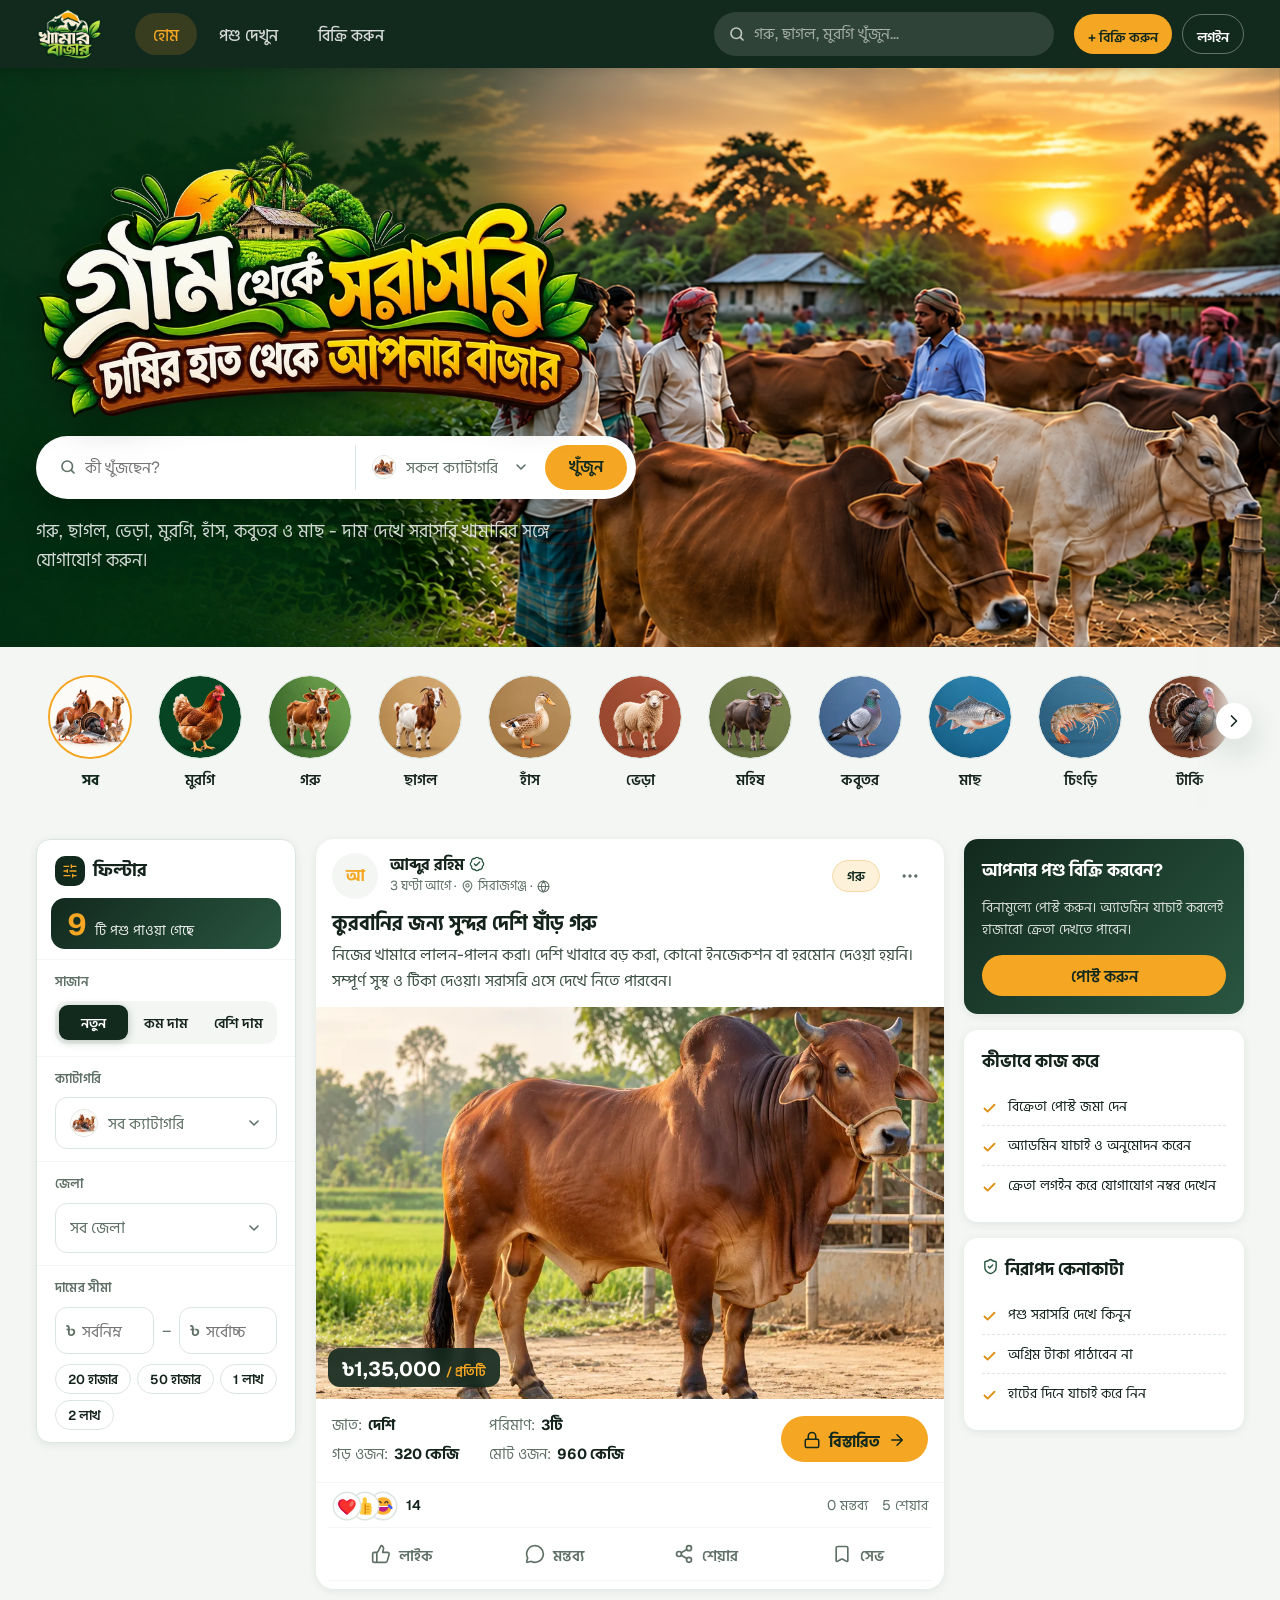
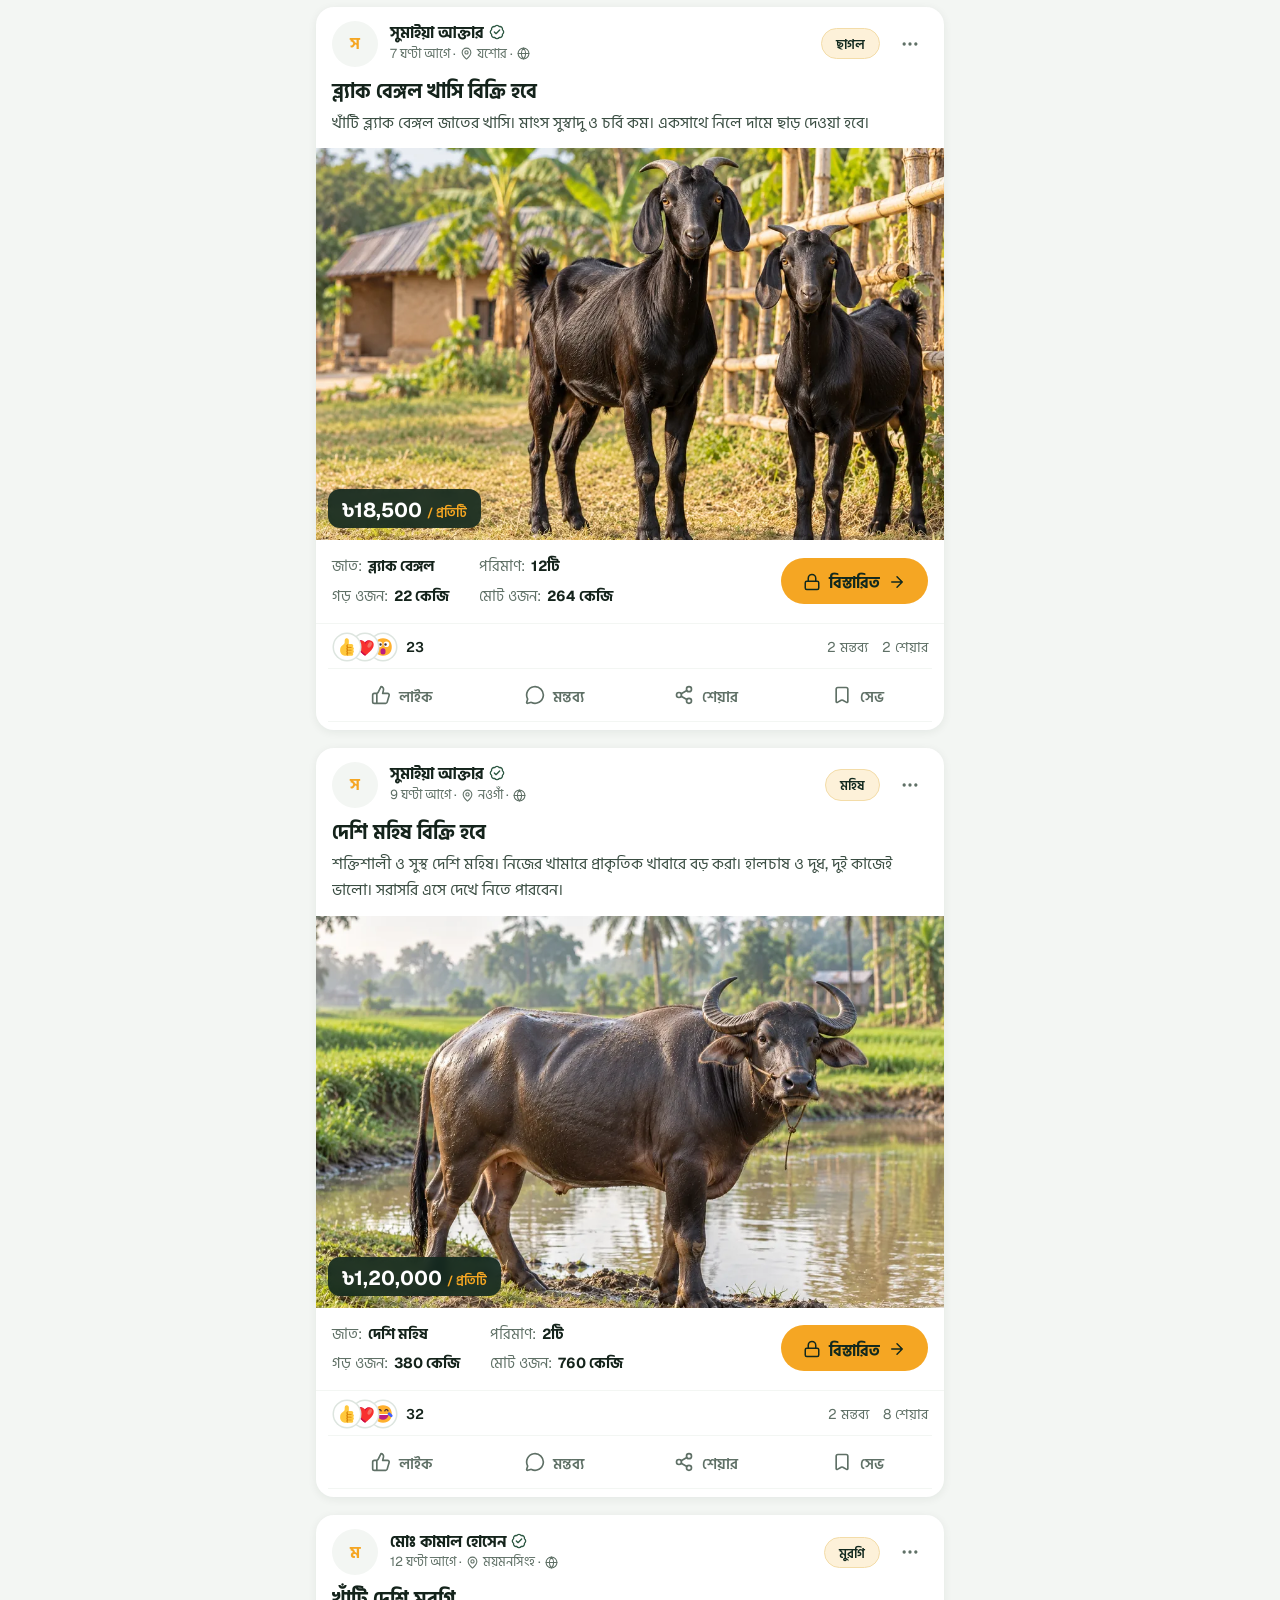
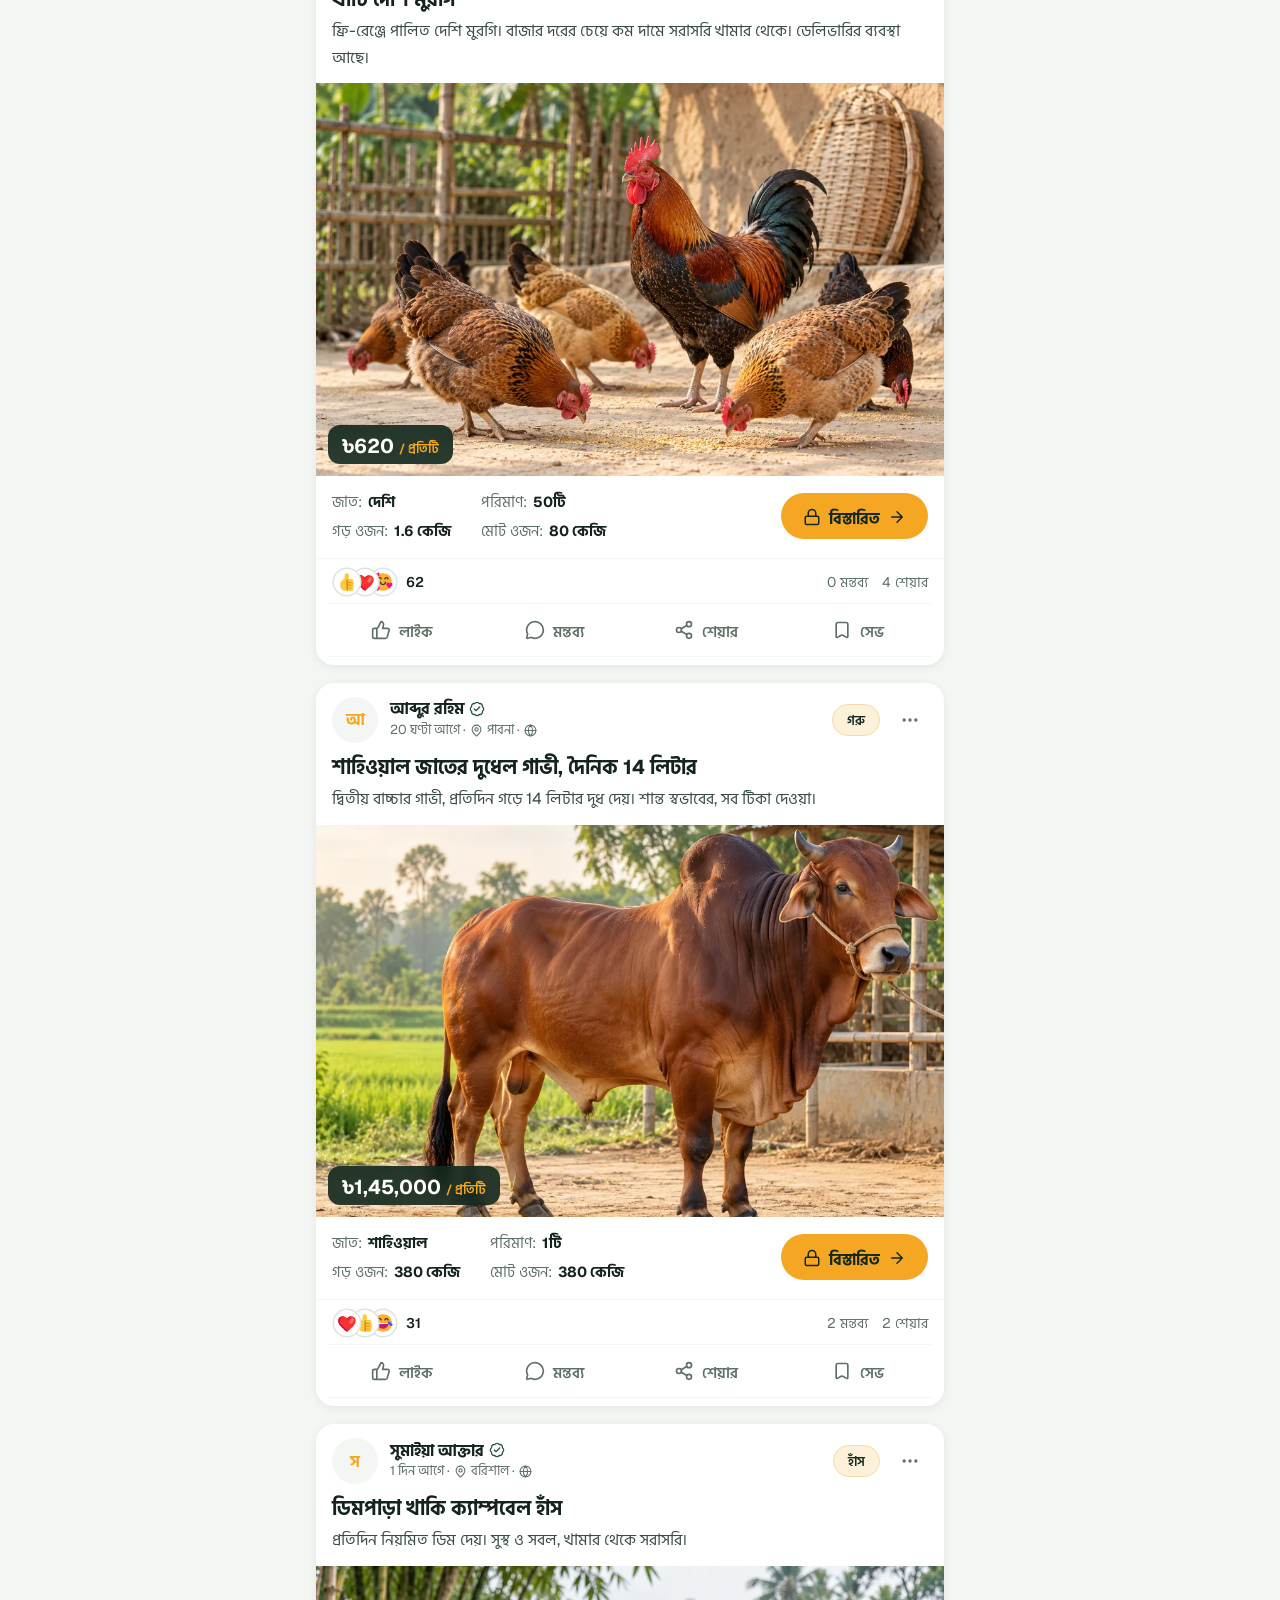
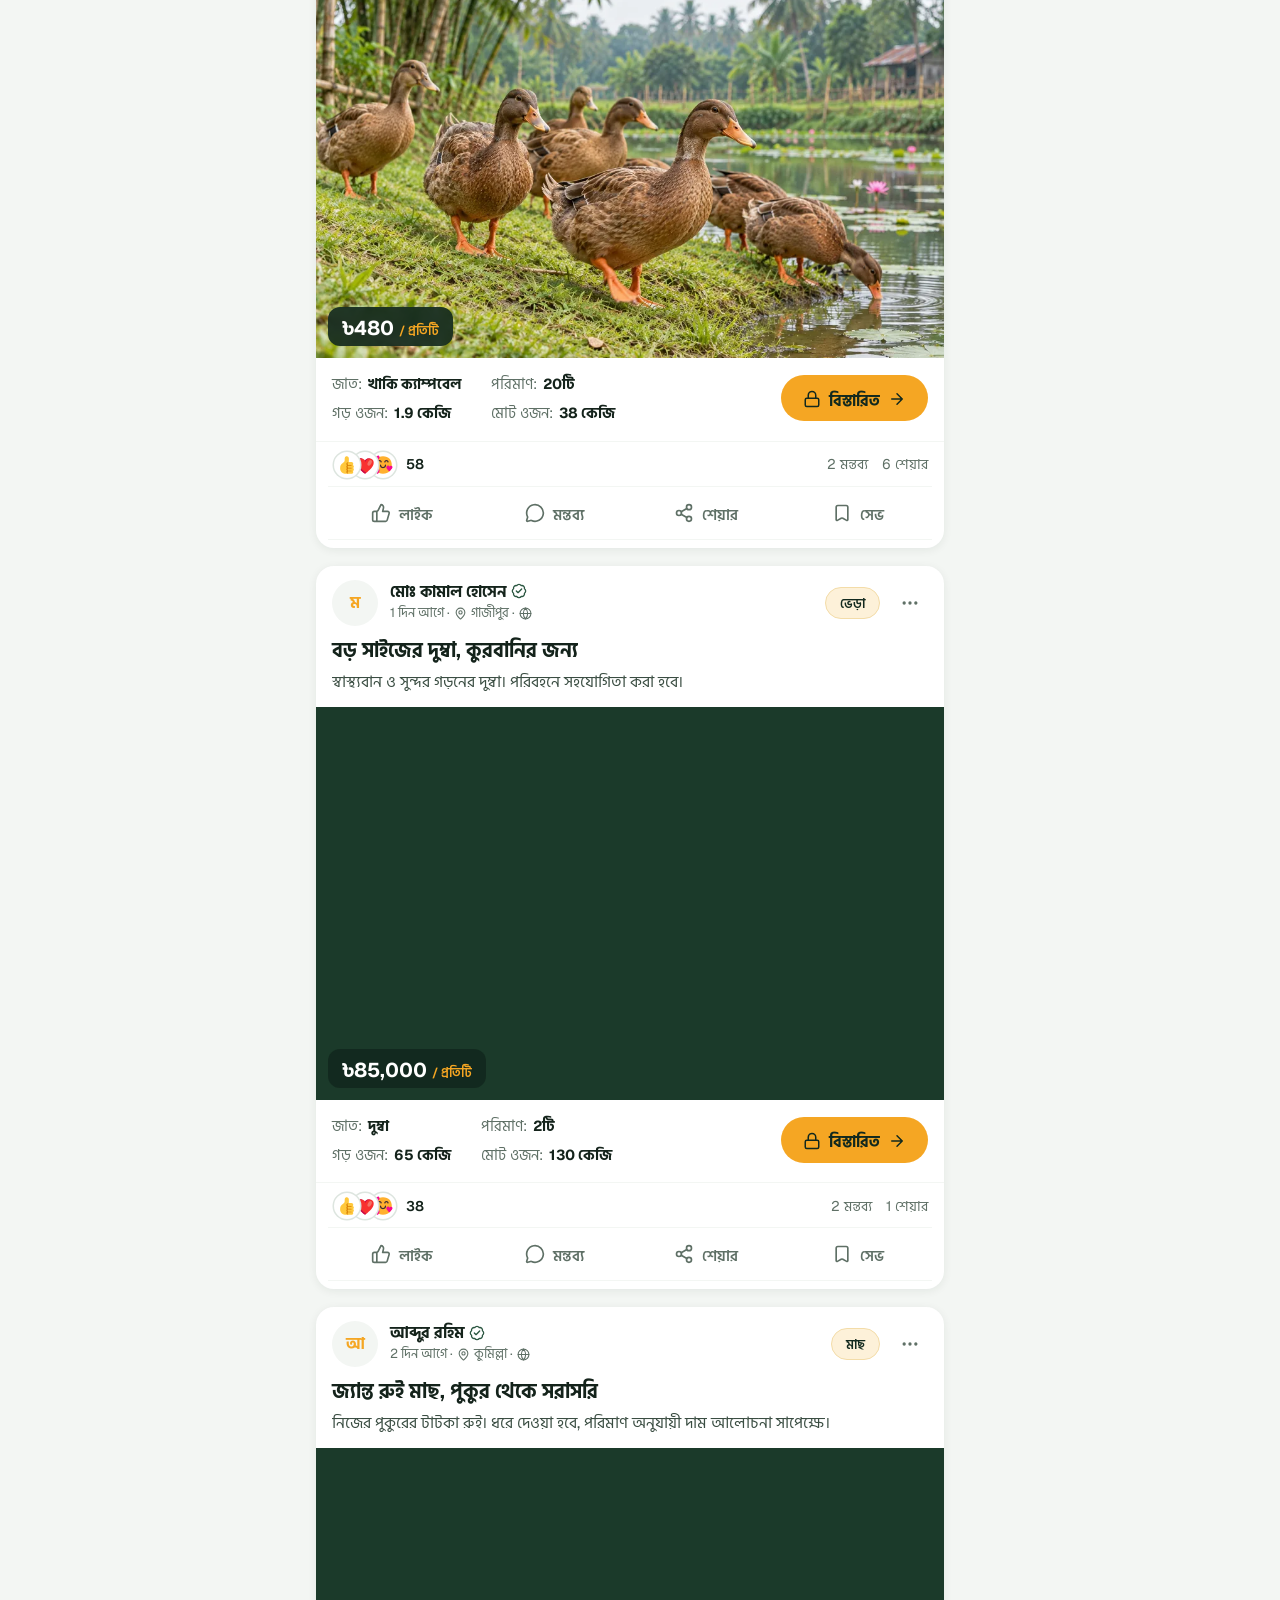
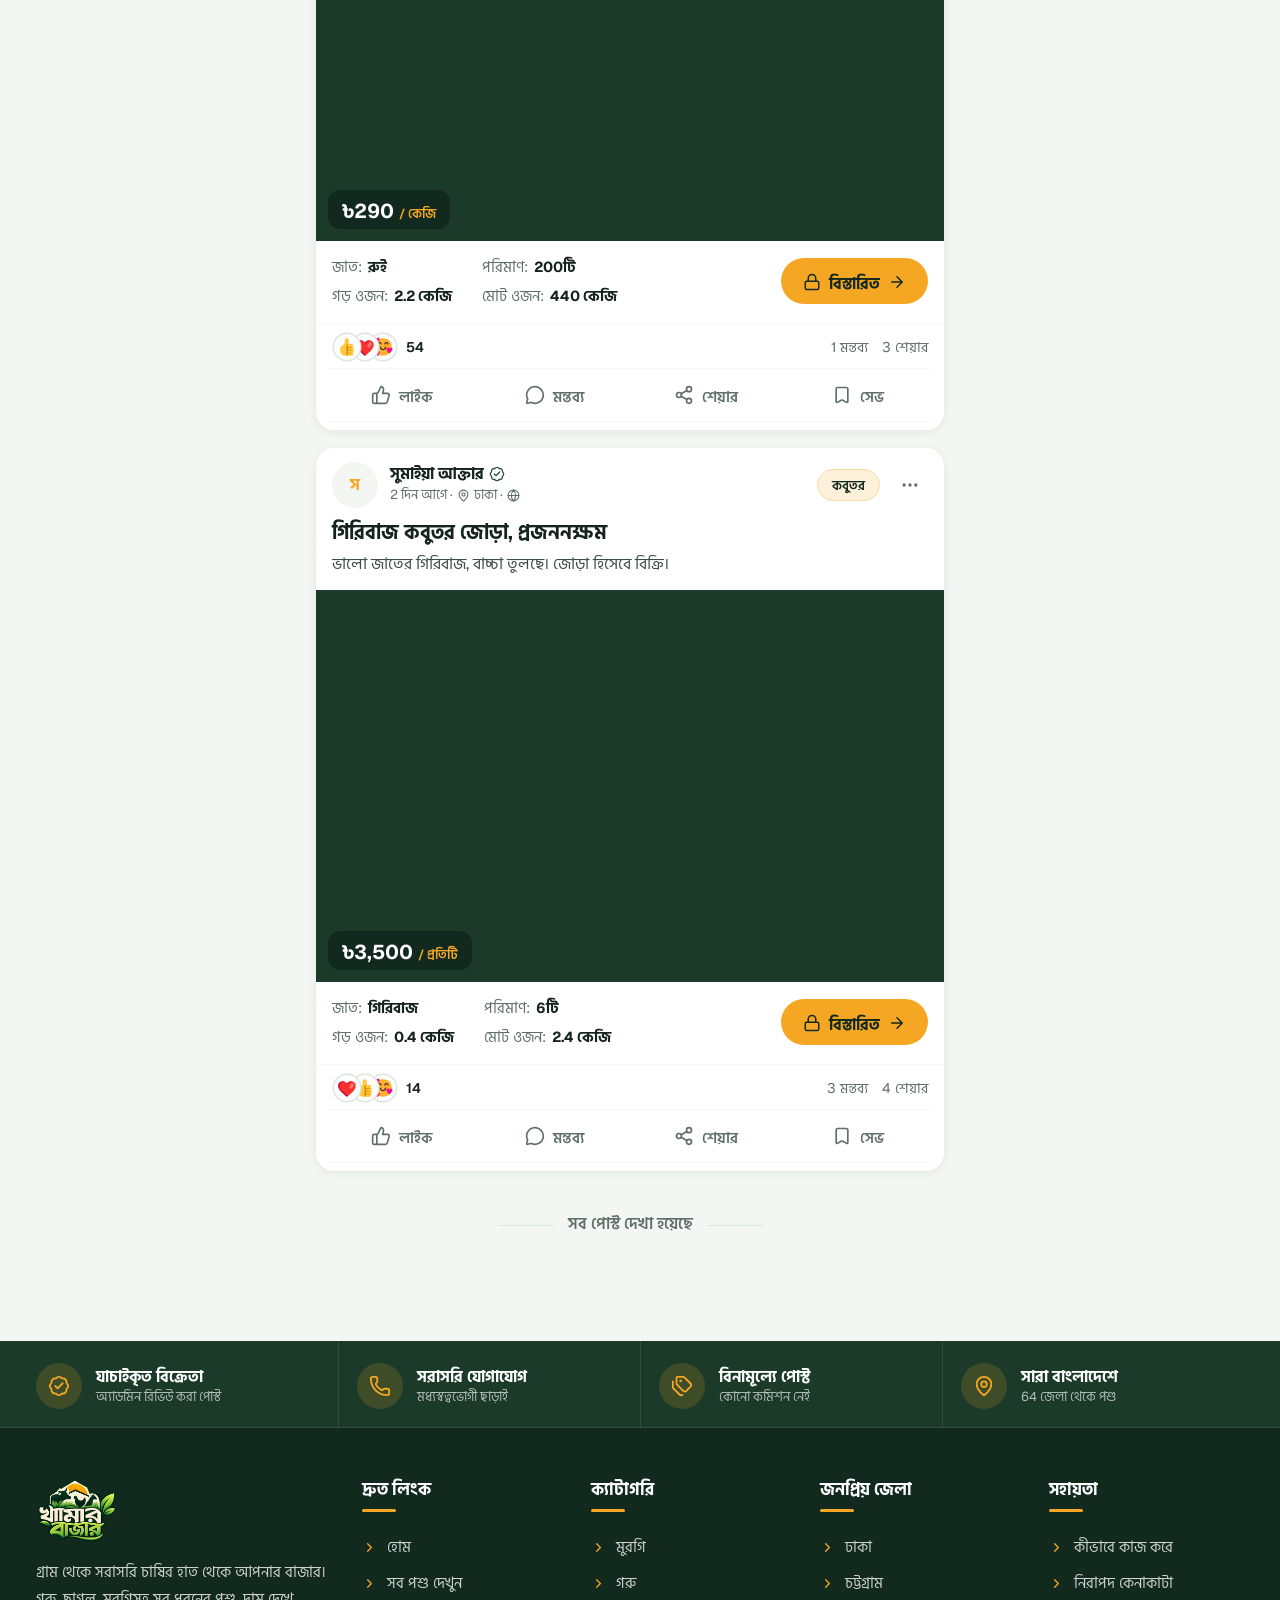
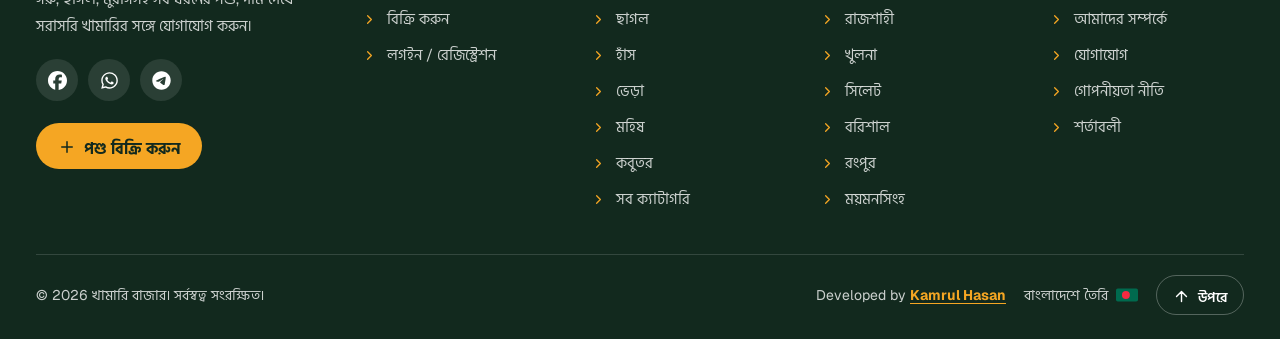
==== index.html @ 0f97f1aa "Khamari Bazar: frontend (HTML, CSS, JS) Livestock marketplace frontend in Bangla: landing feed with " ====
<!doctype html>
<html lang="bn">
<head>
<meta charset="utf-8">
<meta name="viewport" content="width=device-width,initial-scale=1">
<title>খামারি বাজার | গ্রাম থেকে সরাসরি চাষির হাত থেকে আপনার বাজার</title>
<meta name="description" content="গরু, ছাগল, ভেড়া, মুরগি, হাঁস, কবুতর ও মাছ - দাম দেখে সরাসরি খামারির সঙ্গে যোগাযোগ করুন।">
<meta name="theme-color" content="#12291e">
<link rel="icon" href="logo.png">
<link rel="preconnect" href="https://fonts.googleapis.com"><link rel="preconnect" href="https://fonts.gstatic.com" crossorigin>
<link href="https://fonts.googleapis.com/css2?family=Hind+Siliguri:wght@400;500;600;700&display=swap" rel="stylesheet">
<link href="https://fonts.googleapis.com/css2?family=Geist:wght@400;500;600;700&text=0123456789.,%25%2B:&display=swap" rel="stylesheet">
<link rel="stylesheet" href="https://cdn.jsdelivr.net/npm/swiper@11/swiper-bundle.min.css">
<link rel="stylesheet" href="css/style.css">
</head>
<body>
<div id="nav"></div>
<script src="js/icons.js"></script>
<script src="js/app.js"></script>
<script>KB.mountNav('home')</script>

<section class="hero">
  <div class="hero-bg" aria-hidden="true"><div></div></div>
  <div class="wrap hero-in">
    <div>
      <h1 class="hero-title"><img src="img/hero-title.webp" width="900" height="446" alt="গ্রাম থেকে সরাসরি, চাষির হাত থেকে আপনার বাজার" fetchpriority="high" decoding="async"></h1>
      <p class="lead">গরু, ছাগল, ভেড়া, মুরগি, হাঁস, কবুতর ও মাছ - দাম দেখে সরাসরি খামারির সঙ্গে যোগাযোগ করুন।</p>
      <form class="hero-search" id="heroSearch">
        <label class="f">
          <script>document.write(KB.I.search)</script>
          <input type="search" id="hq" placeholder="কী খুঁজছেন?" aria-label="কী খুঁজছেন">
        </label>
        <div class="f sel">
          <select id="hc" aria-label="ক্যাটাগরি"><option value="">সকল ক্যাটাগরি</option></select>
        </div>
        <button class="btn btn-amber" type="submit">খুঁজুন</button>
      </form>
    </div>
  </div>
</section>

<div class="wrap">
  <div class="cats-sw"><button class="cat-nav cat-prev" aria-label="আগের"><i data-ic="lucide:chevron-left"></i></button><button class="cat-nav cat-next" aria-label="পরের"><i data-ic="lucide:chevron-right"></i></button>
    <div class="swiper" id="cats"><div class="swiper-wrapper" id="catsWrap"></div></div></div>
  <div class="layout" id="feed">
    <aside class="side left" id="fPanel">
      <div class="card fp">
        <div class="fp-head">
          <h3><span class="fp-ic"><i data-ic="lucide:sliders-horizontal"></i></span>ফিল্টার <em id="fCount" class="hide">0</em></h3>
          <button class="fp-clear hide" id="reset">সব মুছুন</button>
          <button class="fp-x" id="fClose" aria-label="বন্ধ করুন"><i data-ic="lucide:x"></i></button>
        </div>
        <div class="fp-res"><b id="rCount">0</b><span>টি পশু পাওয়া গেছে</span></div>
        <div class="fp-active" id="fActive"></div>

        <div class="fp-sec"><h4>সাজান</h4>
          <div class="segw" id="sortSeg"><button data-s="new" class="on">নতুন</button><button data-s="low">কম দাম</button><button data-s="high">বেশি দাম</button></div></div>

        <div class="fp-sec"><h4>ক্যাটাগরি</h4><select id="fc" aria-label="ক্যাটাগরি"><option value="">সব ক্যাটাগরি</option></select></div>
        <div class="fp-sec hide" id="fbw"><h4>জাত / প্রকার</h4><select id="fb" aria-label="জাত"><option value="">সব জাত</option></select></div>
        <div class="fp-sec"><h4>জেলা</h4><select id="fd" aria-label="জেলা"><option value="">সব জেলা</option></select></div>

        <div class="fp-sec"><h4>দামের সীমা</h4>
          <div class="fp-price"><label><i>৳</i><input id="pmin" type="number" inputmode="numeric" min="0" placeholder="সর্বনিম্ন"></label><span>–</span><label><i>৳</i><input id="pmax" type="number" inputmode="numeric" min="0" placeholder="সর্বোচ্চ"></label></div>
          <div class="qchips" id="qp"><button data-max="20000">20 হাজার</button><button data-max="50000">50 হাজার</button><button data-max="100000">1 লাখ</button><button data-max="200000">2 লাখ</button></div></div>

        <div class="fp-foot"><button class="btn btn-amber btn-block fp-apply" id="fApply">ফলাফল দেখুন</button></div>
      </div>
    </aside>
    <div class="fbg" id="fBg"></div>

    <main>
      <button class="mf-btn" id="fOpen"><span><i data-ic="lucide:sliders-horizontal" class="h-ic"></i> ফিল্টার <em id="fCount2" class="hide">0</em></span><b><i id="rCount2">0</i> টি পশু</b></button>
      <div id="list"></div>
      <div class="sentinel hide" id="more"><div class="spin" aria-hidden="true"></div><span>আরও পোস্ট লোড হচ্ছে...</span></div>
      <div class="feed-end hide" id="feedEnd">সব পোস্ট দেখা হয়েছে</div>
    </main>

    <aside class="side right">
      <div class="card cta-card"><h3>আপনার পশু বিক্রি করবেন?</h3><p>বিনামূল্যে পোস্ট করুন। অ্যাডমিন যাচাই করলেই হাজারো ক্রেতা দেখতে পাবেন।</p><a class="btn btn-amber btn-block" href="sell.html">পোস্ট করুন</a></div>
      <div class="card"><h3>কীভাবে কাজ করে</h3>
        <ul class="tips"><li>বিক্রেতা পোস্ট জমা দেন</li><li>অ্যাডমিন যাচাই ও অনুমোদন করেন</li><li>ক্রেতা লগইন করে যোগাযোগ নম্বর দেখেন</li></ul></div>
      <div class="card fp-safe"><h3><i data-ic="lucide:shield-check" class="h-ic"></i> নিরাপদ কেনাকাটা</h3>
        <ul class="tips"><li>পশু সরাসরি দেখে কিনুন</li><li>অগ্রিম টাকা পাঠাবেন না</li><li>হাটের দিনে যাচাই করে নিন</li></ul></div>
    </aside>
  </div>
</div>
<div class="modal sheet" id="allSheet"><div class="box">
  <div class="sheet-h"><h3>সব ক্যাটাগরি</h3><button id="allX" aria-label="বন্ধ করুন"><i data-ic="lucide:x"></i></button></div>
  <div class="all-grid" id="allGrid"></div></div></div>
<div id="footer"></div>
<script src="https://cdn.jsdelivr.net/npm/swiper@11/swiper-bundle.min.js"></script>
<script src="js/social.js"></script>
<script src="js/home.js"></script>
<script>KB.mountFooter()</script>
</body>
</html>
---- css/style.css ----
/* খামারি বাজার - ব্র্যান্ড: গাঢ় সবুজ, সাদা, অ্যাম্বার */
:root{
  --green:#12291e;
  --green-2:#1b3a2a;
  --green-3:#2a5640;
  --amber:#f5a623;
  --amber-d:#dd9112;
  --white:#fff;
  --bg:#f3f6f3;
  --line:#dde5df;
  --text:#14231b;
  --muted:#5f7066;
  --r:14px;
  --shadow:0 2px 10px rgba(18,41,30,.07);
  --shadow-lg:0 12px 32px rgba(18,41,30,.16);
}
*{box-sizing:border-box;margin:0;padding:0}
html{scroll-behavior:smooth;-webkit-text-size-adjust:100%}
body{font-family:'Geist','Hind Siliguri','Noto Sans Bengali',system-ui,sans-serif;background:var(--bg);color:var(--text);line-height:1.6;font-size:16px;padding-bottom:0}
img{max-width:100%;display:block}
a{color:inherit;text-decoration:none}
button,input,select,textarea{font:inherit;color:inherit}
button{cursor:pointer;border:0;background:none}
.wrap{max-width:1240px;margin:0 auto;padding:0 16px}
.hide{display:none!important}

/* ===== Buttons ===== */
.btn{display:inline-flex;align-items:center;justify-content:center;gap:8px;padding:10px 20px;border-radius:999px;font-weight:600;transition:.18s;white-space:nowrap}
.btn-amber{background:var(--amber);color:var(--green)}
.btn-amber:hover{background:var(--amber-d);transform:translateY(-1px)}
.btn-green{background:var(--green);color:#fff}
.btn-green:hover{background:var(--green-3)}
.btn-ghost{border:1.5px solid rgba(255,255,255,.35);color:#fff}
.btn-ghost:hover{background:rgba(255,255,255,.12)}
.btn-line{border:1.5px solid var(--line);background:#fff}
.btn-line:hover{border-color:var(--green-3)}
.btn-danger{background:#fff;border:1.5px solid var(--green);color:var(--green)}
.btn-sm{padding:6px 14px;font-size:14px}
.btn-block{width:100%}

/* ===== Navbar ===== */
.nav{position:sticky;top:0;z-index:50;background:var(--green);color:#fff;box-shadow:0 2px 14px rgba(0,0,0,.2)}
.nav-in{display:flex;align-items:center;gap:20px;height:68px}
.brand{display:flex;align-items:center;gap:10px;flex-shrink:0}
.brand img{width:46px;height:46px;border-radius:50%}
.brand b{font-size:21px;line-height:1.1;font-weight:700}
.brand small{display:block;font-size:11px;letter-spacing:2px;color:var(--amber);font-weight:600}
.nav-links{display:flex;gap:4px;margin-left:12px}
.nav-links a{padding:8px 16px;border-radius:999px;font-weight:500;color:rgba(255,255,255,.82);transition:.15s}
.nav-links a:hover{background:rgba(255,255,255,.1);color:#fff}
.nav-links a.on{background:rgba(245,166,35,.16);color:var(--amber)}
.nav-search{flex:1;max-width:340px;position:relative;margin-left:auto}
.nav-search input{width:100%;padding:9px 16px 9px 40px;border-radius:999px;border:0;background:rgba(255,255,255,.12);color:#fff;outline:0}
.nav-search input::placeholder{color:rgba(255,255,255,.55)}
.nav-search input:focus{background:#fff;color:var(--text)}
.nav-search svg{position:absolute;left:14px;top:50%;transform:translateY(-50%);opacity:.7}
.nav-actions{display:flex;align-items:center;gap:10px}
.user-btn{display:flex;align-items:center;gap:8px;padding:4px 12px 4px 4px;border-radius:999px;background:rgba(255,255,255,.1)}
.avatar{width:34px;height:34px;border-radius:50%;background:var(--amber);color:var(--green);display:grid;place-items:center;font-weight:700}
.menu{position:relative}
.menu-pop{position:absolute;right:0;top:calc(100% + 8px);min-width:200px;background:#fff;color:var(--text);border-radius:var(--r);box-shadow:var(--shadow-lg);padding:6px;display:none}
.menu.open .menu-pop{display:block}
.menu-pop a,.menu-pop button{display:block;width:100%;text-align:left;padding:10px 14px;border-radius:10px}
.menu-pop a:hover,.menu-pop button:hover{background:var(--bg)}
.burger{display:none;width:42px;height:42px;border-radius:50%;color:#fff;place-items:center}

/* mobile bottom tab */
.tabbar{display:none;position:fixed;bottom:0;left:0;right:0;z-index:50;background:#fff;border-top:1px solid var(--line);padding:6px 4px calc(6px + env(safe-area-inset-bottom));justify-content:space-around}
.tabbar a{display:flex;flex-direction:column;align-items:center;gap:1px;font-size:12px;color:var(--muted);flex:1;padding:2px}
.tabbar a.on{color:var(--green);font-weight:700}
.tabbar a.on svg{color:var(--amber-d)}
.tabbar a.plus{flex:0 0 52px;width:52px;height:52px;padding:0;border-radius:50%;background:var(--amber);color:var(--green);display:grid;place-items:center;margin-top:-22px;box-shadow:0 6px 16px rgba(245,166,35,.5)}

/* ===== Hero ===== */
.hero{position:relative;background:radial-gradient(1200px 500px at 85% 0%,var(--green-3) 0%,transparent 60%),linear-gradient(135deg,var(--green) 0%,var(--green-2) 100%);color:#fff;overflow:hidden;isolation:isolate}
.hero-leaf{position:absolute;right:-60px;bottom:-80px;width:520px;opacity:.07;z-index:-1}
.hero-in{display:grid;grid-template-columns:1.15fr .85fr;gap:30px;align-items:center;padding:64px 16px 56px}
.hero h1{font-size:clamp(30px,4.6vw,54px);line-height:1.25;font-weight:700}
.hero h1 span{color:var(--amber)}
.hero p.lead{margin:14px 0 26px;font-size:clamp(15px,1.6vw,18px);color:rgba(255,255,255,.82);max-width:540px}
.hero-search{display:flex;background:#fff;border-radius:999px;padding:6px;max-width:600px;box-shadow:0 10px 30px rgba(0,0,0,.28);border:3px solid rgba(255,255,255,.2)}
.hero-search .f{flex:1;display:flex;align-items:center;gap:8px;padding:0 14px;color:var(--text);min-width:0}
.hero-search input,.hero-search select{border:0;outline:0;background:transparent;width:100%;color:var(--text);min-width:0}
.hero-search select{max-width:150px;border-left:1px solid var(--line);padding-left:12px;cursor:pointer}
.hero-search .f svg{color:var(--muted);flex-shrink:0}
.hero-search .btn{padding:10px 24px}
.chips{display:flex;flex-wrap:wrap;gap:8px;margin-top:18px}
.chip{padding:6px 14px;border-radius:999px;background:rgba(255,255,255,.1);border:1px solid rgba(255,255,255,.18);font-size:14px;transition:.15s}
.chip:hover{background:var(--amber);color:var(--green);border-color:var(--amber)}
.hero-cta{display:flex;gap:12px;margin-top:24px;flex-wrap:wrap}
.hero-stats{display:grid;grid-template-columns:1fr 1fr;gap:14px}
.stat{background:rgba(255,255,255,.08);border:1px solid rgba(255,255,255,.16);backdrop-filter:blur(6px);border-radius:var(--r);padding:18px}
.stat b{display:block;font-size:30px;color:var(--amber);line-height:1.2}
.stat span{font-size:14px;color:rgba(255,255,255,.8)}
.stat.wide{grid-column:span 2;display:flex;align-items:center;gap:14px}
.stat.wide i{font-style:normal;font-size:34px}
.stat.wide span{font-size:15px;color:#fff}

/* ===== Category strip ===== */
.cats{display:flex;gap:10px;overflow-x:auto;padding:18px 16px;scrollbar-width:none}
.cats::-webkit-scrollbar{display:none}
.cat.all{background:var(--amber);color:var(--green);font-weight:700}
.cat.all i{font-style:normal}
.sheet{align-items:center}
.sheet .box{max-width:520px;max-height:86vh;overflow-y:auto}
.sheet-h{display:flex;justify-content:space-between;align-items:center;margin-bottom:14px}
.sheet-h button{width:34px;height:34px;border-radius:50%;background:var(--bg)}
.all-grid{display:grid;grid-template-columns:repeat(4,1fr);gap:10px}
.all-grid .cat{width:auto;box-shadow:none;background:var(--bg)}
.all-grid .cat.on{background:var(--green)}
@media(max-width:860px){.sheet{align-items:flex-end;padding:0}.sheet .box{border-radius:24px 24px 0 0;max-width:none;animation:rise .28s}.all-grid{grid-template-columns:repeat(3,1fr)}}
@keyframes rise{from{transform:translateY(100%)}}
.cat{flex:0 0 auto;display:flex;flex-direction:column;align-items:center;justify-content:center;gap:4px;width:92px;height:92px;padding:8px 4px;white-space:nowrap;border-radius:var(--r);background:#fff;border:1.5px solid transparent;box-shadow:var(--shadow);transition:.15s;font-size:14px;font-weight:500}
.cat i{font-style:normal;font-size:28px;line-height:1}
.cat:hover{transform:translateY(-2px)}
.cat.on{background:var(--green);color:#fff;border-color:var(--amber)}

/* ===== Layout ===== */
.layout{display:grid;grid-template-columns:260px minmax(0,1fr) 280px;gap:20px;align-items:start;padding-bottom:30px}
.side{position:sticky;top:84px;display:flex;flex-direction:column;gap:16px}
.card{background:#fff;border-radius:var(--r);box-shadow:var(--shadow);padding:18px}
.card h3{font-size:17px;margin-bottom:12px}
.field{display:flex;flex-direction:column;gap:5px;margin-bottom:14px}
.field label{font-size:14px;font-weight:600}
.field label em{color:var(--amber-d);font-style:normal}
.input,.field input,.field select,.field textarea{width:100%;padding:11px 14px;border:1.5px solid var(--line);border-radius:12px;background:#fff;outline:0;transition:.15s}
.field textarea{min-height:120px;resize:vertical}
.input:focus,.field input:focus,.field select:focus,.field textarea:focus{border-color:var(--green-3);box-shadow:0 0 0 3px rgba(42,86,64,.15)}
.hint{font-size:13px;color:var(--muted)}
.err{font-size:13px;color:#b3261e;display:none}
.field.bad .err{display:block}.field.bad input,.field.bad select,.field.bad textarea{border-color:#b3261e}

.cta-card{background:linear-gradient(135deg,var(--green),var(--green-3));color:#fff}
.cta-card p{font-size:14px;color:rgba(255,255,255,.82);margin-bottom:14px}
.tips li{list-style:none;padding:8px 0 8px 26px;position:relative;font-size:14px;border-bottom:1px dashed var(--line)}
.tips li:last-child{border:0}
.tips li::before{content:"";position:absolute;left:0;top:14px;width:15px;height:15px;background:var(--amber-d);-webkit-mask:var(--chk) center/contain no-repeat;mask:var(--chk) center/contain no-repeat}

/* ===== Feed post card (social style) ===== */
.feed-head{display:flex;justify-content:space-between;align-items:center;margin-bottom:14px;gap:10px;flex-wrap:wrap}
.feed-head h2{font-size:22px}
.sort{padding:8px 14px;border-radius:999px;border:1.5px solid var(--line);background:#fff}
.post{background:#fff;border-radius:var(--r);box-shadow:var(--shadow);margin-bottom:18px;overflow:hidden;animation:up .35s both}
@keyframes up{from{opacity:0;transform:translateY(10px)}to{opacity:1;transform:none}}
.post-top{display:flex;align-items:center;gap:12px;padding:14px 16px}
.post-top .avatar{width:42px;height:42px;background:var(--green);color:var(--amber)}
.post-top b{display:block;line-height:1.3}
.post-top small{color:var(--muted)}
.badge{margin-left:auto;font-size:12px;padding:3px 10px;border-radius:999px;background:var(--bg);font-weight:600}
.badge.ok{background:var(--green);color:var(--amber)}
.badge.wait{background:var(--amber);color:var(--green)}
.badge.no{background:#fff;border:1.5px solid var(--green);color:var(--green)}
.post-title{padding:0 16px 10px;font-size:19px;font-weight:700;line-height:1.4}
.post-title a:hover{color:var(--green-3)}
.gal{display:grid;gap:3px;background:#000}
.gal img{width:100%;height:100%;object-fit:cover;background:var(--green-2)}
.gal.n1{grid-template-columns:1fr;aspect-ratio:16/10}
.gal.n2{grid-template-columns:1fr 1fr;aspect-ratio:16/9}
.gal.n3{grid-template-columns:2fr 1fr;grid-template-rows:1fr 1fr;aspect-ratio:16/9}
.gal.n3 img:first-child{grid-row:span 2}
.gal>*{min-height:0;min-width:0}
.gal .more img{width:100%;height:100%;object-fit:cover}
.gal .more{position:relative}
.gal .more::after{content:attr(data-more);position:absolute;inset:0;background:rgba(18,41,30,.65);color:#fff;display:grid;place-items:center;font-size:26px;font-weight:700}
.tags{display:flex;flex-wrap:wrap;gap:8px;padding:12px 16px 0}
.tag{font-size:13px;padding:4px 12px;border-radius:999px;background:var(--bg);color:var(--green-2);font-weight:500}
.tag.hl{background:var(--green);color:#fff}
.post-foot{display:flex;align-items:center;justify-content:space-between;gap:12px;padding:14px 16px 16px;flex-wrap:wrap}
.price{font-size:24px;font-weight:700;color:var(--green)}
.price small{font-size:13px;color:var(--muted);font-weight:500}
.lock{display:inline-flex;align-items:center;gap:6px;font-size:13px;color:var(--muted)}
.empty{text-align:center;padding:50px 20px;color:var(--muted)}
.empty i{font-style:normal;font-size:48px;display:block}
.skeleton{height:320px;border-radius:var(--r);background:linear-gradient(90deg,#e9eee9 25%,#f6f9f6 50%,#e9eee9 75%);background-size:200% 100%;animation:sk 1.2s infinite;margin-bottom:18px}
@keyframes sk{to{background-position:-200% 0}}

/* mobile filter */
.mf{display:none}

/* ===== Detail page ===== */
.crumb{padding:16px 0 6px;font-size:14px;color:var(--muted)}
.crumb a:hover{color:var(--green)}
.detail{display:grid;grid-template-columns:minmax(0,1.5fr) minmax(0,1fr);gap:20px;align-items:start;padding-bottom:30px}
.viewer{background:#fff;border-radius:var(--r);overflow:hidden;box-shadow:var(--shadow)}
.viewer .main{aspect-ratio:4/3;background:var(--green-2)}
.viewer .main img{width:100%;height:100%;object-fit:cover}
.thumbs{display:flex;gap:8px;padding:10px;overflow-x:auto}
.thumbs img{width:72px;height:56px;object-fit:cover;border-radius:8px;border:2px solid transparent;cursor:pointer;opacity:.7;flex:0 0 auto}
.thumbs img.on{border-color:var(--amber);opacity:1}
.d-title{font-size:26px;line-height:1.35;margin-bottom:6px}
.d-price{font-size:32px;font-weight:700;color:var(--green);margin:6px 0 12px}
.d-price small{font-size:14px;color:var(--muted);font-weight:500}
.spec{display:grid;grid-template-columns:1fr 1fr;gap:10px;margin:14px 0}
.spec div{background:var(--bg);border-radius:12px;padding:10px 14px}
.spec small{display:block;color:var(--muted);font-size:13px}
.spec b{font-size:17px}
.locked{position:relative;overflow:hidden;border-radius:var(--r);border:1.5px dashed var(--amber-d)}
.locked .blur{filter:blur(7px);user-select:none;pointer-events:none;padding:16px}
.locked .gate{position:absolute;inset:0;background:rgba(255,255,255,.72);display:flex;flex-direction:column;align-items:center;justify-content:center;gap:8px;text-align:center;padding:16px}
.locked .gate b{font-size:17px}
.contact{background:var(--green);color:#fff;border-radius:var(--r);padding:18px}
.contact h3{color:var(--amber);margin-bottom:10px}
.contact .row{display:flex;justify-content:space-between;gap:10px;padding:8px 0;border-bottom:1px solid rgba(255,255,255,.14)}
.contact .row:last-of-type{border:0}
.contact .row span{color:rgba(255,255,255,.7)}
.contact .acts{display:flex;gap:10px;margin-top:14px}
.contact .acts .btn{flex:1}
.desc{white-space:pre-line;color:#2b3d32}
.stack{display:flex;flex-direction:column;gap:16px}

/* ===== Forms / auth / sell ===== */
.page-h{padding:26px 0 8px}
.page-h h1{font-size:28px}
.page-h p{color:var(--muted)}
.form-wrap{max-width:820px;margin:0 auto;padding-bottom:30px}
.sec{margin-bottom:16px}
.sec h3{display:flex;align-items:center;gap:10px;font-size:18px;margin-bottom:14px}
.sec h3 span{width:28px;height:28px;border-radius:50%;background:var(--amber);color:var(--green);display:grid;place-items:center;font-size:14px}
.g2{display:grid;grid-template-columns:1fr 1fr;gap:0 14px}
.g3{display:grid;grid-template-columns:repeat(3,1fr);gap:0 14px}
.pick{display:grid;grid-template-columns:repeat(4,1fr);gap:10px;margin-bottom:6px}
.pick button{padding:12px 4px;border-radius:12px;border:1.5px solid var(--line);background:#fff;display:flex;flex-direction:column;align-items:center;gap:2px;font-weight:600;font-size:14px}
.pick button i{font-style:normal;font-size:26px}
.pick button.on{background:var(--green);color:#fff;border-color:var(--amber)}
.seg{display:flex;background:var(--bg);border-radius:999px;padding:4px;width:fit-content}
.seg button{padding:7px 18px;border-radius:999px;font-weight:600;font-size:14px}
.seg button.on{background:var(--green);color:#fff}
.upl{border:2px dashed var(--line);border-radius:var(--r);padding:26px;text-align:center;cursor:pointer;transition:.15s;background:var(--bg)}
.upl:hover{border-color:var(--green-3)}
.upl i{font-style:normal;font-size:34px;display:block}
.prev{display:grid;grid-template-columns:repeat(auto-fill,minmax(110px,1fr));gap:10px;margin-top:12px}
.prev div{position:relative;aspect-ratio:1;border-radius:12px;overflow:hidden}
.prev img{width:100%;height:100%;object-fit:cover}
.prev button{position:absolute;top:4px;right:4px;width:26px;height:26px;border-radius:50%;background:var(--green);color:#fff;font-size:15px;line-height:1}
.calc{background:var(--bg);border-radius:12px;padding:12px 16px;font-weight:600;display:flex;justify-content:space-between}
.calc b{color:var(--green)}
.auth{max-width:440px;margin:30px auto}
.auth .logo{width:80px;height:80px;border-radius:50%;margin:0 auto 10px}
.tabs{display:flex;background:var(--bg);border-radius:999px;padding:4px;margin:14px 0 20px}
.tabs button{flex:1;padding:9px;border-radius:999px;font-weight:600}
.tabs button.on{background:var(--green);color:#fff}
.demo{font-size:13px;background:var(--bg);padding:10px 14px;border-radius:12px;margin-top:14px;color:var(--muted)}
.success{text-align:center;padding:40px 20px}
.success i{font-style:normal;font-size:56px}
.success h2{margin:10px 0 6px}

/* ===== Admin ===== */
.kpis{display:grid;grid-template-columns:repeat(4,1fr);gap:14px;margin:14px 0 20px}
.kpi{background:#fff;border-radius:var(--r);box-shadow:var(--shadow);padding:16px}
.kpi b{font-size:28px;color:var(--green);display:block;line-height:1.2}
.kpi.amber{background:var(--amber)}
.kpi.amber b{color:var(--green)}
.atabs{display:flex;gap:8px;margin-bottom:16px;overflow-x:auto}
.atabs button{padding:8px 18px;border-radius:999px;background:#fff;border:1.5px solid var(--line);font-weight:600;white-space:nowrap}
.atabs button.on{background:var(--green);color:#fff;border-color:var(--green)}
.arow{display:grid;grid-template-columns:150px minmax(0,1fr) auto;gap:16px;align-items:center;background:#fff;border-radius:var(--r);box-shadow:var(--shadow);padding:12px;margin-bottom:12px}
.arow img{width:150px;height:110px;object-fit:cover;border-radius:10px}
.arow h4{font-size:17px}
.arow p{font-size:14px;color:var(--muted)}
.arow .acts{display:flex;flex-direction:column;gap:8px}

/* ===== Footer ===== */
.foot{background:var(--green);color:rgba(255,255,255,.75);margin-top:20px;padding:34px 0 16px}
.foot-in{display:grid;grid-template-columns:1.4fr 1fr 1fr;gap:26px}
.foot h4{color:var(--amber);margin-bottom:8px}
.foot a{display:block;padding:2px 0}
.foot a:hover{color:#fff}
.foot .copy{border-top:1px solid rgba(255,255,255,.14);margin-top:22px;padding-top:14px;font-size:13px;text-align:center}

/* ===== Toast & modal ===== */
.toast{position:fixed;left:50%;bottom:90px;transform:translate(-50%,20px);background:var(--green);color:#fff;padding:12px 22px;border-radius:999px;box-shadow:var(--shadow-lg);opacity:0;transition:.25s;z-index:99;border:1.5px solid var(--amber);pointer-events:none}
.toast.show{opacity:1;transform:translate(-50%,0)}
.modal{position:fixed;inset:0;background:rgba(18,41,30,.6);z-index:80;display:none;align-items:center;justify-content:center;padding:16px}
.modal.open{display:flex}
.modal .box{background:#fff;border-radius:var(--r);padding:22px;max-width:420px;width:100%}
.drawer{position:fixed;inset:0;z-index:90;display:none}
.drawer.open{display:block}
.drawer .bg{position:absolute;inset:0;background:rgba(10,24,17,.62);backdrop-filter:blur(3px);animation:fade .25s}
@keyframes fade{from{opacity:0}}
.drawer .pan{position:absolute;right:0;top:0;bottom:0;width:86%;max-width:360px;background:var(--bg);display:flex;flex-direction:column;animation:slide .3s cubic-bezier(.2,.8,.2,1);border-radius:24px 0 0 24px;overflow:hidden;box-shadow:-10px 0 40px rgba(0,0,0,.35)}
@keyframes slide{from{transform:translateX(100%)}}
.dr-head{position:relative;background:linear-gradient(145deg,var(--green) 0%,var(--green-3) 130%);color:#fff;padding:22px 20px 26px;overflow:hidden}
.dr-head::before{content:"";position:absolute;right:-50px;top:-50px;width:190px;height:190px;border:1.5px dashed rgba(255,255,255,.3);border-radius:50%}
.dr-head::after{content:"";position:absolute;right:-20px;top:-20px;width:130px;height:130px;border-radius:50%;background:rgba(245,166,35,.14)}
.dr-x{position:absolute;right:14px;top:14px;z-index:2;width:36px;height:36px;border-radius:50%;background:rgba(255,255,255,.14);color:#fff;font-size:16px}
.dr-logo{width:54px;height:54px;border-radius:50%;margin-bottom:16px;position:relative;z-index:1;border:2px solid rgba(255,255,255,.25)}
.dr-user{display:flex;align-items:center;gap:12px;position:relative;z-index:1}
.avatar.big{width:48px;height:48px;font-size:20px;flex:0 0 auto}
.dr-user b,.dr-guest b{display:block;font-size:18px;line-height:1.3}
.dr-user small,.dr-guest small{display:block;color:rgba(255,255,255,.75);font-size:13px}
.dr-guest{position:relative;z-index:1;display:flex;flex-direction:column;gap:4px;align-items:flex-start}
.dr-guest .btn{margin-top:10px}
.dr-body{flex:1;overflow-y:auto;padding:16px 16px 8px;overscroll-behavior:contain}
.dr-body h5{font-size:13px;color:var(--muted);margin:18px 4px 8px;letter-spacing:.5px}
.dr-sell{display:flex;align-items:center;gap:12px;background:var(--amber);color:var(--green);padding:12px 14px;border-radius:16px;box-shadow:0 6px 16px rgba(245,166,35,.35);margin-top:-30px;position:relative}
.dr-sell>span{width:40px;height:40px;border-radius:12px;background:var(--green);display:grid;place-items:center;font-size:16px;color:#fff}
.dr-sell b{display:block;line-height:1.2}.dr-sell small{font-size:12.5px;opacity:.8}
.dr-sell i{margin-left:auto;font-style:normal;font-size:26px;line-height:1}
.dr-cats{display:grid;grid-template-columns:repeat(4,1fr);gap:8px}
.dr-cats a{display:flex;flex-direction:column;align-items:center;gap:2px;background:#fff;border-radius:14px;padding:10px 2px;font-size:13px;font-weight:600;box-shadow:var(--shadow);transition:.15s}
.dr-cats a:active{transform:scale(.95);background:var(--green);color:#fff}
.dr-cats i{font-style:normal;font-size:24px;line-height:1.2}
.dr-nav{background:#fff;border-radius:16px;box-shadow:var(--shadow);overflow:hidden}
.dr-nav a{display:flex;align-items:center;gap:12px;padding:14px 16px;font-weight:500;border-bottom:1px solid var(--bg)}
.dr-nav a:last-child{border:0}
.dr-nav a:active{background:var(--bg)}
.dr-nav i{font-style:normal;width:34px;height:34px;border-radius:10px;background:var(--bg);display:grid;place-items:center;font-size:17px}
.dr-nav em{margin-left:auto;font-style:normal;color:var(--muted);font-size:20px}
.dr-out{margin:8px 16px calc(16px + env(safe-area-inset-bottom));padding:12px;border-radius:14px;border:1.5px solid var(--green);color:var(--green);font-weight:600;background:#fff}

/* ===== Responsive ===== */
@media(max-width:1100px){
  .layout{grid-template-columns:240px minmax(0,1fr)}
  .side.right{display:none}
  .nav-search{max-width:240px}
}
@media(max-width:860px){
  body{padding-bottom:78px}
  .nav-in{height:60px;gap:10px}
  .brand img{width:40px;height:40px}.brand b{font-size:18px}
  .nav-links,.nav-search,.nav-actions .btn,.user-btn span{display:none}
  .nav-actions{margin-left:auto}
  .burger{display:grid}
  .tabbar{display:flex}
    .hero-in{grid-template-columns:1fr;padding:56px 24px 52px;gap:22px}
  .hero-stats{grid-template-columns:repeat(3,1fr);gap:8px}
  .stat{padding:12px 8px;text-align:center}.stat b{font-size:22px}.stat span{font-size:12px}
  .stat.wide{display:none}
  .hero-search{border-radius:18px;flex-wrap:wrap;padding:8px}
  .hero-search .f{padding:8px 10px;flex:1 1 100%}
  .hero-search select{max-width:none;border-left:0;padding-left:0}
  .hero-search .btn{flex:1 1 100%}
  .hero-cta .btn{flex:1}
  .layout{grid-template-columns:1fr}
  .side.left{display:none}
  .mf{display:flex;gap:8px;margin-bottom:12px}
  .mf select{flex:1;padding:10px 12px;border-radius:12px;border:1.5px solid var(--line);background:#fff;min-width:0}
  .detail{grid-template-columns:1fr}
  .g2,.g3{grid-template-columns:1fr}
  .pick{grid-template-columns:repeat(4,1fr);gap:6px}
  .kpis{grid-template-columns:1fr 1fr}
  .arow{grid-template-columns:100px minmax(0,1fr)}
  .arow img{width:100px;height:80px}
  .arow .acts{grid-column:1/-1;flex-direction:row}
  .arow .acts .btn{flex:1}
  .foot-in{grid-template-columns:1fr}
  .foot{display:none}
  .toast{bottom:96px}
}
@media(prefers-reduced-motion:reduce){*{animation:none!important;transition:none!important}}

/* ===== Custom dropdown ===== */
.dd{position:relative;width:100%;min-width:0}
.dd-native{position:absolute!important;width:1px!important;height:1px!important;opacity:0!important;pointer-events:none!important;padding:0!important;border:0!important}
.dd-btn{width:100%;display:flex;align-items:center;justify-content:space-between;gap:10px;padding:11px 14px;border:1.5px solid var(--line);border-radius:12px;background:#fff;text-align:left;transition:.15s;min-height:46px;color:var(--text)}
.dd-btn .dd-val{overflow:hidden;text-overflow:ellipsis;white-space:nowrap}
.dd-btn.ph .dd-val{color:var(--muted)}
.dd-btn svg{flex:0 0 auto;color:var(--muted);transition:transform .2s}
.dd.open .dd-btn,.dd-btn:focus-visible{border-color:var(--green-3);box-shadow:0 0 0 3px rgba(42,86,64,.15);outline:0}
.dd.open .dd-btn svg{transform:rotate(180deg);color:var(--green)}
.dd-btn.sort{border-radius:999px;padding:8px 16px;min-height:0;width:auto}
.dd-panel{position:absolute;left:0;top:calc(100% + 6px);min-width:100%;width:max-content;max-width:min(92vw,340px);background:#fff;color:var(--text);border-radius:14px;box-shadow:var(--shadow-lg);border:1px solid var(--line);z-index:60;display:none;overflow:hidden;transform-origin:top}
.dd.open .dd-panel{display:block;animation:ddin .15s ease-out}
@keyframes ddin{from{opacity:0;transform:translateY(-6px) scale(.98)}}
.dd-grab,.dd-bg{display:none}
.dd-search{padding:8px 8px 4px}
.dd-search input{width:100%;padding:9px 12px;border:1.5px solid var(--line);border-radius:10px;outline:0;background:var(--bg)}
.dd-search input:focus{border-color:var(--green-3);background:#fff}
.dd-list{list-style:none;max-height:260px;overflow-y:auto;padding:6px;overscroll-behavior:contain}
.dd-opt{padding:10px 12px;border-radius:10px;cursor:pointer;display:flex;align-items:center;justify-content:space-between;gap:10px}
.dd-opt.ph{color:var(--muted)}
.dd-opt.act{background:var(--bg)}
.dd-opt.on{background:var(--green);color:#fff;font-weight:600}
.dd-opt.on::after{content:"";width:16px;height:16px;background:var(--amber);-webkit-mask:var(--chk) center/contain no-repeat;mask:var(--chk) center/contain no-repeat}
.dd-none{padding:14px;text-align:center;color:var(--muted)}
/* hero */
.hero{overflow:visible;position:relative;z-index:5}
.hero-search .f.sel{flex:0 0 190px;padding:0 6px;border-left:1px solid var(--line)}
.hero-search .dd-btn{border:0;background:transparent;box-shadow:none!important;padding:10px;min-height:0;border-radius:999px}
.hero-search .dd-btn:hover{background:var(--bg)}
.hero-search .dd-panel{left:auto;right:0;min-width:240px}
.mf .dd{flex:1;min-width:0}
.mf .dd-btn{min-height:44px}
/* scrollbar + number spinners */
.dd-list,.drawer .dr-body,.sheet .box{scrollbar-width:thin;scrollbar-color:var(--green-3) transparent}
.dd-list::-webkit-scrollbar{width:6px}.dd-list::-webkit-scrollbar-thumb{background:var(--green-3);border-radius:6px}
input[type=number]{-moz-appearance:textfield;appearance:textfield}
input[type=number]::-webkit-inner-spin-button,input[type=number]::-webkit-outer-spin-button{-webkit-appearance:none;margin:0}
@media(max-width:860px){
  .hero-search .f.sel{flex:1 1 100%;border-left:0;border-top:1px solid var(--line);padding:4px 2px}
  .hero-search .dd-btn{padding:10px 8px}
  .dd.open .dd-bg{display:block;position:fixed;inset:0;background:rgba(10,24,17,.55);z-index:95;animation:fade .2s}
  .dd-panel,.hero-search .dd-panel{position:fixed;left:0;right:0;top:auto;bottom:0;width:auto;max-width:none;min-width:0;border-radius:22px 22px 0 0;z-index:96;border:0;padding-bottom:env(safe-area-inset-bottom)}
  .dd.open .dd-panel{animation:rise .26s cubic-bezier(.2,.8,.2,1)}
  .dd-grab{display:block;width:42px;height:4px;border-radius:4px;background:var(--line);margin:10px auto 2px}
  .dd-list{max-height:55vh}
  .dd-opt{padding:13px 14px}
}

/* ===== Category slider (Swiper) ===== */
.cats-sw{position:relative;padding:14px 0 6px}
.cats-sw .swiper{padding:6px 4px 8px}
.cats-sw .swiper-slide{width:88px;height:auto}
.cats-sw .cat{width:100%;height:auto;background:none;box-shadow:none;border:0;padding:0;gap:8px;white-space:normal;font-size:14px;font-weight:600;color:var(--text);border-radius:0}
.cats-sw .cat i{width:70px;height:70px;border-radius:50%;background:#fff;box-shadow:var(--shadow);display:grid;place-items:center;font-size:32px;border:2px solid transparent;transition:.2s}
.cats-sw .cat:hover{transform:none}
.cats-sw .cat:hover i{transform:translateY(-3px);border-color:var(--amber)}
.cats-sw .cat.on{background:none;color:var(--green)}
.cats-sw .cat.on i{background:var(--green);border-color:var(--amber);box-shadow:0 0 0 3px rgba(245,166,35,.28)}
.cats-sw .cat.all i{background:var(--amber);font-size:28px;font-style:normal;color:var(--green)}
.cats-sw .cat.all{background:none;color:var(--text)}
.cats-sw .cat-nav{position:absolute;top:44px;z-index:5;width:36px;height:36px;border-radius:50%;background:#fff;box-shadow:var(--shadow-lg);display:grid;place-items:center;font-size:20px;line-height:1;color:var(--green)}
.cats-sw .cat-prev{left:-8px}.cats-sw .cat-next{right:-8px}
.cats-sw .cat-nav.swiper-button-disabled{display:none}
@media(max-width:860px){.cats-sw .cat-nav{display:none}.cats-sw .swiper-slide{width:80px}.cats-sw .cat i{width:64px;height:64px;font-size:29px}}

.bchips{display:flex;flex-direction:column;gap:6px;margin-top:8px}
.bchips .bg{display:flex;flex-wrap:wrap;align-items:center;gap:6px}
.bchips small{color:var(--muted);font-size:12.5px;min-width:86px}
.bchip{padding:4px 12px;border-radius:999px;background:var(--bg);border:1.5px solid var(--line);font-size:13.5px;font-weight:500;transition:.15s}
.bchip:hover{border-color:var(--green-3)}
.bchip:active{background:var(--green);color:#fff}

/* new logo (transparent PNG, no circle) */
.brand img{width:auto;height:52px;border-radius:0;object-fit:contain}
.dr-logo{width:auto;height:64px;border-radius:0;border:0;object-fit:contain}
.auth .logo{width:auto;height:96px;border-radius:0}
@media(max-width:860px){.brand img{height:44px}}

/* hero image: desktop = as designed (text sits on the dark left), mobile = same image under a dark overlay */
.hero{background:#0b3a1a url(../hero.png) right center/cover no-repeat;min-height:clamp(380px,36vw,560px);display:flex;align-items:center}
.hero-in{width:100%;padding-top:72px;padding-bottom:72px}
.hero h1,.hero p.lead{text-shadow:0 2px 14px rgba(0,0,0,.35)}
@media(max-width:860px){
  .hero{background:linear-gradient(rgba(10,40,22,.74),rgba(10,40,22,.80)),#0b3a1a url(../hero.png) 72% center/cover no-repeat;min-height:0}
}

/* mobile fixes */
.brand-name{display:none;font-size:20px;font-weight:700;line-height:1;padding-top:4px;color:#fff}
.btn{padding:12px 20px 8px;line-height:1.3}
.btn-sm{padding:9px 14px 5px}
.tabs button,.seg button,.atabs button,.atabs button,.pick button{padding-top:calc(var(--pt,0px) + 0px)}
.dr-brand{display:flex;align-items:center;gap:12px;margin-bottom:16px;position:relative;z-index:1;padding-right:44px}
.dr-brand .dr-logo{margin:0;height:56px}
.dr-brand b{font-size:21px;line-height:1;padding-top:4px}
.dr-sell{margin-top:14px!important}
.dr-sell b{padding-top:3px}
.dr-copy{text-align:center;font-size:12.5px;color:var(--muted);padding:6px 16px calc(14px + env(safe-area-inset-bottom))}
@media(max-width:860px){.brand-name{display:block}.brand{gap:8px}}

/* sticky navbar: #nav wrapper must not clip the sticky header */
#nav{display:contents}

/* ===== Filter panel ===== */
.fp{padding:0;overflow:visible;border:1px solid var(--line)}
.fp-head{display:flex;align-items:center;gap:8px;padding:16px 18px 12px}
.fp-head h3{margin:0;display:flex;align-items:center;gap:8px;font-size:18px;flex:1}
.fp-ic{width:30px;height:30px;border-radius:10px;background:var(--green);color:var(--amber);display:grid;place-items:center;font-size:15px}
.fp-head em{font-style:normal;background:var(--amber);color:var(--green);font-size:12px;font-weight:700;min-width:22px;height:22px;border-radius:11px;display:grid;place-items:center;padding:3px 6px 0}
.fp-clear{font-size:13.5px;color:var(--green-3);font-weight:600;padding:4px 10px 0;border-radius:999px;background:var(--bg)}
.fp-clear:hover{background:var(--green);color:#fff}
.fp-x{display:none;width:34px;height:34px;border-radius:50%;background:var(--bg)}
.fp-res{margin:0 14px 10px;padding:12px 16px 8px;border-radius:14px;background:linear-gradient(135deg,var(--green),var(--green-3));color:#fff;display:flex;align-items:baseline;gap:8px}
.fp-res b{font-size:30px;line-height:1;color:var(--amber)}
.fp-res span{font-size:14px;opacity:.9}
.fp-active{display:flex;flex-wrap:wrap;gap:6px;padding:0 14px}
.fp-active:not(:empty){padding-bottom:6px}
.achip{display:inline-flex;align-items:center;gap:6px;padding:5px 6px 2px 12px;border-radius:999px;background:var(--bg);border:1.5px solid var(--line);font-size:13px;font-weight:600}
.achip button{width:20px;height:20px;border-radius:50%;background:var(--green);color:#fff;font-size:11px;line-height:1;display:grid;place-items:center;margin-top:-2px}
.fp-sec{padding:12px 18px;border-top:1px solid var(--bg)}
.fp-sec h4{font-size:13px;color:var(--muted);font-weight:600;margin-bottom:8px;letter-spacing:.3px}
.segw{display:grid;grid-template-columns:repeat(3,1fr);gap:4px;background:var(--bg);border-radius:12px;padding:4px}
.segw button{padding:8px 4px 5px;border-radius:9px;font-size:13.5px;font-weight:600;transition:.15s}
.segw button.on{background:var(--green);color:#fff;box-shadow:0 2px 8px rgba(18,41,30,.25)}
.fp-price{display:flex;align-items:center;gap:8px}
.fp-price label{flex:1;display:flex;align-items:center;gap:6px;border:1.5px solid var(--line);border-radius:12px;padding:0 10px;background:#fff;min-width:0;transition:.15s}
.fp-price label:focus-within{border-color:var(--green-3);box-shadow:0 0 0 3px rgba(42,86,64,.15)}
.fp-price i{font-style:normal;color:var(--muted);font-weight:600}
.fp-price input{border:0;outline:0;width:100%;padding:11px 0 9px;min-width:0;background:transparent}
.fp-price span{color:var(--muted)}
.qchips{display:flex;flex-wrap:wrap;gap:6px;margin-top:10px}
.qchips button{padding:5px 12px 2px;border-radius:999px;border:1.5px solid var(--line);font-size:13px;font-weight:600;background:#fff;transition:.15s}
.qchips button:hover{border-color:var(--green-3)}
.qchips button.on{background:var(--green);color:#fff;border-color:var(--green)}
.fp-apply{display:none;margin:6px 14px 14px;width:calc(100% - 28px)}
.fp-safe{margin-top:0}
.mf-btn{display:none}
.fbg{display:none}
@media(min-height:820px) and (min-width:861px){.side.left{top:84px}}
@media(max-width:1100px) and (min-width:861px){.fp-head h3{font-size:16px}}
@media(max-width:860px){
  .layout{display:block}
  .side.left{display:flex!important;position:fixed;left:0;right:0;bottom:0;top:auto;max-height:90vh;overflow-y:auto;overscroll-behavior:contain;background:var(--bg);border-radius:24px 24px 0 0;padding:10px 10px 0;gap:0;z-index:97;transform:translateY(105%);visibility:hidden;transition:transform .3s cubic-bezier(.2,.8,.2,1),visibility .3s;box-shadow:0 -10px 40px rgba(0,0,0,.3)}
  .side.left.open{transform:none;visibility:visible}
  .side.left::before{content:"";display:block;width:42px;height:4px;border-radius:4px;background:var(--line);margin:0 auto 10px;flex:0 0 auto}
  .side.left .fp-safe{display:none}
  .fp-x{display:grid}
  .fp-apply{display:block;position:sticky;bottom:0;margin:0;width:100%;border-radius:14px;padding:14px 20px 10px;box-shadow:0 -8px 20px var(--bg)}
  .fp{box-shadow:none;border:0}
  .fbg.open{display:block;position:fixed;inset:0;background:rgba(10,24,17,.58);backdrop-filter:blur(2px);z-index:96;animation:fade .2s}
  .mf-btn{display:flex;align-items:center;justify-content:space-between;width:100%;position:sticky;top:60px;z-index:20;margin-bottom:14px;padding:12px 18px 8px;background:#fff;border-radius:14px;box-shadow:var(--shadow-lg);border:1.5px solid var(--line);font-weight:600}
  .mf-btn em{font-style:normal;background:var(--amber);color:var(--green);font-size:12px;font-weight:700;padding:2px 8px 0;border-radius:999px;margin-left:6px}
  .mf-btn b{color:var(--green-3);font-weight:600;font-size:14px}
  .mf-btn i{font-style:normal;color:var(--green);font-weight:700}
}

/* ===== Icon system (inline SVG) ===== */
:root{--chk:url("data:image/svg+xml,%3Csvg xmlns='http://www.w3.org/2000/svg' viewBox='0 0 24 24' fill='none' stroke='black' stroke-width='3' stroke-linecap='round' stroke-linejoin='round'%3E%3Cpath d='M20 6 9 17l-5-5'/%3E%3C/svg%3E")}
.ic{width:1em;height:1em;vertical-align:-.14em;flex:0 0 auto}
[data-ic],i:has(>.ic){display:inline-flex;align-items:center;justify-content:center;font-style:normal}
.h-ic{color:var(--green-3);margin-right:2px}
.cats-sw .cat i{color:var(--green)}
.cats-sw .cat.on i{color:var(--amber)}
.cats-sw .cat.all i{color:var(--green)}
.all-grid .cat i{font-size:28px;color:var(--green)}
.all-grid .cat.on i{color:var(--amber)}
.pick button i{color:var(--green)}
.pick button.on i{color:var(--amber)}
.dr-cats i{color:var(--green)}
.dr-cats a:active i{color:var(--amber)}
.dr-nav i{color:var(--green)}
.dr-sell>span{color:var(--amber)}
.dr-sell i{font-size:22px}
.dr-nav em{display:inline-flex}
.empty i,.success i{color:var(--green-3);display:block;margin-bottom:6px}
.upl i{color:var(--green-3);font-size:36px;display:flex}
.cat-nav i{display:grid;font-size:20px}
.fp-ic{font-size:16px}
.fp-x,.dr-x,.sheet-h button{display:grid;place-items:center}
.fp-x{display:none}
.achip button{font-size:12px}
.badge .ic,.tag .ic,.lock .ic{margin-right:2px}
.post-top small .ic{vertical-align:-.12em}
.crumb{display:flex;align-items:center;gap:6px}
.btn .ic{font-size:1.1em;margin-right:2px}
.btn-sm .ic{font-size:1em}
.spec b .ic{color:var(--muted);margin-right:2px}
/* locked box: never clip the gate */
.locked{min-height:210px}
.locked .blur{min-height:210px;padding:18px}
.locked .gate{padding:20px 16px}
.contact h3 .ic{vertical-align:-.15em}
@media(max-width:860px){.fp-x{display:grid}}

/* ===== Login (split layout) ===== */
.lg-wrap{padding-top:28px;padding-bottom:36px}
.lg-card{display:grid;grid-template-columns:1.05fr 1fr;min-height:640px;background:#fff;border-radius:24px;overflow:hidden;box-shadow:var(--shadow-lg);max-width:1020px;margin:0 auto}
.lg-side{position:relative;background:#0b3a1a url(../hero.png) 82% center/cover no-repeat;display:flex;align-items:flex-end}
.lg-side::before{content:"";position:absolute;inset:0;background:linear-gradient(180deg,rgba(10,40,22,.55) 0%,rgba(10,40,22,.15) 35%,rgba(10,40,22,.92) 100%)}
.lg-over{position:relative;z-index:1;padding:32px;color:#fff;width:100%}
.lg-logo{height:84px;width:auto;margin-bottom:14px;filter:drop-shadow(0 4px 14px rgba(0,0,0,.35))}
.lg-over h2{font-size:clamp(24px,2.6vw,32px);line-height:1.3;font-weight:700;text-shadow:0 2px 14px rgba(0,0,0,.4)}
.lg-over h2 span{color:var(--amber)}
.lg-points{list-style:none;margin-top:18px;display:flex;flex-direction:column;gap:10px}
.lg-points li{display:flex;align-items:center;gap:10px;font-size:15px;color:rgba(255,255,255,.92)}
.lg-points i{width:30px;height:30px;border-radius:50%;background:rgba(245,166,35,.2);color:var(--amber);display:grid;place-items:center;font-size:16px;flex:0 0 auto}
.lg-main{padding:44px 44px 32px;display:flex;flex-direction:column;justify-content:center}
.lg-head h1{font-size:30px;line-height:1.3}
.lg-head p{color:var(--muted);margin:2px 0 22px}
.lg-tabs{position:relative;display:grid;grid-template-columns:1fr 1fr;background:var(--bg);border-radius:14px;padding:5px;margin-bottom:22px}
.lg-tabs::before{content:"";position:absolute;top:5px;bottom:5px;left:5px;width:calc(50% - 5px);background:var(--green);border-radius:10px;transition:transform .28s cubic-bezier(.2,.8,.2,1);box-shadow:0 4px 12px rgba(18,41,30,.28)}
.lg-tabs[data-m=up]::before{transform:translateX(100%)}
.lg-tabs button{position:relative;z-index:1;display:flex;align-items:center;justify-content:center;height:44px;padding:6px 0 0;font-weight:600;color:var(--muted);transition:color .2s;line-height:1}
.lg-tabs button.on{color:#fff}
.lg-in{display:flex;align-items:center;gap:10px;border:1.5px solid var(--line);border-radius:12px;padding:0 14px;background:#fff;transition:.15s}
.lg-in:focus-within{border-color:var(--green-3);box-shadow:0 0 0 3px rgba(42,86,64,.15)}
.lg-in>i{color:var(--muted);font-size:18px;display:flex}
.lg-in:focus-within>i{color:var(--green)}
.field .lg-in input{border:0;box-shadow:none;padding:13px 0 11px;background:transparent;border-radius:0}
.field .lg-in input:focus{box-shadow:none}
.field.bad .lg-in{border-color:#b3261e}
.lg-eye{display:grid;place-items:center;width:34px;height:34px;border-radius:50%;color:var(--muted);font-size:18px}
.lg-eye:hover{background:var(--bg);color:var(--green)}
.lg-submit{padding:15px 20px 11px;font-size:17px;margin-top:6px}
.lg-switch{text-align:center;margin-top:16px;color:var(--muted)}
.lg-switch button{color:var(--green);font-weight:700;text-decoration:underline;text-underline-offset:3px;padding:0}
.lg-main .demo{margin-top:20px;font-size:13px;line-height:1.7}
.lg-main .demo b{color:var(--green)}
.lg-main .demo span{font-weight:600;color:var(--text)}
@media(max-width:860px){
  .lg-wrap{padding:0 0 24px}
  .lg-card{grid-template-columns:1fr;border-radius:0 0 24px 24px;box-shadow:none;min-height:0}
  .lg-side{min-height:200px;background-position:78% center}
  .lg-over{padding:22px 24px}
  .lg-logo{height:60px;margin-bottom:8px}
  .lg-over h2{font-size:21px}
  .lg-points{display:none}
  .lg-main{padding:26px 22px 24px}
  .lg-head h1{font-size:26px}
}

/* mobile filter sheet: footer never cut, respects safe area + dynamic viewport */
.fp-foot{display:none}
@media(max-width:860px){
  .side.left{max-height:88vh;max-height:88dvh;padding:10px 10px 0}
  .fp{overflow:visible;border-radius:18px 18px 0 0}
  .fp-foot{display:block;position:sticky;bottom:0;z-index:3;background:#fff;padding:12px 14px calc(14px + env(safe-area-inset-bottom));border-top:1px solid var(--bg)}
  .fp-apply{position:static;display:block;margin:0;width:100%;box-shadow:none}
}

/* compact mobile filter bar (not sticky, no shadow) + Bangla text vertical centring in tabs/chips */
@media(max-width:860px){
  .mf-btn{position:static;box-shadow:none;margin-bottom:12px;padding:10px 14px 7px;border-radius:12px;font-size:15px}
}
.seg button{padding:10px 18px 6px}
.tabs button{padding:11px 0 7px}
.pick button{padding:15px 4px 9px}
.badge{padding:5px 10px 2px}
.tag{padding:6px 12px 3px}
.chip{padding:8px 14px 5px}

/* upload box: label is inline by default, which broke the dashed border */
.upl{display:flex;flex-direction:column;align-items:center;justify-content:center;gap:4px;width:100%;padding:28px 18px 24px}
.upl i{display:flex;justify-content:center;width:auto;margin-bottom:4px;font-size:40px}
.upl b{display:block;font-size:17px;line-height:1.4}
.upl .hint{max-width:420px;line-height:1.5}
.upl:hover{background:#fff}

/* breed chips: group title on its own line, chips wrap neatly below */
.bchips{display:flex;flex-direction:column;gap:12px;margin-top:10px}
.bchips .bg{display:flex;flex-wrap:wrap;align-items:center;gap:8px}
.bchips .bg small{flex:0 0 100%;min-width:0;font-size:12.5px;font-weight:600;color:var(--muted);margin-bottom:0}
.bchip{padding:7px 14px 4px;font-size:14px}
.bchip.on{background:var(--green);color:#fff;border-color:var(--green)}

/* navbar links: Bangla glyphs sit high in the line box, so push the text down to centre it */
.nav-links a{display:flex;align-items:center;height:42px;padding:4px 18px 0;line-height:1}
.nav-links{align-items:center}
.nav-actions .btn{height:40px;padding-top:6px;padding-bottom:0;line-height:1}
.user-btn>span:last-child{padding-top:4px}

/* login tabs in the primary (amber) colour + Bangladesh flag / +88 prefix */
.lg-tabs{background:#fdf1d9}
.lg-tabs::before{background:var(--amber);box-shadow:0 4px 14px rgba(245,166,35,.45)}
.lg-tabs button{color:var(--green-2)}
.lg-tabs button.on{color:var(--green);font-weight:700}
.lg-cc{display:flex;align-items:center;gap:8px;padding-right:12px;margin-right:2px;border-right:1.5px solid var(--line);height:26px;font-weight:600;color:var(--text);flex:0 0 auto}
.lg-cc b{font-family:'Geist','Hind Siliguri',sans-serif;font-weight:600;padding-top:2px}
.flag-bd{border-radius:3px;box-shadow:0 0 0 1px rgba(0,0,0,.08)}
.lg-in:focus-within .lg-cc{border-color:var(--green-3)}

/* ===== Post card v2 (social) ===== */
.pc{background:#fff;border-radius:18px;box-shadow:var(--shadow);margin-bottom:18px;overflow:hidden;animation:up .35s both}
.pc-h{display:flex;align-items:center;gap:12px;padding:14px 16px 8px}
.pc-h .avatar{width:44px;height:44px;background:var(--green);color:var(--amber);flex:0 0 auto}
.pc-who{flex:1;min-width:0}
.pc-who b{display:flex;align-items:center;gap:5px;line-height:1.3}
.vf{color:var(--green-3);font-size:16px;margin-top:-2px}
.pc-who small{color:var(--muted);display:flex;align-items:center;gap:4px;flex-wrap:wrap;font-size:13px}
.pc-cat{display:inline-flex;align-items:center;gap:6px;padding:6px 12px 3px;border-radius:999px;background:var(--green);color:#fff;font-size:13px;font-weight:600;white-space:nowrap}
.pc-cat .ic{color:var(--amber);font-size:16px}
.pc-more{position:relative}
.pc-mb{width:36px;height:36px;border-radius:50%;display:grid;place-items:center;font-size:20px;color:var(--muted);transition:.15s}
.pc-mb:hover{background:var(--bg);color:var(--green)}
.soc-menu{position:absolute;right:0;top:calc(100% + 4px);min-width:210px;background:#fff;border-radius:14px;box-shadow:var(--shadow-lg);border:1px solid var(--line);padding:6px;display:none;z-index:15}
.pc-more.open .soc-menu{display:block}
.soc-menu button{display:flex;align-items:center;gap:10px;width:100%;padding:11px 12px 8px;border-radius:10px;text-align:left}
.soc-menu button:hover{background:var(--bg)}
.soc-menu em{font-style:normal}
.soc-menu .ic{font-size:18px;color:var(--green-3)}
.pc-t{padding:2px 16px 4px;font-size:20px;line-height:1.45}
.pc-t a:hover{color:var(--green-3)}
.pc-d{padding:0 16px 12px;color:#3a4d42;display:-webkit-box;-webkit-line-clamp:2;-webkit-box-orient:vertical;overflow:hidden}
.pc-media{position:relative;display:grid}
.pc-price{position:absolute;left:12px;bottom:12px;background:rgba(18,41,30,.9);color:#fff;padding:8px 14px 5px;border-radius:12px;font-weight:700;font-size:20px;backdrop-filter:blur(4px);line-height:1.3}
.pc-price small{font-size:12.5px;color:var(--amber);font-weight:600}
.pc-imgs{position:absolute;right:12px;top:12px;background:rgba(18,41,30,.78);color:#fff;border-radius:999px;padding:5px 12px 2px;font-size:13px;display:flex;align-items:center;gap:5px}
.pc-spec{display:flex;flex-wrap:wrap;gap:8px;padding:14px 16px 0}
.pc-spec .tag{display:inline-flex;align-items:center;gap:5px}
.pc-cta{padding:14px 16px 12px}
.pc-cta .btn{width:100%}

.soc{border-top:1px solid var(--bg);padding:0 12px 8px}
.soc-card .soc{border:0;padding:0}
.soc-stats{display:flex;justify-content:space-between;align-items:center;gap:10px;padding:10px 4px 8px;font-size:14px;color:var(--muted)}
.soc-rs{display:flex;align-items:center;gap:8px;color:var(--text);min-width:0}
.soc-rs b{font-weight:600;font-family:'Geist','Hind Siliguri',sans-serif}
.rstack{display:flex}
.rstack .ic{width:22px;height:22px;border-radius:50%;background:#fff;box-shadow:0 0 0 2px #fff;margin-left:-6px}
.rstack .ic:first-child{margin-left:0}
.soc-sr{display:flex;gap:14px;white-space:nowrap}
.soc-sr button:hover{text-decoration:underline}
.soc-act{display:grid;grid-template-columns:repeat(4,1fr);gap:4px;border-top:1px solid var(--bg);border-bottom:1px solid var(--bg);padding:4px 0}
.soc-b{display:flex;align-items:center;justify-content:center;height:44px;border-radius:10px;font-weight:600;color:var(--muted);transition:.15s;width:100%}
.soc-b:hover{background:var(--bg);color:var(--green)}
.rl{display:inline-flex;align-items:center;gap:8px;line-height:1;font-size:15px}
.rl .ic{font-size:20px}
.rl em{font-style:normal;padding-top:3px}
.rl .rl-i{font-size:24px;animation:rpop .35s cubic-bezier(.3,1.7,.5,1)}
@keyframes rpop{from{transform:scale(.3) rotate(-20deg)}}
.soc-b.on .rl{color:var(--green)}
.soc-b.sv.on .rl{color:var(--amber-d)}
.soc-b.sv.on .rl svg{fill:currentColor}
.soc-rw{position:relative}
.soc-pop{position:absolute;left:0;bottom:calc(100% + 8px);display:flex;gap:2px;background:#fff;padding:6px 8px;border-radius:999px;box-shadow:var(--shadow-lg);border:1px solid var(--line);opacity:0;visibility:hidden;transform:translateY(10px) scale(.92);transform-origin:bottom left;transition:opacity .18s,transform .18s,visibility .18s;z-index:20}
.soc-pop::after{content:"";position:absolute;left:0;right:0;top:100%;height:16px}
@media(hover:hover){.soc-rw:hover .soc-pop{opacity:1;visibility:visible;transform:none;transition-delay:.25s}}
.soc-rw.pop .soc-pop{opacity:1;visibility:visible;transform:none}
.soc-pop button{position:relative;width:44px;height:44px;border-radius:50%;display:grid;place-items:center;font-size:34px;transition:transform .16s cubic-bezier(.3,1.6,.5,1)}
.soc-pop button:hover,.soc-pop button:active{transform:translateY(-10px) scale(1.3)}
.soc-pop button span{position:absolute;bottom:100%;left:50%;transform:translateX(-50%);margin-bottom:6px;background:var(--green);color:#fff;font-size:11.5px;padding:4px 9px 1px;border-radius:999px;opacity:0;pointer-events:none;white-space:nowrap;transition:.12s}
.soc-pop button:hover span{opacity:1}

.soc-cm{display:flex;flex-direction:column;gap:12px;padding:12px 4px 4px}
.cm{display:flex;gap:10px}
.avatar.sm{width:34px;height:34px;font-size:14px;flex:0 0 auto}
.cm-b{min-width:0;flex:0 1 auto;max-width:calc(100% - 44px)}
.cm-bub{position:relative;background:var(--bg);border-radius:16px;padding:8px 14px 6px;display:inline-block;max-width:100%}
.cm-bub b{display:block;font-size:14px;line-height:1.4}
.cm-bub p{margin:0;font-size:15px;line-height:1.5;word-break:break-word}
.cm-lk{position:absolute;right:-8px;bottom:-12px;background:#fff;border-radius:999px;box-shadow:var(--shadow);padding:2px 8px 0 4px;font-size:12px;display:flex;align-items:center;gap:3px}
.cm-lk .ic{width:16px;height:16px}
.cm-meta{display:flex;gap:14px;padding:6px 12px 0;font-size:12.5px;color:var(--muted);align-items:center}
.cm-meta button{font-weight:600;color:var(--muted)}
.cm-meta button.on{color:var(--green)}
.cm-meta button:hover{text-decoration:underline}
.cm-in{display:flex;align-items:center;gap:10px}
.cm-in input{flex:1;min-width:0;border:1.5px solid var(--line);border-radius:999px;padding:11px 16px 8px;outline:0;background:var(--bg);transition:.15s}
.cm-in input:focus{background:#fff;border-color:var(--green-3);box-shadow:0 0 0 3px rgba(42,86,64,.15)}
.cm-in button{width:42px;height:42px;border-radius:50%;background:var(--amber);color:var(--green);display:grid;place-items:center;font-size:18px;flex:0 0 auto}
.cm-login{display:flex;justify-content:center;align-items:center;gap:8px;padding:12px 14px 9px;border-radius:12px;background:var(--bg);color:var(--green);font-weight:600}
.cm-more{align-self:flex-start;font-weight:600;color:var(--green-3);font-size:14px;padding:2px 4px}
.cm-more:hover{text-decoration:underline}

/* share sheet */
.sh-t{color:var(--muted);margin:-4px 0 12px;display:-webkit-box;-webkit-line-clamp:2;-webkit-box-orient:vertical;overflow:hidden}
.sh-link{display:flex;gap:8px;align-items:center;border:1.5px solid var(--line);border-radius:12px;padding:6px 6px 6px 14px;margin-bottom:18px}
.sh-link input{flex:1;border:0;outline:0;min-width:0;background:transparent;font-size:14px;color:var(--muted)}
.sh-grid{display:grid;grid-template-columns:repeat(4,1fr);gap:14px 8px}
.sh-grid a,.sh-grid button{display:flex;flex-direction:column;align-items:center;gap:7px;font-size:13px;font-weight:600;text-align:center}
.sh-grid span{width:56px;height:56px;border-radius:50%;background:var(--green);color:var(--amber);display:grid;place-items:center;font-size:26px;transition:.15s}
.sh-grid a:hover span,.sh-grid button:hover span{transform:translateY(-3px);background:var(--green-3)}

@media(max-width:560px){
  .pc-h{padding:12px 12px 6px;gap:10px}
  .pc-cat{padding:5px 10px 2px;font-size:12.5px}
  .pc-t{font-size:18px;padding:2px 12px 4px}.pc-d{padding:0 12px 10px}
  .pc-spec{padding:12px 12px 0}.pc-cta{padding:12px 12px 10px}
  .pc-price{font-size:18px}
  .soc{padding:0 8px 6px}
  .soc-pop{padding:5px 6px}.soc-pop button{width:40px;height:40px;font-size:30px}
  .rl{font-size:14px;gap:6px}
}

/* ===== Category circles: bigger, flat, light border, no active ring ===== */
.cats-sw .swiper-slide{width:100px}
.cats-sw .cat{gap:9px;font-size:14.5px}
.cats-sw .cat i{width:84px;height:84px;font-size:38px;box-shadow:none;border:1.5px solid var(--line);background:#fff}
.cats-sw .cat:hover i{transform:translateY(-3px);border-color:var(--green-3)}
.cats-sw .cat.on i{background:var(--green);border-color:var(--green);box-shadow:none;color:var(--amber)}
.cats-sw .cat.all i{background:#fff;color:var(--green)}
.cats-sw .cat-nav{top:50px}
@media(max-width:860px){.cats-sw .swiper-slide{width:88px}.cats-sw .cat i{width:72px;height:72px;font-size:33px}}

/* reaction stack: each icon sits in its own bordered circle so nothing gets clipped */
.rstack{display:flex;align-items:center;padding-left:2px}
.rstack .ri{width:26px;height:26px;border-radius:50%;background:#fff;border:2px solid #fff;box-shadow:0 0 0 1.5px var(--line);display:grid;place-items:center;margin-left:-8px;position:relative;overflow:hidden}
.rstack .ri:first-child{margin-left:0;z-index:3}
.rstack .ri:nth-child(2){z-index:2}
.rstack .ri .ic{width:20px;height:20px;margin:0;background:none;box-shadow:none;border-radius:0}
.soc-rs b{margin-left:2px}

/* quantity block on the post card */
.pc-spec{padding-bottom:0}
.pc-qty{display:grid;grid-template-columns:1.1fr 1fr 1fr;gap:10px;padding:12px 16px 0}
.qb{display:flex;align-items:center;gap:10px;background:var(--bg);border:1.5px solid var(--line);border-radius:14px;padding:10px 12px 7px;min-width:0}
.qb .qi{width:34px;height:34px;border-radius:10px;background:#fff;color:var(--green);display:grid;place-items:center;font-size:18px;flex:0 0 auto;border:1px solid var(--line)}
.qb small{display:block;font-size:12px;color:var(--muted);line-height:1.2;white-space:nowrap}
.qb b{display:flex;align-items:baseline;gap:4px;font-size:18px;line-height:1.3;color:var(--green);font-family:'Geist','Hind Siliguri',sans-serif;white-space:nowrap}
.qb b em{font-style:normal;font-size:12.5px;font-weight:600;color:var(--muted);font-family:'Hind Siliguri',sans-serif}
.qb-main{background:var(--green);border-color:var(--green)}
.qb-main .qi{background:var(--amber);color:var(--green);border-color:var(--amber)}
.qb-main small{color:rgba(255,255,255,.75)}
.qb-main b{color:var(--amber)}
.qb-main b em{color:rgba(255,255,255,.8)}
@media(max-width:560px){
  .pc-qty{grid-template-columns:1fr 1fr;padding:10px 12px 0;gap:8px}
  .qb-main{grid-column:1/-1}
  .qb{padding:9px 10px 6px;gap:8px}.qb b{font-size:17px}
}

/* description: 3 clean lines, then an inline "see more" toggle (padding lives on the wrapper so no half line peeks out) */
.pc-dw{padding:0 16px 12px}
.pc-d{padding:0;margin:0;line-height:1.65;display:-webkit-box;-webkit-line-clamp:3;line-clamp:3;-webkit-box-orient:vertical;overflow:hidden;word-break:break-word}
.pc-d.open{display:block;-webkit-line-clamp:unset;line-clamp:unset;overflow:visible}
.pc-dm{display:inline-block;margin-top:4px;padding:2px 0;font-weight:700;color:var(--green-3);font-size:14.5px}
.pc-dm:hover{text-decoration:underline;color:var(--green)}
@media(max-width:560px){.pc-dw{padding:0 12px 10px}}

/* real profile photos */
.avatar{position:relative;overflow:hidden}
.avatar.has-img{background:var(--bg)}
.avatar img{position:absolute;inset:0;width:100%;height:100%;object-fit:cover;border-radius:50%}
.pc-h .avatar{width:46px;height:46px}

/* info as plain text on the left, details button on the right */
.pc-row{display:flex;align-items:center;justify-content:space-between;gap:16px;padding:14px 16px 16px}
.pc-info{display:grid;grid-template-columns:repeat(2,max-content);gap:6px 30px;margin:0;min-width:0}
.pc-info div{display:flex;align-items:baseline;gap:6px;font-size:14.5px;min-width:0}
.pc-info dt{color:var(--muted);white-space:nowrap}
.pc-info dt::after{content:":"}
.pc-info dd{margin:0;font-weight:700;color:var(--text);font-family:'Geist','Hind Siliguri',sans-serif}
.pc-btn{flex:0 0 auto;display:inline-flex;align-items:center;gap:8px;height:46px;padding:5px 22px 0;border-radius:999px;background:var(--amber);color:var(--green);font-weight:700;white-space:nowrap;transition:.18s}
.pc-btn:hover{background:var(--amber-d);transform:translateY(-1px)}
.pc-btn .ic{font-size:18px;margin-top:-3px}
@media(max-width:560px){
  .pc-row{padding:12px 12px 14px;gap:10px}
  .pc-info{grid-template-columns:1fr;gap:4px}
  .pc-btn{height:44px;padding:5px 16px 0}
}

/* real category photos */
.cpic{display:block;width:100%;height:100%;object-fit:cover;border-radius:50%}
.cats-sw .cat i{overflow:hidden;padding:0}
.cats-sw .cat.on i{background:#fff;border:3px solid var(--green);box-shadow:none}
.cats-sw .cat.on{font-weight:700}
.all-grid .cat i{width:62px;height:62px;border-radius:50%;overflow:hidden;border:1.5px solid var(--line);font-size:28px;background:#fff}
.all-grid .cat.on i{border:3px solid var(--green)}
.dr-cats i{width:48px;height:48px;border-radius:50%;overflow:hidden;border:1.5px solid var(--line);background:#fff}
.pick button i{width:50px;height:50px;border-radius:50%;overflow:hidden;border:1.5px solid var(--line);background:#fff}
.pick button.on{background:#fff;color:var(--green);border-color:var(--green);box-shadow:0 0 0 1px var(--green)}
.pick button.on i{border-color:var(--green)}
.cic{overflow:hidden}
.cic .cpic{border-radius:0}
.cimg{display:flex;align-items:center;gap:14px;margin-bottom:6px}

/* "all categories" sheet: the cards had a fixed height, which squashed the circular photos into ovals */
.all-grid .cat{height:auto;min-height:0;padding:12px 6px 10px;gap:8px}
.all-grid .cat i,.dr-cats i,.pick button i,.cats-sw .cat i{flex:0 0 auto;aspect-ratio:1/1}
.all-grid .cat .cpic,.dr-cats .cpic,.pick .cpic{width:100%;height:100%;aspect-ratio:1/1;object-fit:cover}

/* mobile navbar: show the user's avatar (only the name is hidden), as a compact round button */
@media(max-width:860px){
  .user-btn{padding:3px;background:rgba(255,255,255,.12);border:1.5px solid rgba(255,255,255,.25)}
  .user-btn .avatar{display:grid!important;width:36px;height:36px}
  .user-btn>span:not(.avatar){display:none}
}

/* active category: thin primary (amber) outline instead of the bold dark border */
.cats-sw .cat.on i{border:2px solid var(--amber);background:#fff;box-shadow:none}
.all-grid .cat.on i{border:2px solid var(--amber)}
.pick button.on{border-color:var(--amber);box-shadow:none}
.pick button.on i{border-color:var(--amber)}

/* mobile slider: tighter spacing + right arrow */
.cats-sw .cat-nav.swiper-button-lock{display:none}
@media(max-width:860px){
  .cats-sw .swiper-slide{width:80px}
  .cats-sw .cat{gap:7px;font-size:13.5px}
  .cats-sw .cat-nav{display:grid;width:30px;height:30px;top:20px;font-size:16px;box-shadow:none;border:1px solid var(--line);background:#fff}
  .cats-sw .cat-next{right:2px}
  .cats-sw .cat-prev{left:2px}
  .cats-sw .cat-nav.swiper-button-disabled,.cats-sw .cat-nav.swiper-button-lock{display:none}
}

/* category label on the post card: name only, light background */
.pc-cat{background:#fdf1d9;color:var(--green);border:1px solid #f3dca8;padding:6px 14px 3px;font-weight:600}

/* slider edge fades + arrow vertically centred on the circles */
.cats-sw::before,.cats-sw::after{content:"";position:absolute;top:0;bottom:0;width:48px;z-index:4;pointer-events:none;transition:opacity .2s}
.cats-sw::before{left:0;background:linear-gradient(90deg,var(--bg) 15%,rgba(243,246,243,0))}
.cats-sw::after{right:0;background:linear-gradient(270deg,var(--bg) 15%,rgba(243,246,243,0))}
.cats-sw.at-start::before,.cats-sw.at-end::after{opacity:0}
@media(max-width:860px){
  .cats-sw::before,.cats-sw::after{width:40px}
  .cats-sw .cat-nav{top:41px;width:30px;height:30px;z-index:6}
}
@media(min-width:861px){.cats-sw .cat-nav{top:56px}}

/* dropdown options with circular photos */
.dd-val{display:flex;align-items:center;gap:10px;min-width:0}
.dd-val .dd-tx{overflow:hidden;text-overflow:ellipsis;white-space:nowrap}
.dd-opt{gap:12px}
.dd-opt .dd-tx{flex:1;min-width:0}
.dd-pic{display:inline-block;width:32px;height:32px;border-radius:50%;overflow:hidden;border:1.5px solid var(--line);background:#fff;flex:0 0 auto}
.dd-pic img{width:100%;height:100%;object-fit:cover;display:block}
.dd-val .dd-pic{width:28px;height:28px}
.dd-opt.on .dd-pic{border-color:var(--amber)}
.dd-opt:has(.dd-pic){padding-top:7px;padding-bottom:5px}
.hero-search .dd-val .dd-pic{width:24px;height:24px}

/* desktop: more room between the category slider and the content below */
@media(min-width:861px){
  .cats-sw{padding:22px 0 14px;margin-bottom:26px}
}

/* ===== Footer ===== */
body{display:flex;flex-direction:column;min-height:100vh}
body>main,body>.wrap,body>section,body>.adm-shell{flex:1 0 auto}
#footer{margin-top:auto}
.ft{background:var(--green);color:rgba(255,255,255,.78);margin-top:44px;position:relative}
.ft::before{content:"";position:absolute;left:0;right:0;top:0;height:4px;background:linear-gradient(90deg,var(--amber),var(--green-3) 55%,var(--amber))}
.ft-top{display:grid;grid-template-columns:1.5fr 1fr 1.1fr 1fr;gap:40px;padding:52px 0 40px}
.ft-logo{height:64px;width:auto;margin-bottom:16px}
.ft-brand p{line-height:1.8;max-width:360px;font-size:15px}
.ft-soc{display:flex;gap:10px;margin-top:20px}
.ft-soc a{width:42px;height:42px;border-radius:50%;background:rgba(255,255,255,.1);color:#fff;display:grid;place-items:center;font-size:19px;transition:.18s}
.ft-soc a:hover{background:var(--amber);color:var(--green);transform:translateY(-3px)}
.ft-col h4{color:#fff;font-size:17px;margin-bottom:16px;padding-bottom:12px;position:relative;line-height:1.3}
.ft-col h4::after{content:"";position:absolute;left:0;bottom:0;width:34px;height:3px;border-radius:3px;background:var(--amber)}
.ft-col a{display:flex;align-items:center;gap:10px;padding:7px 0 5px;font-size:15px;transition:.15s;color:rgba(255,255,255,.78)}
.ft-col a:hover{color:var(--amber);transform:translateX(4px)}
.ft-col a .ic{font-size:15px;color:var(--amber);flex:0 0 auto}
.ft-col a .cpic{width:26px;height:26px;border:1.5px solid rgba(255,255,255,.35);flex:0 0 auto}
.ft-bot{display:flex;align-items:center;gap:18px;padding:20px 0 24px;border-top:1px solid rgba(255,255,255,.14);font-size:14px}
.ft-bot>span:first-child{flex:1}
.ft-made{display:inline-flex;align-items:center;gap:8px}
.ft-up{display:inline-flex;align-items:center;gap:8px;height:40px;padding:5px 16px 0;border-radius:999px;border:1.5px solid rgba(255,255,255,.28);color:#fff;font-weight:600;transition:.18s}
.ft-up:hover{background:var(--amber);border-color:var(--amber);color:var(--green)}
.ft-up .ic{font-size:17px;margin-top:-3px}
@media(max-width:1000px){.ft-top{grid-template-columns:1fr 1fr;gap:34px 28px}.ft-brand{grid-column:1/-1}}
@media(max-width:860px){
  .foot,.ft{display:block}
  .ft{margin-top:30px}
  .ft-top{padding:36px 0 26px}
  .ft-bot{flex-wrap:wrap;gap:10px 14px;padding:16px 0 18px}
  .ft-bot>span:first-child{flex:1 1 100%;order:3;font-size:13px;opacity:.85}
  .ft-made{order:1;flex:1}.ft-up{order:2}
  body{padding-bottom:0}
  #footer{padding-bottom:70px;background:var(--green)}
}
@media(max-width:520px){.ft-top{grid-template-columns:1fr}}
.wrap{width:100%}

/* ===== Footer v3: trust strip, more link columns, developer credit ===== */
.ft-trust{background:var(--green-2);border-bottom:1px solid rgba(255,255,255,.1)}
.ft-trust-in{display:grid;grid-template-columns:repeat(4,1fr);gap:0}
.ft-trust-in>div{display:flex;align-items:center;gap:14px;padding:22px 18px 18px;border-left:1px solid rgba(255,255,255,.1)}
.ft-trust-in>div:first-child{border-left:0;padding-left:0}
.ft-trust-in span{width:46px;height:46px;border-radius:50%;background:rgba(245,166,35,.16);color:var(--amber);display:grid;place-items:center;font-size:22px;flex:0 0 auto}
.ft-trust-in b{display:block;color:#fff;font-size:16px;line-height:1.35}
.ft-trust-in small{color:rgba(255,255,255,.65);font-size:13px;line-height:1.4;display:block}
.ft{margin-top:44px}
.ft::before{display:none}
.ft-top{grid-template-columns:1.5fr 1fr 1fr 1fr 1fr;gap:34px;padding:50px 0 38px}
.ft-sell{display:inline-flex;align-items:center;gap:8px;margin-top:22px;height:46px;padding:5px 22px 0;border-radius:999px;background:var(--amber);color:var(--green);font-weight:700;transition:.18s}
.ft-sell:hover{background:var(--amber-d);transform:translateY(-2px)}
.ft-sell .ic{font-size:18px;margin-top:-3px}
.ft-bot{flex-wrap:wrap}
.ft-bot .ft-c{flex:1 1 auto}
.ft-dev a{color:var(--amber);font-weight:700;text-decoration:underline;text-underline-offset:3px;font-family:'Geist','Hind Siliguri',sans-serif}
.ft-dev a:hover{color:#fff}
@media(max-width:1100px){.ft-top{grid-template-columns:repeat(3,1fr)}.ft-brand{grid-column:1/-1}}
@media(max-width:1000px){.ft-trust-in{grid-template-columns:1fr 1fr}.ft-trust-in>div:nth-child(3){border-left:0;padding-left:0}.ft-trust-in>div{padding:16px 14px 12px}}
@media(max-width:860px){
  .ft-top{grid-template-columns:1fr 1fr;gap:30px 20px;padding:34px 0 22px}
  .ft-bot .ft-c{order:5;flex:1 1 100%}
  .ft-dev{order:1;flex:1}.ft-made{order:2}.ft-up{order:3}
}
@media(max-width:520px){.ft-trust-in{grid-template-columns:1fr}.ft-trust-in>div{border-left:0;padding-left:0}.ft-trust-in>div+div{border-top:1px solid rgba(255,255,255,.08)}}

/* infinite scroll loader */
.sentinel{display:flex;align-items:center;justify-content:center;gap:12px;padding:26px 0 30px;color:var(--muted);font-weight:600}
.spin{width:26px;height:26px;border-radius:50%;border:3px solid var(--line);border-top-color:var(--amber);animation:spin .8s linear infinite}
@keyframes spin{to{transform:rotate(360deg)}}
.feed-end{text-align:center;color:var(--muted);padding:22px 0 30px;font-weight:600;position:relative}
.feed-end::before,.feed-end::after{content:"";display:inline-block;vertical-align:middle;width:56px;height:1px;background:var(--line);margin:0 14px}
@media(prefers-reduced-motion:reduce){.spin{animation-duration:2s}}

/* small screens: heading, then the search bar, then the description under it */
@media(max-width:860px){
  .hero-in>div{display:flex;flex-direction:column}
  .hero h1{order:1;margin-bottom:20px}
  .hero-search{order:2;width:100%}
  .hero p.lead{order:3;margin:18px 0 0;font-size:15px;line-height:1.7;max-width:none}
}

/* small screens: centre everything in the hero */
@media(max-width:860px){
  .hero-in>div{align-items:center;text-align:center}
  .hero h1,.hero p.lead{text-align:center;margin-left:auto;margin-right:auto}
  .hero p.lead{max-width:520px}
  .hero-search{margin-left:auto;margin-right:auto;max-width:560px}
}

/* hero parallax layer (desktop). Mobile keeps the static image + dark overlay. */
.hero-bg{display:none}
@media(min-width:861px){
  .hero{background:#0b3a1a}
  .hero-bg{display:block;position:absolute;inset:0;overflow:hidden;z-index:-1;pointer-events:none}
  .hero-bg>div{position:absolute;left:0;right:0;top:-14%;bottom:-14%;background:url(../hero.png) right center/cover no-repeat;will-change:transform}
}

/* mobile: description shows 2 lines, then "see more" */
@media(max-width:860px){
  .pc-d{-webkit-line-clamp:2;line-clamp:2}
  .pc-d.open{-webkit-line-clamp:unset;line-clamp:unset}
}

/* hero title is now an image (transparent artwork) */
.hero h1.hero-title{margin:0 0 18px;line-height:0;font-size:0}
.hero-title img{display:block;width:min(100%,560px);height:auto;filter:drop-shadow(0 6px 18px rgba(0,0,0,.35))}
@media(max-width:860px){
  .hero h1.hero-title{margin:0 0 18px;display:flex;justify-content:center}
  .hero-title img{width:min(88%,380px)}
}

/* all screens: title, then the search bar, then the description under it */
.hero-in>div{display:flex;flex-direction:column;align-items:flex-start}
.hero-title{order:1}
.hero-search{order:2;width:100%}
.hero p.lead{order:3;margin:18px 0 0;max-width:560px}
@media(max-width:860px){.hero-in>div{align-items:center}}
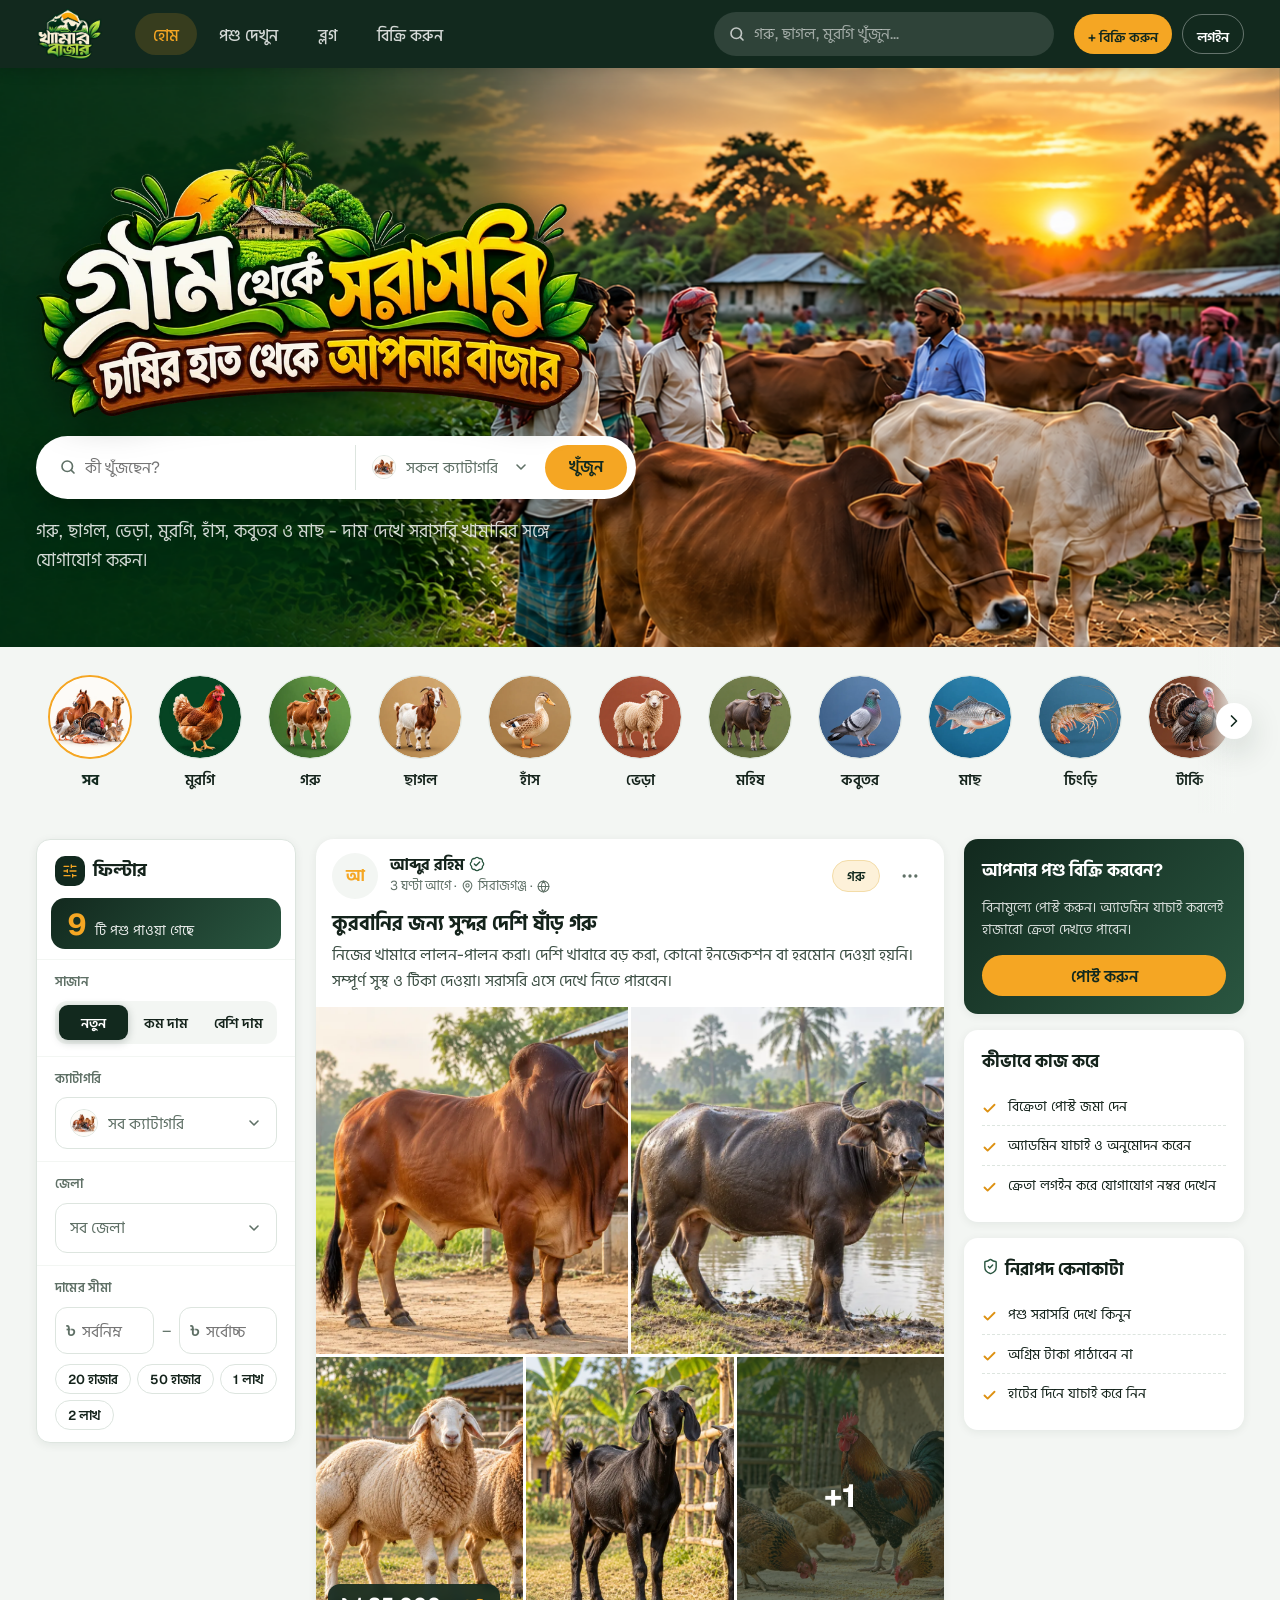
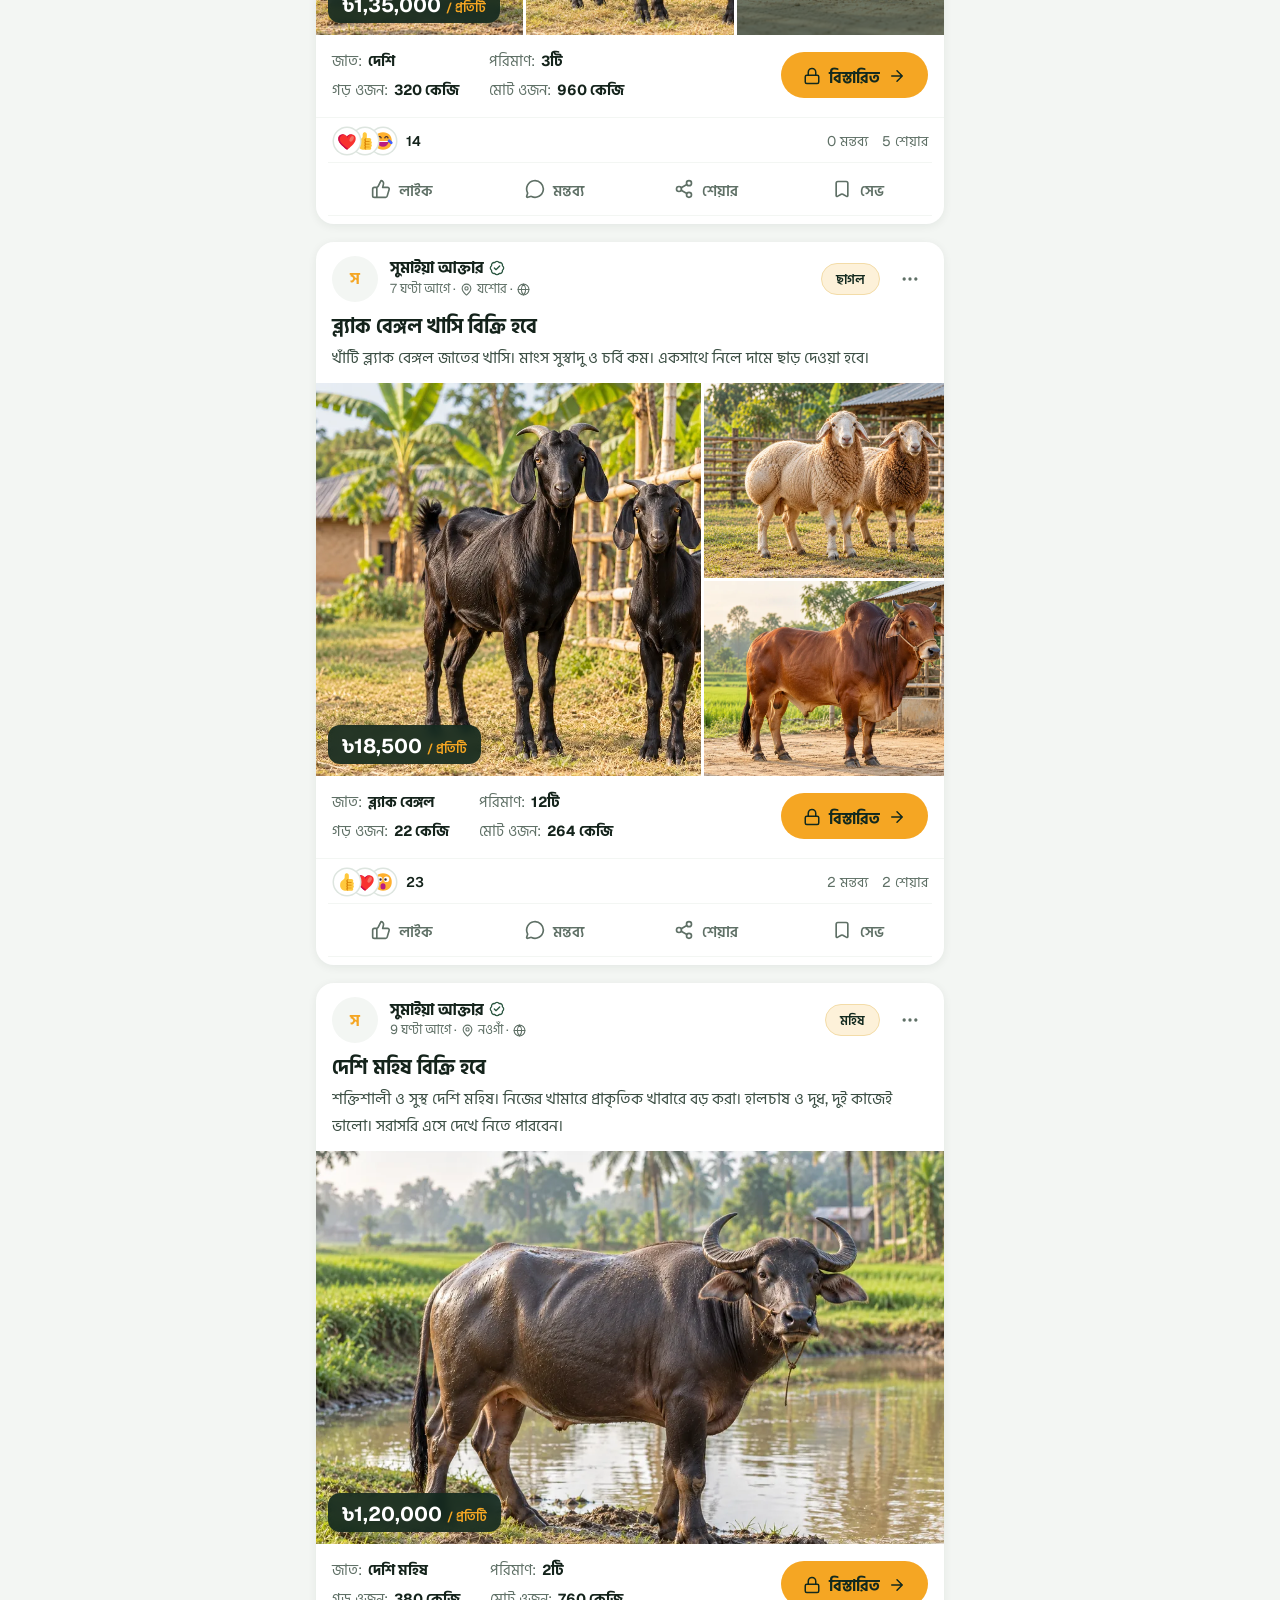
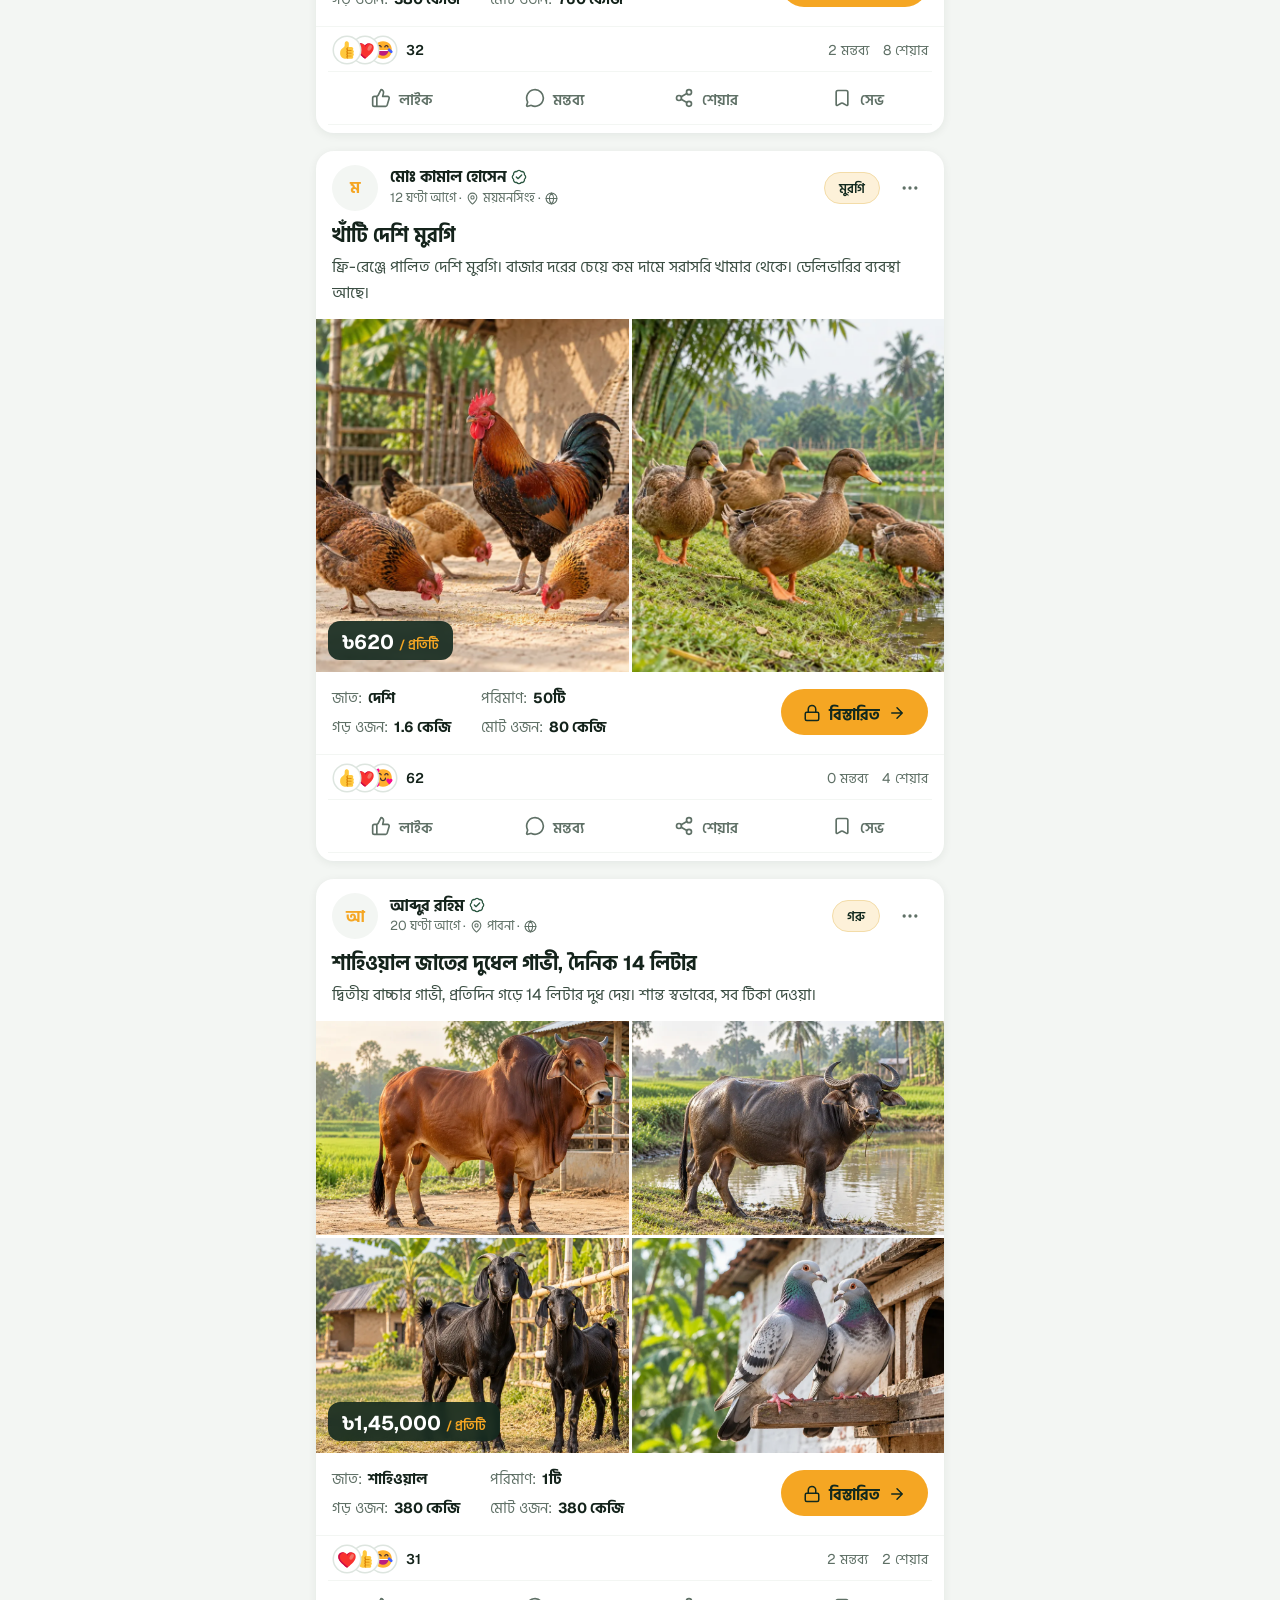
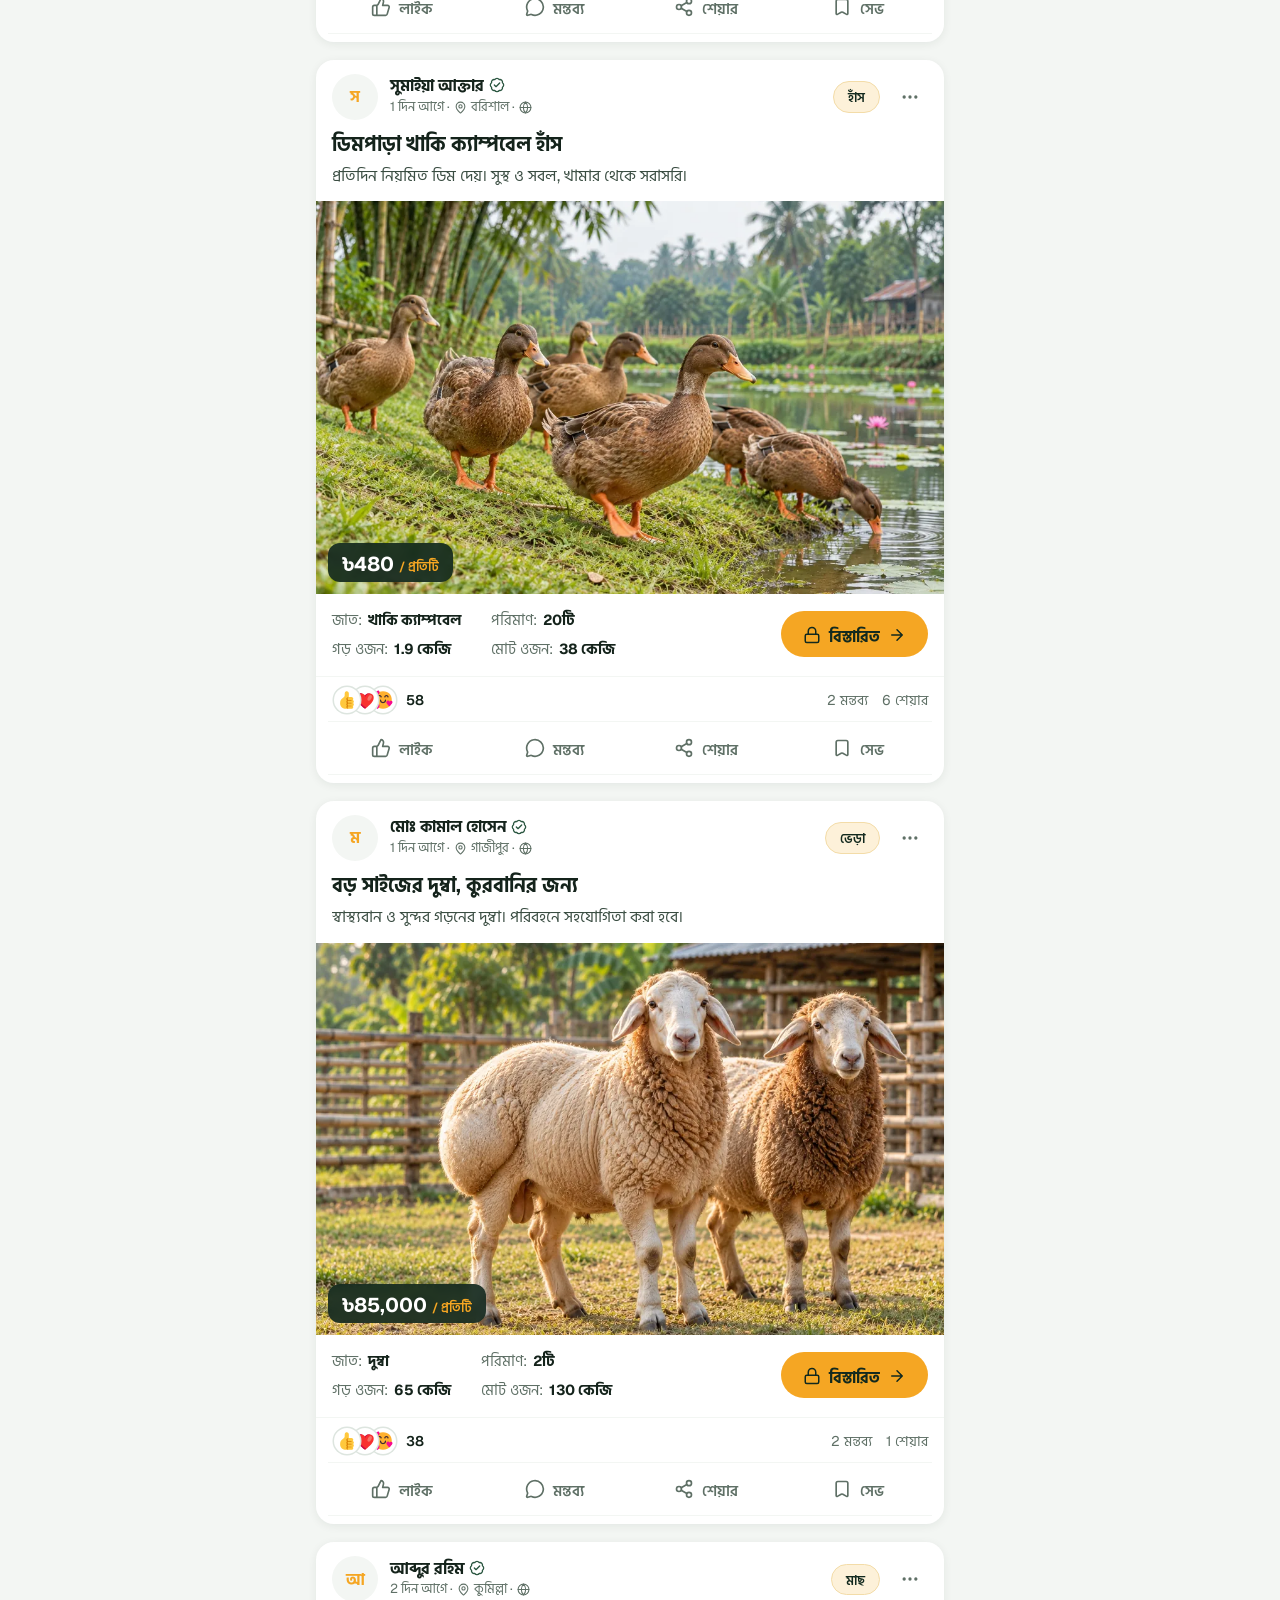
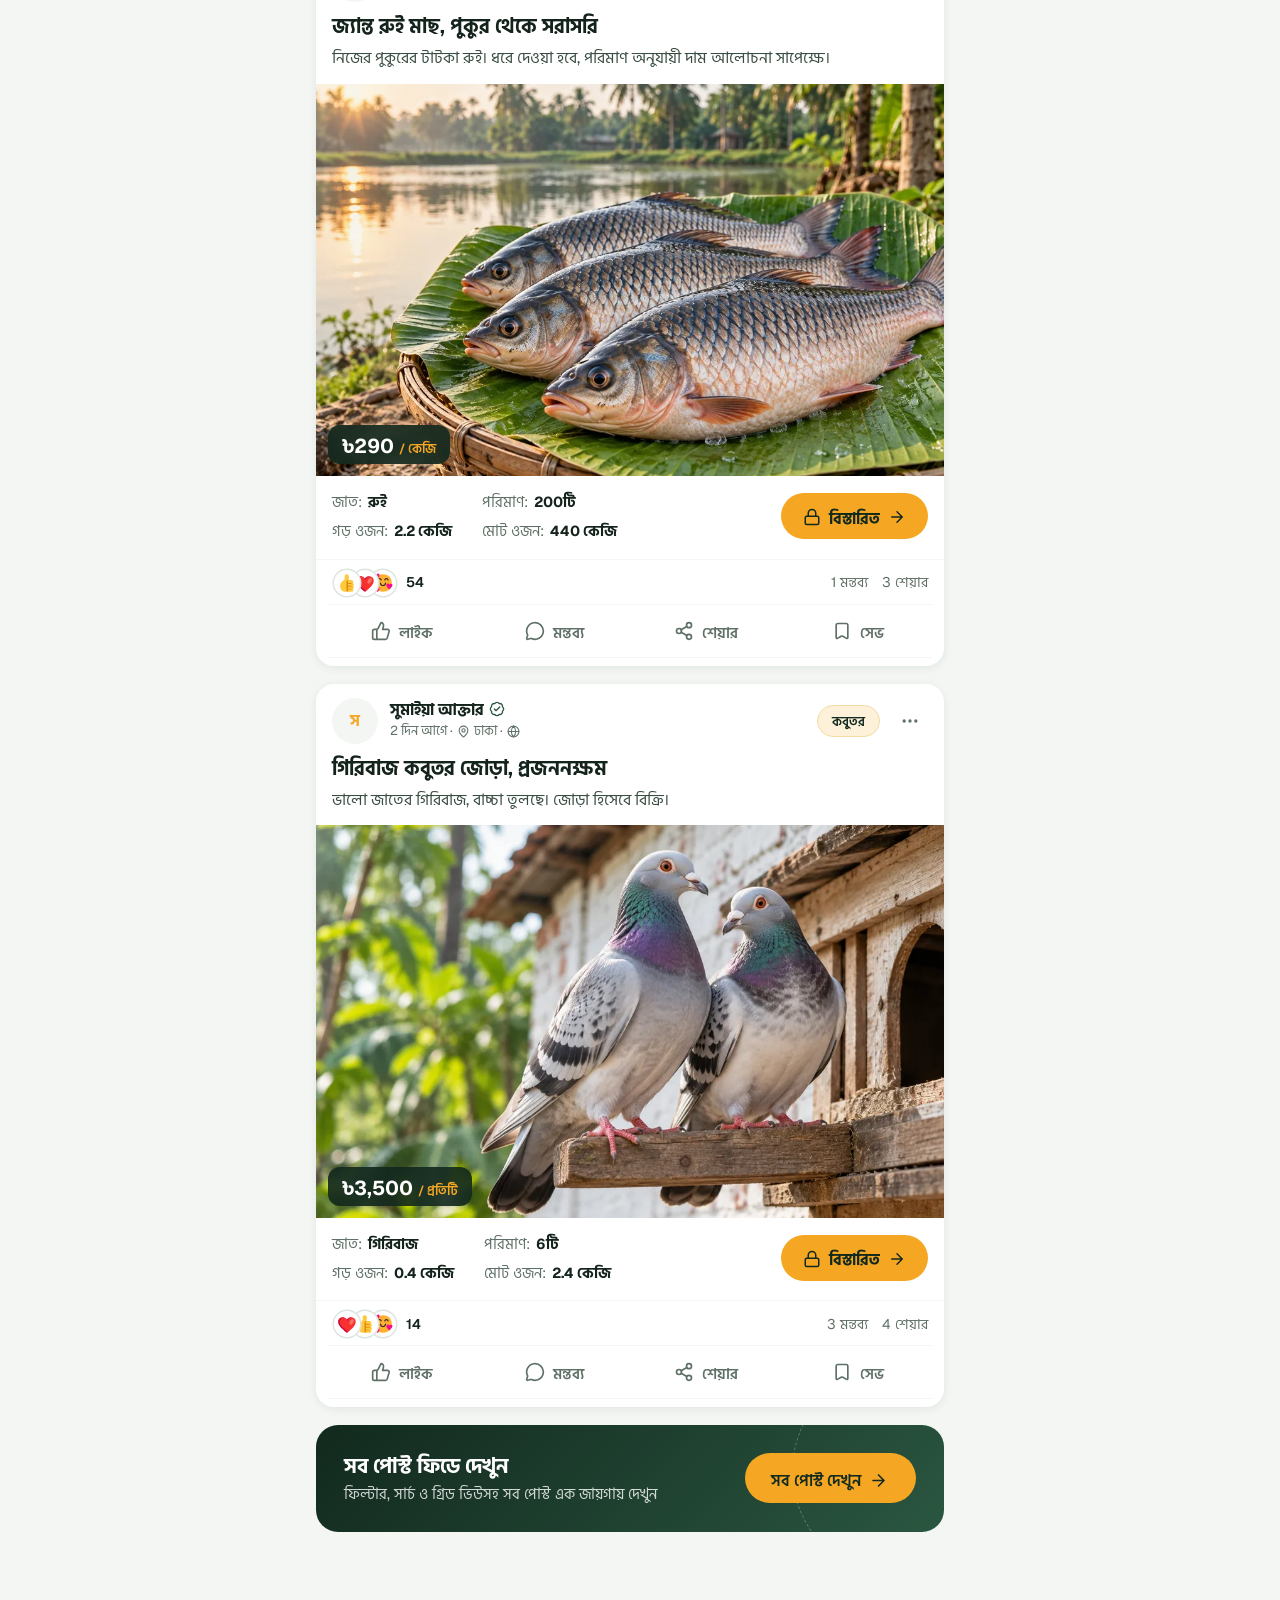
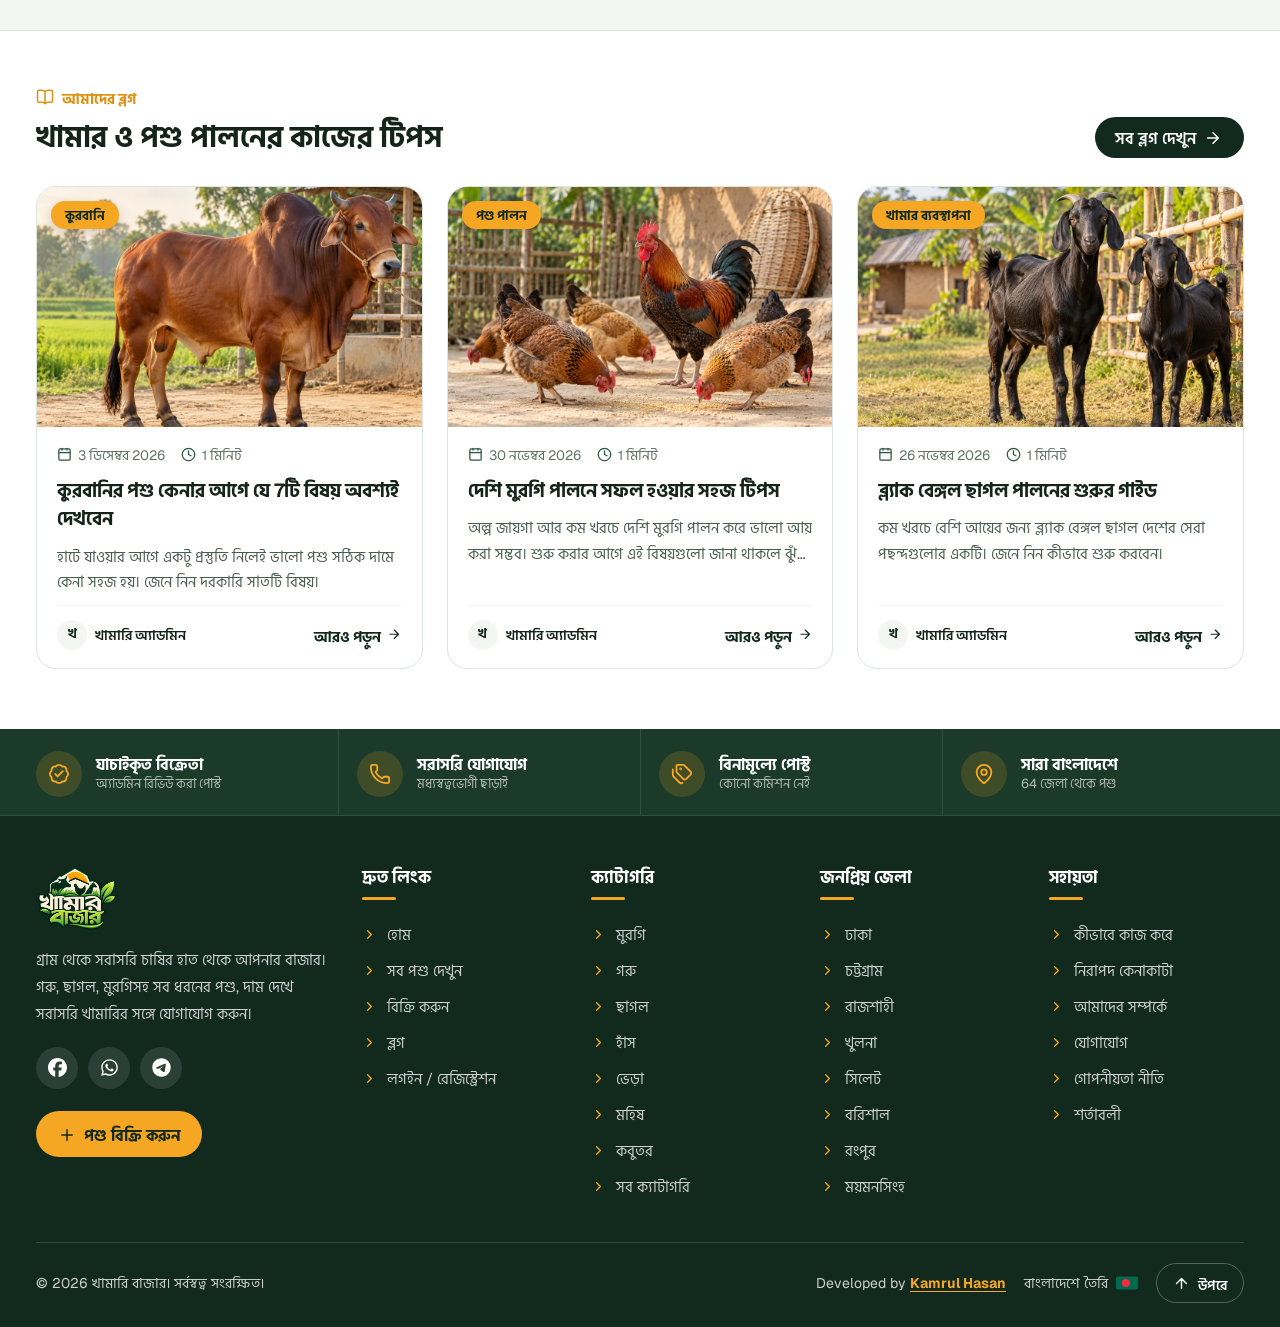
==== commit 985cd093: "Clean URLs: drop .html from every link, add vercel.json cleanUrls and a local dev server Pages are n" ====
--- a/index.html
+++ b/index.html
@@ -11,12 +11,13 @@
 <link href="https://fonts.googleapis.com/css2?family=Hind+Siliguri:wght@400;500;600;700&display=swap" rel="stylesheet">
 <link href="https://fonts.googleapis.com/css2?family=Geist:wght@400;500;600;700&text=0123456789.,%25%2B:&display=swap" rel="stylesheet">
 <link rel="stylesheet" href="https://cdn.jsdelivr.net/npm/swiper@11/swiper-bundle.min.css">
-<link rel="stylesheet" href="css/style.css">
+<link rel="stylesheet" href="css/style.css?v=202610040436">
+<link rel="stylesheet" href="css/feed.css?v=202610040436">
 </head>
 <body>
 <div id="nav"></div>
-<script src="js/icons.js"></script>
-<script src="js/app.js"></script>
+<script src="js/icons.js?v=202610040436"></script>
+<script src="js/app.js?v=202610040436"></script>
 <script>KB.mountNav('home')</script>
 
 <section class="hero">
@@ -72,12 +73,13 @@
     <main>
       <button class="mf-btn" id="fOpen"><span><i data-ic="lucide:sliders-horizontal" class="h-ic"></i> ফিল্টার <em id="fCount2" class="hide">0</em></span><b><i id="rCount2">0</i> টি পশু</b></button>
       <div id="list"></div>
+      <div id="seeAll"></div>
       <div class="sentinel hide" id="more"><div class="spin" aria-hidden="true"></div><span>আরও পোস্ট লোড হচ্ছে...</span></div>
       <div class="feed-end hide" id="feedEnd">সব পোস্ট দেখা হয়েছে</div>
     </main>
 
     <aside class="side right">
-      <div class="card cta-card"><h3>আপনার পশু বিক্রি করবেন?</h3><p>বিনামূল্যে পোস্ট করুন। অ্যাডমিন যাচাই করলেই হাজারো ক্রেতা দেখতে পাবেন।</p><a class="btn btn-amber btn-block" href="sell.html">পোস্ট করুন</a></div>
+      <div class="card cta-card"><h3>আপনার পশু বিক্রি করবেন?</h3><p>বিনামূল্যে পোস্ট করুন। অ্যাডমিন যাচাই করলেই হাজারো ক্রেতা দেখতে পাবেন।</p><a class="btn btn-amber btn-block" href="/sell">পোস্ট করুন</a></div>
       <div class="card"><h3>কীভাবে কাজ করে</h3>
         <ul class="tips"><li>বিক্রেতা পোস্ট জমা দেন</li><li>অ্যাডমিন যাচাই ও অনুমোদন করেন</li><li>ক্রেতা লগইন করে যোগাযোগ নম্বর দেখেন</li></ul></div>
       <div class="card fp-safe"><h3><i data-ic="lucide:shield-check" class="h-ic"></i> নিরাপদ কেনাকাটা</h3>
@@ -90,8 +92,8 @@
   <div class="all-grid" id="allGrid"></div></div></div>
 <div id="footer"></div>
 <script src="https://cdn.jsdelivr.net/npm/swiper@11/swiper-bundle.min.js"></script>
-<script src="js/social.js"></script>
-<script src="js/home.js"></script>
+<script src="js/social.js?v=202610040436"></script>
+<script src="js/home.js?v=202610040436"></script>
 <script>KB.mountFooter()</script>
 </body>
 </html>
--- a/css/style.css
+++ b/css/style.css
@@ -1001,3 +1001,87 @@
 .hero-search{order:2;width:100%}
 .hero p.lead{order:3;margin:18px 0 0;max-width:560px}
 @media(max-width:860px){.hero-in>div{align-items:center}}
+
+/* ===== Blog cards (footer, blog list, related) ===== */
+.bcard{display:flex;flex-direction:column;background:#fff;border-radius:20px;overflow:hidden;border:1px solid var(--line);transition:transform .2s,box-shadow .2s,border-color .2s;height:100%}
+.bcard:hover{transform:translateY(-6px);box-shadow:var(--shadow-lg);border-color:transparent}
+.bcard-img{position:relative;aspect-ratio:16/10;overflow:hidden;background:var(--green-2)}
+.bcard-img img{width:100%;height:100%;object-fit:cover;display:block;transition:transform .5s}
+.bcard:hover .bcard-img img{transform:scale(1.06)}
+.bcard-tag{position:absolute;left:14px;top:14px;background:var(--amber);color:var(--green);font-weight:700;font-size:13px;padding:5px 14px 2px;border-radius:999px;box-shadow:0 4px 12px rgba(0,0,0,.18)}
+.bcard-body{display:flex;flex-direction:column;gap:10px;padding:18px 20px 18px;flex:1}
+.bcard-meta{display:flex;flex-wrap:wrap;gap:6px 16px;color:var(--muted);font-size:13.5px}
+.bcard-meta span{display:inline-flex;align-items:center;gap:6px}
+.bcard-meta .ic{font-size:15px;color:var(--green-3);margin-top:-2px}
+.bcard h3{font-size:19px;line-height:1.5;color:var(--text);display:-webkit-box;-webkit-line-clamp:2;line-clamp:2;-webkit-box-orient:vertical;overflow:hidden;transition:color .15s}
+.bcard:hover h3{color:var(--green-3)}
+.bcard p{color:#4a5d52;font-size:15px;line-height:1.7;display:-webkit-box;-webkit-line-clamp:2;line-clamp:2;-webkit-box-orient:vertical;overflow:hidden}
+.bcard-foot{margin-top:auto;padding-top:14px;border-top:1px solid var(--bg);display:flex;align-items:center;justify-content:space-between;gap:10px}
+.bcard-au{display:flex;align-items:center;gap:8px;min-width:0;font-size:14px}
+.bcard-au b{font-weight:600;overflow:hidden;text-overflow:ellipsis;white-space:nowrap}
+.bcard-au .avatar.sm{width:30px;height:30px;font-size:13px}
+.bcard-more{display:inline-flex;align-items:center;gap:6px;font-weight:700;color:var(--green);font-size:14.5px;white-space:nowrap;padding-top:3px}
+.bcard-more .ic{transition:transform .2s;margin-top:-3px}
+.bcard:hover .bcard-more .ic{transform:translateX(4px)}
+
+/* footer blog section */
+.fblogs{background:#fff;border-top:1px solid var(--line);margin-top:44px;padding:56px 0 60px}
+.fb-head{display:flex;align-items:flex-end;justify-content:space-between;gap:18px;flex-wrap:wrap;margin-bottom:28px}
+.fb-k{display:inline-flex;align-items:center;gap:8px;color:var(--amber-d);font-weight:700;font-size:14.5px;margin-bottom:6px}
+.fb-k .ic{font-size:18px;margin-top:-3px}
+.fb-head h2{font-size:clamp(22px,2.6vw,30px);line-height:1.4}
+.fb-head .btn .ic{font-size:18px;margin-top:-3px}
+.fb-grid{display:grid;grid-template-columns:repeat(3,minmax(0,1fr));gap:24px}
+.fblogs+.ft,.fblogs+footer{margin-top:0}
+@media(max-width:1000px){.fb-grid{grid-template-columns:repeat(2,1fr)}.fb-grid .bcard:nth-child(3){display:none}}
+@media(max-width:620px){
+  .fblogs{padding:38px 0 40px;margin-top:30px}
+  .fb-grid{grid-template-columns:1fr;gap:18px}.fb-grid .bcard:nth-child(3){display:flex}
+  .fb-head .btn{width:100%}
+  .bcard h3{font-size:18px}
+}
+
+/* ===== Photo collage (Facebook style) ===== */
+.clg{position:relative;display:grid;gap:3px;background:#fff;overflow:hidden}
+.gi{position:relative;padding:0;overflow:hidden;background:var(--green-2);cursor:zoom-in;display:block;min-width:0;min-height:0}
+.gi img{width:100%;height:100%;object-fit:cover;display:block;transition:transform .45s,filter .25s}
+.gi:hover img{transform:scale(1.045);filter:brightness(.92)}
+.gi[data-more]::after{content:attr(data-more);position:absolute;inset:0;background:rgba(18,41,30,.62);color:#fff;display:grid;place-items:center;font-size:32px;font-weight:700;font-family:'Geist','Hind Siliguri',sans-serif}
+.c1{grid-template-columns:1fr;aspect-ratio:16/10}
+.c2{grid-template-columns:1fr 1fr;aspect-ratio:16/9}
+.c3{grid-template-columns:1.6fr 1fr;grid-template-rows:1fr 1fr;aspect-ratio:16/10}
+.c3 .gi:first-child{grid-row:1/3}
+.c4{grid-template-columns:1fr 1fr;grid-template-rows:1fr 1fr;aspect-ratio:16/11}
+.c5{grid-template-columns:repeat(6,1fr);grid-template-rows:1.25fr 1fr;aspect-ratio:1/1}
+.c5 .gi:nth-child(-n+2){grid-column:span 3}
+.c5 .gi:nth-child(n+3){grid-column:span 2}
+.clg .pc-price{pointer-events:none;z-index:3}
+@media(max-width:560px){.c5{aspect-ratio:1/1}.gi[data-more]::after{font-size:26px}}
+
+/* ===== Fullscreen gallery ===== */
+.glb{position:fixed;inset:0;z-index:300;background:rgba(8,16,11,.96);display:none;flex-direction:column;align-items:stretch}
+.glb.open{display:flex;animation:fade .2s}
+.glb-top{display:flex;align-items:center;gap:14px;padding:14px 18px;color:#fff;flex:0 0 auto}
+.glb-c{font-family:'Geist','Hind Siliguri',sans-serif;font-weight:600;background:rgba(255,255,255,.14);padding:6px 14px 3px;border-radius:999px;font-size:14px;white-space:nowrap}
+.glb-t{flex:1;min-width:0;overflow:hidden;text-overflow:ellipsis;white-space:nowrap;font-weight:600;opacity:.9}
+.glb-x{width:46px;height:46px;border-radius:50%;background:rgba(255,255,255,.14);color:#fff;display:grid;place-items:center;font-size:24px;flex:0 0 auto;transition:.15s}
+.glb-x:hover{background:rgba(255,255,255,.28)}
+.glb-stage{flex:1;min-height:0;display:flex;align-items:center;justify-content:center;padding:0 76px;cursor:zoom-out}
+.glb-stage img{max-width:100%;max-height:100%;object-fit:contain;border-radius:12px;box-shadow:0 20px 60px rgba(0,0,0,.5);cursor:default;animation:gz .25s}
+@keyframes gz{from{opacity:.4;transform:scale(.97)}}
+.glb-nav{position:absolute;top:50%;transform:translateY(-50%);width:52px;height:52px;border-radius:50%;background:rgba(255,255,255,.14);color:#fff;display:grid;place-items:center;font-size:26px;z-index:2;transition:.15s}
+.glb-nav:hover{background:var(--amber);color:var(--green)}
+.glb-p{left:16px}.glb-n{right:16px}
+.glb-th{display:flex;gap:10px;justify-content:center;padding:14px 18px 18px;overflow-x:auto;flex:0 0 auto;scrollbar-width:none}
+.glb-th::-webkit-scrollbar{display:none}
+.glb-th button{flex:0 0 auto;width:76px;height:56px;border-radius:10px;overflow:hidden;border:2px solid transparent;opacity:.55;padding:0;transition:.15s}
+.glb-th button.on{border-color:var(--amber);opacity:1}
+.glb-th img{width:100%;height:100%;object-fit:cover;display:block}
+.glb.single .glb-nav,.glb.single .glb-th,.glb.single .glb-c{display:none}
+@media(max-width:700px){
+  .glb-stage{padding:0 8px}
+  .glb-nav{width:44px;height:44px;font-size:22px;top:auto;bottom:92px;transform:none}
+  .glb-p{left:12px}.glb-n{right:12px}
+  .glb-th button{width:60px;height:46px}
+  .glb-top{padding:10px 12px}
+}
--- a/css/feed.css
+++ b/css/feed.css
@@ -0,0 +1,109 @@
+/* ===== Dedicated feed page ===== */
+.fh{display:flex;align-items:center;justify-content:space-between;gap:20px;flex-wrap:wrap;padding:26px 0 6px}
+.fh-t h1{font-size:clamp(26px,3vw,34px);line-height:1.3}
+.fh-t p{color:var(--muted);margin:2px 0 0}
+.fh-t p b{color:var(--green);font-family:'Geist','Hind Siliguri',sans-serif;font-size:1.15em}
+.fh-search{display:flex;align-items:center;gap:8px;background:#fff;border:1.5px solid var(--line);border-radius:999px;padding:5px 5px 5px 18px;width:min(100%,520px);box-shadow:var(--shadow);transition:.15s}
+.fh-search:focus-within{border-color:var(--green-3);box-shadow:0 0 0 3px rgba(42,86,64,.15)}
+.fh-si{display:flex;color:var(--muted);font-size:19px}
+.fh-search input{flex:1;min-width:0;border:0;outline:0;background:transparent;padding:9px 4px 7px}
+.fh-search .btn{height:42px;padding:6px 22px 0}
+
+.feed-page .cats-sw,body[data-page="feed"] .cats-sw{margin-bottom:10px}
+.layout.two{grid-template-columns:300px minmax(0,1fr);gap:26px}
+
+/* toolbar above the feed */
+.ftool{display:flex;align-items:center;justify-content:flex-end;gap:12px;margin-bottom:16px}
+.ftool .mf-btn{display:none}
+.ftool-r{display:flex;align-items:center;gap:12px}
+.ftool .dd{width:auto}
+.ftool .dd-btn{min-height:46px;border-radius:999px;padding:10px 18px 8px;min-width:210px}
+.vt{display:flex;background:#fff;border:1.5px solid var(--line);border-radius:999px;padding:4px}
+.vt button{width:40px;height:38px;border-radius:999px;display:grid;place-items:center;font-size:19px;color:var(--muted);transition:.15s}
+.vt button.on{background:var(--green);color:var(--amber)}
+.vt button:hover:not(.on){color:var(--green)}
+
+/* grid view: two compact columns on wide screens */
+#list.grid{display:grid;grid-template-columns:repeat(2,minmax(0,1fr));gap:18px;align-items:start}
+#list.grid .pc{margin-bottom:0}
+#list.grid .empty{grid-column:1/-1}
+#list.grid .pc-t{font-size:18px}
+#list.grid .pc-row{flex-direction:column;align-items:stretch}
+#list.grid .pc-btn{justify-content:center}
+#list.grid .pc-info{grid-template-columns:1fr 1fr}
+.back-top{text-align:center;padding:6px 0 30px}
+.back-top .ft-up{background:#fff;color:var(--green);border-color:var(--line)}
+.back-top .ft-up:hover{background:var(--amber);border-color:var(--amber)}
+.feed-pad{height:20px}
+
+/* filters stay put while the feed scrolls */
+@media(min-width:861px){
+  .layout.two .side.left{position:sticky;top:88px;max-height:calc(100vh - 104px);overflow-y:auto;scrollbar-width:thin;padding-right:2px}
+  .layout.two .side.left .fp{overflow:visible}
+  .fp-foot{display:none}
+}
+@media(max-width:1100px){.layout.two{grid-template-columns:270px minmax(0,1fr);gap:18px}#list.grid{grid-template-columns:1fr}}
+@media(max-width:860px){
+  .fh{padding:18px 0 4px}
+  .layout.two{grid-template-columns:1fr}
+  .ftool{justify-content:stretch;flex-direction:column;align-items:stretch;gap:10px}
+  .ftool .mf-btn{display:flex}
+  .ftool-r{justify-content:space-between}
+  .ftool .dd{flex:1}
+  .ftool .dd-btn{min-width:0;width:100%}
+  #list.grid{grid-template-columns:1fr}
+  .vt{display:none}
+  .feed-pad{height:84px}
+  .back-top{padding-bottom:14px}
+}
+
+/* landing page: "see all posts" call-to-action under the first 10 */
+.seeall{display:flex;align-items:center;justify-content:space-between;gap:20px;padding:26px 28px;margin:6px 0 24px;border-radius:22px;background:linear-gradient(135deg,var(--green),var(--green-3));color:#fff;position:relative;overflow:hidden;transition:transform .2s,box-shadow .2s}
+.seeall::before{content:"";position:absolute;right:-60px;top:-60px;width:210px;height:210px;border-radius:50%;border:1.5px dashed rgba(255,255,255,.28)}
+.seeall:hover{transform:translateY(-3px);box-shadow:var(--shadow-lg)}
+.sa-t{position:relative;z-index:1}
+.sa-t b{display:block;font-size:21px;line-height:1.4}
+.sa-t small{display:block;color:rgba(255,255,255,.8);font-size:14.5px;line-height:1.6;margin-top:2px}
+.sa-b{position:relative;z-index:1;flex:0 0 auto;height:50px;padding:7px 26px 0;font-size:16px}
+.sa-b .ic{font-size:19px;margin-top:-3px}
+@media(max-width:620px){.seeall{flex-direction:column;align-items:stretch;text-align:center;padding:22px 18px}.sa-t b{font-size:19px}.sa-b{justify-content:center;width:100%}}
+
+/* page title is an image (transparent artwork) */
+.fh-t h1.fh-title{margin:0;line-height:0;font-size:0}
+.fh-title img{display:block;height:auto;width:min(100%,300px);filter:drop-shadow(0 4px 12px rgba(18,41,30,.22))}
+.fh-t p{margin-top:6px}
+@media(max-width:860px){
+  .fh{flex-direction:column;align-items:center;text-align:center;gap:14px;padding:18px 0 6px}
+  .fh-t{display:flex;flex-direction:column;align-items:center}
+  .fh-t h1.fh-title{display:flex;justify-content:center}
+  .fh-title img{width:min(72%,260px)}
+  .fh-search{width:100%;max-width:560px}
+}
+
+/* smaller title image */
+.fh-title img{width:min(100%,170px)}
+.fh{padding:18px 0 4px}
+@media(max-width:860px){
+  .fh-title img{width:min(46%,150px)}
+  .fh{padding:14px 0 4px;gap:10px}
+}
+
+/* the title block was sizing itself from the image's 800px intrinsic width and pushing the search bar onto a second row */
+.fh-title img{width:170px;max-width:100%}
+@media(min-width:861px){
+  .fh{flex-wrap:nowrap;align-items:center}
+  .fh-t{flex:0 0 auto}
+  .fh-search{margin-left:auto;flex:0 1 520px;width:auto;min-width:340px}
+}
+@media(max-width:860px){.fh-title img{width:150px}}
+
+/* small screens: filter button and sort dropdown share one row */
+@media(max-width:860px){
+  .ftool{flex-direction:row;align-items:center;justify-content:stretch;gap:10px;margin-bottom:14px}
+  .ftool .mf-btn{flex:1 1 0;min-width:0;margin:0;height:46px;padding:6px 14px 3px;justify-content:center;gap:8px}
+  .ftool .mf-btn b{display:none}
+  .ftool .mf-btn span{display:inline-flex;align-items:center;gap:6px}
+  .ftool-r{flex:1 1 0;min-width:0;display:block}
+  .ftool .dd,.ftool .dd-btn{width:100%}
+  .ftool .dd-btn{min-height:46px;height:46px;padding:6px 14px 3px;min-width:0}
+}
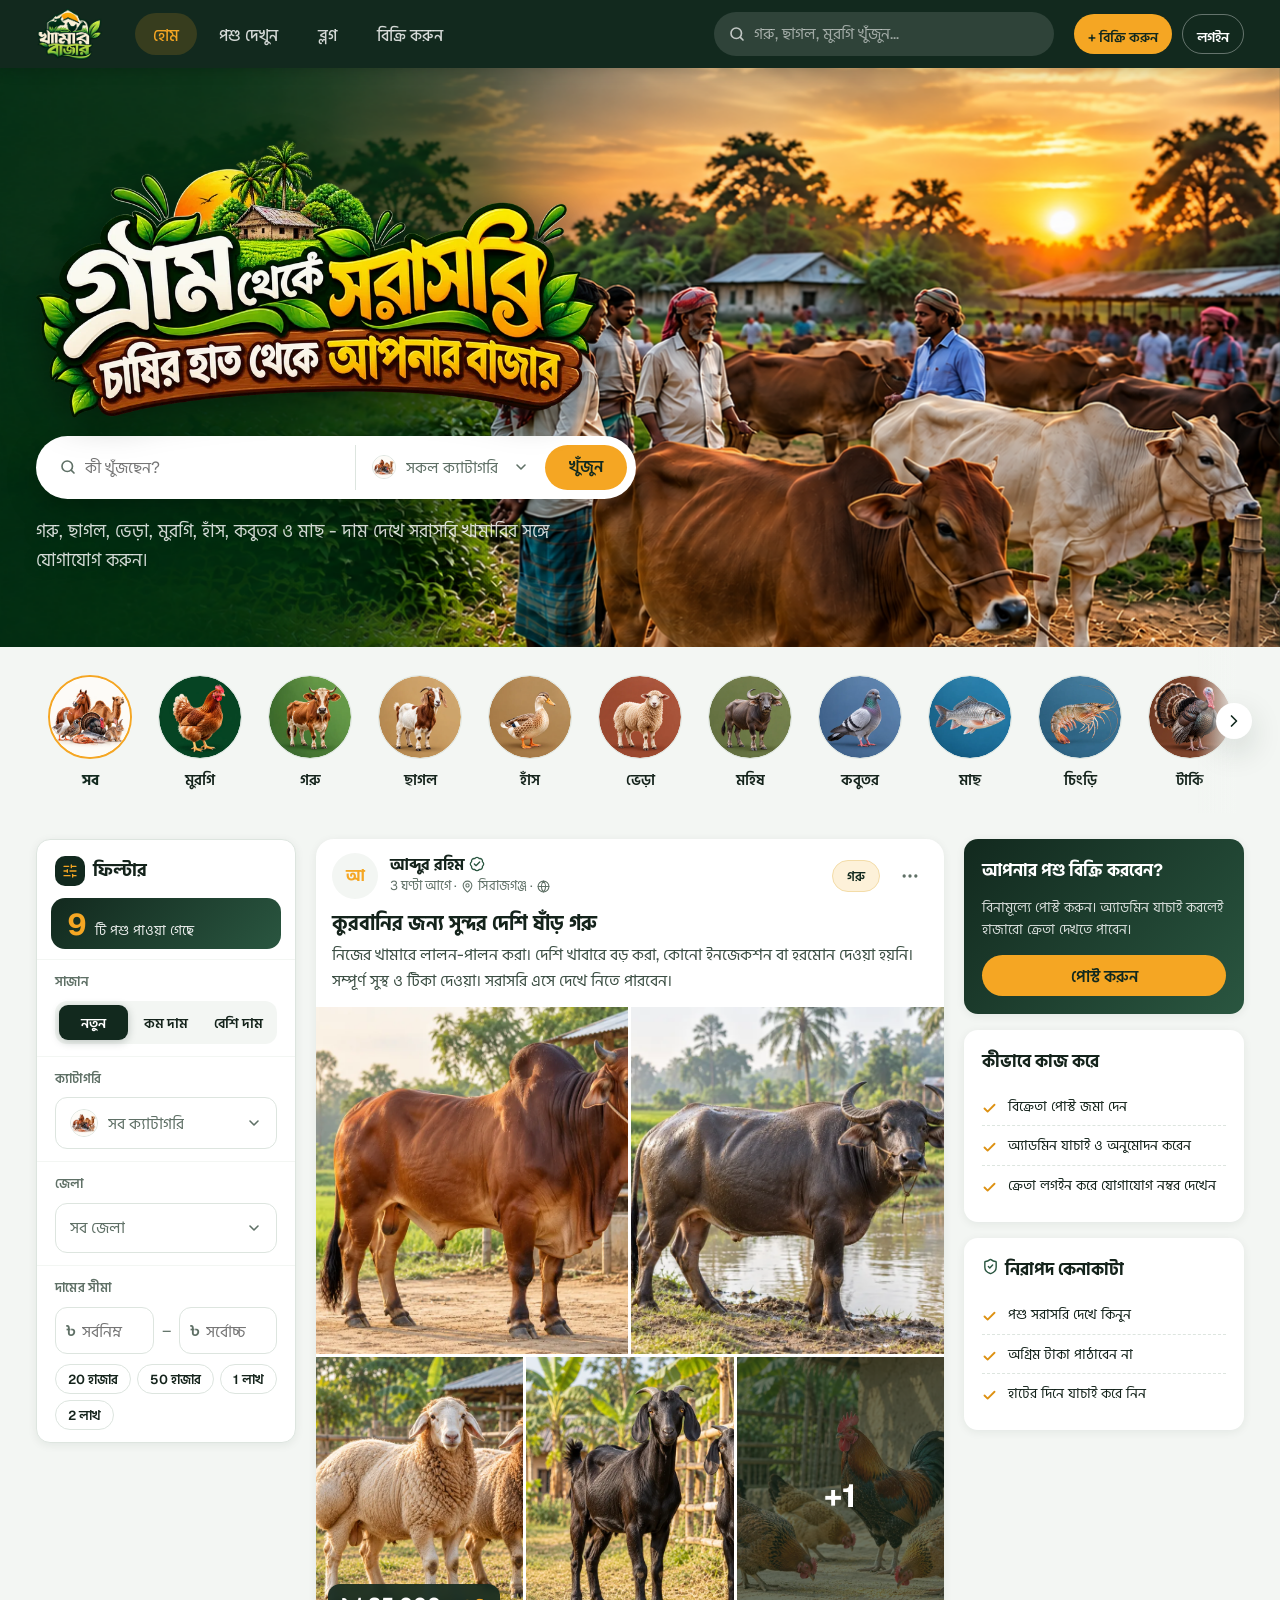
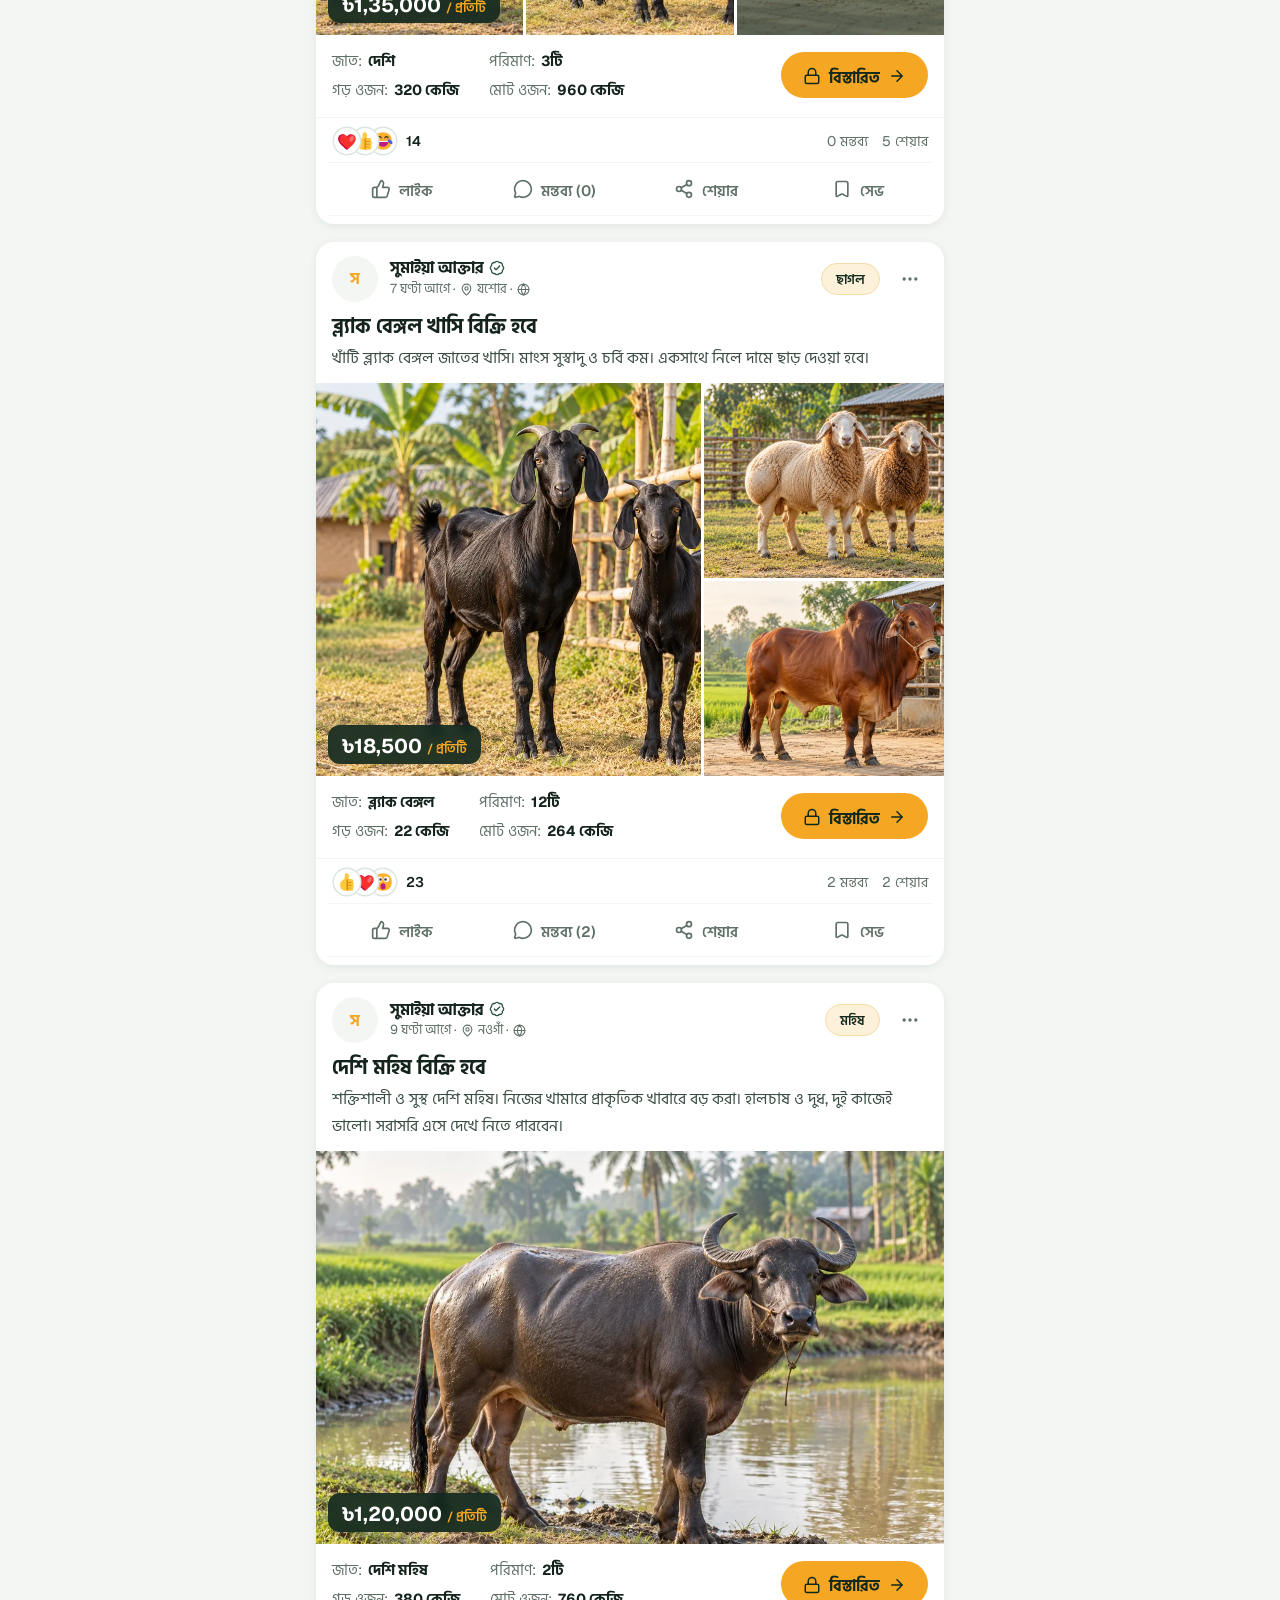
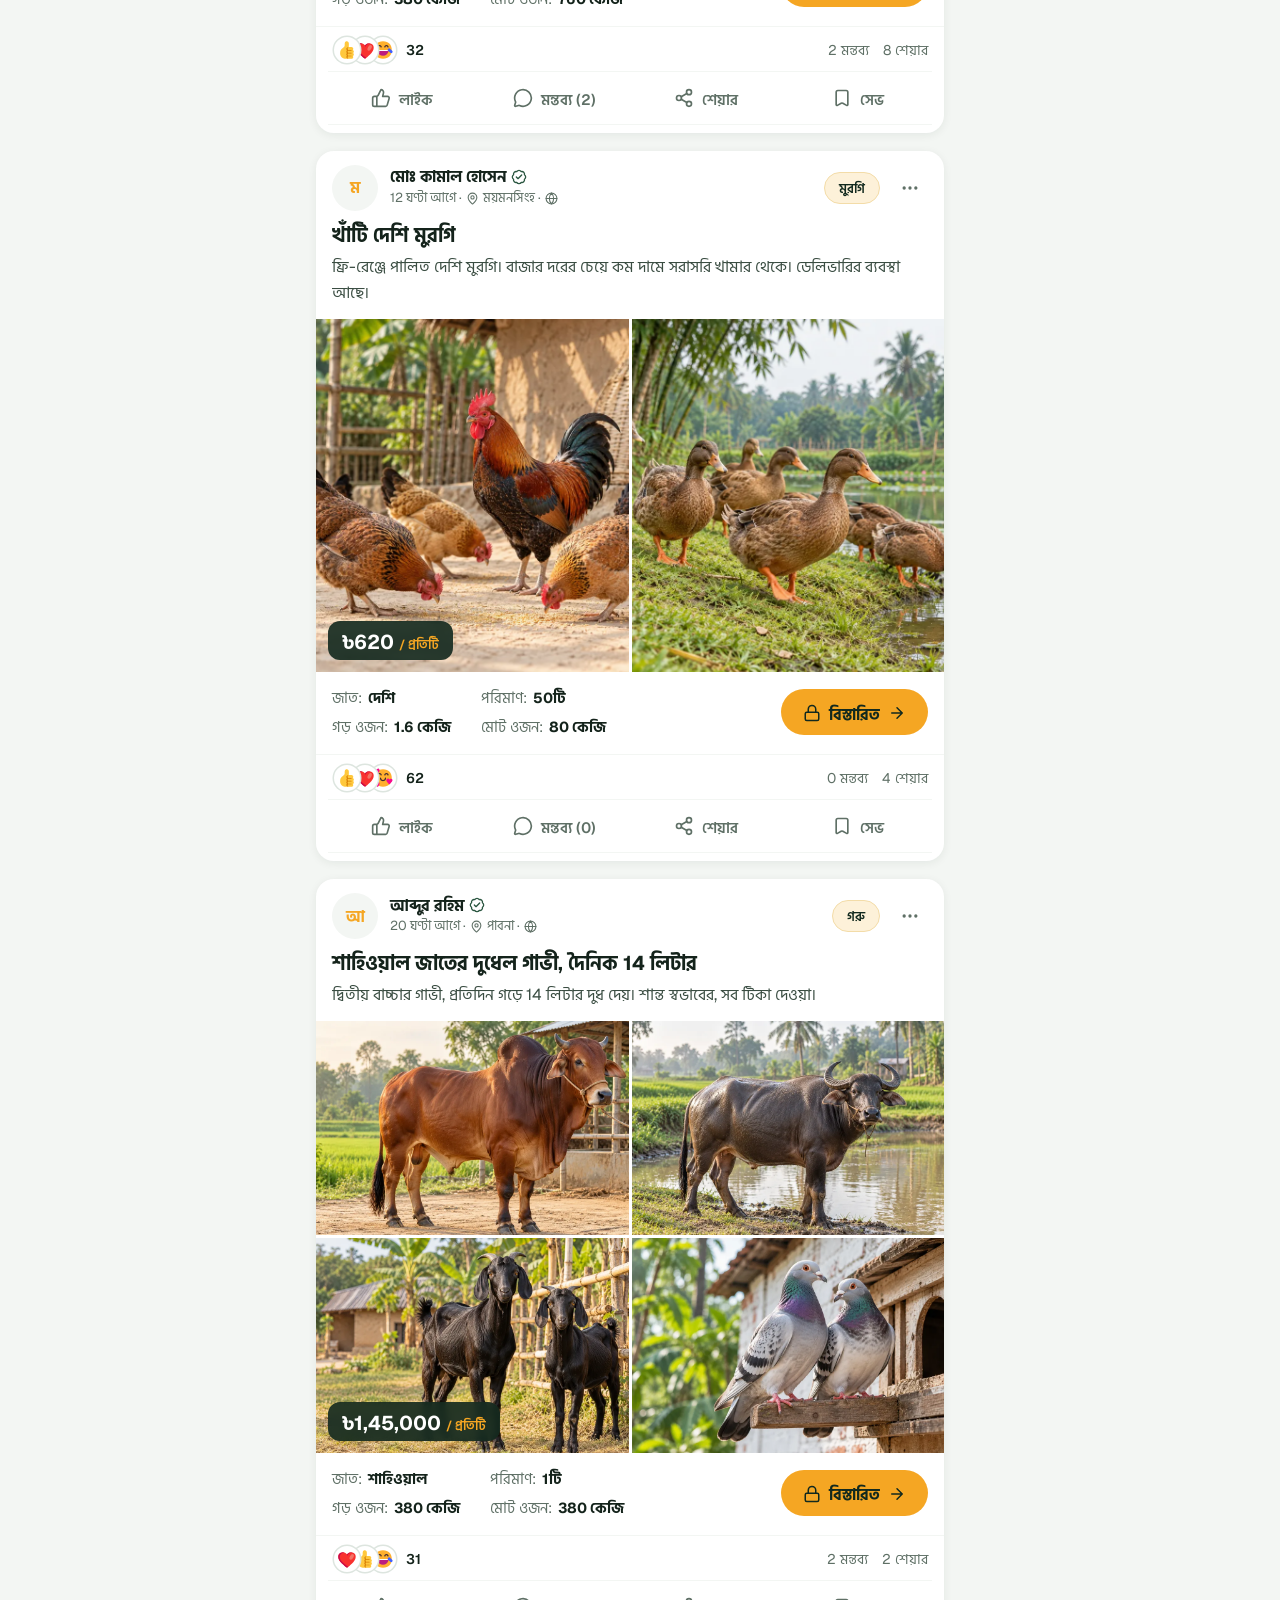
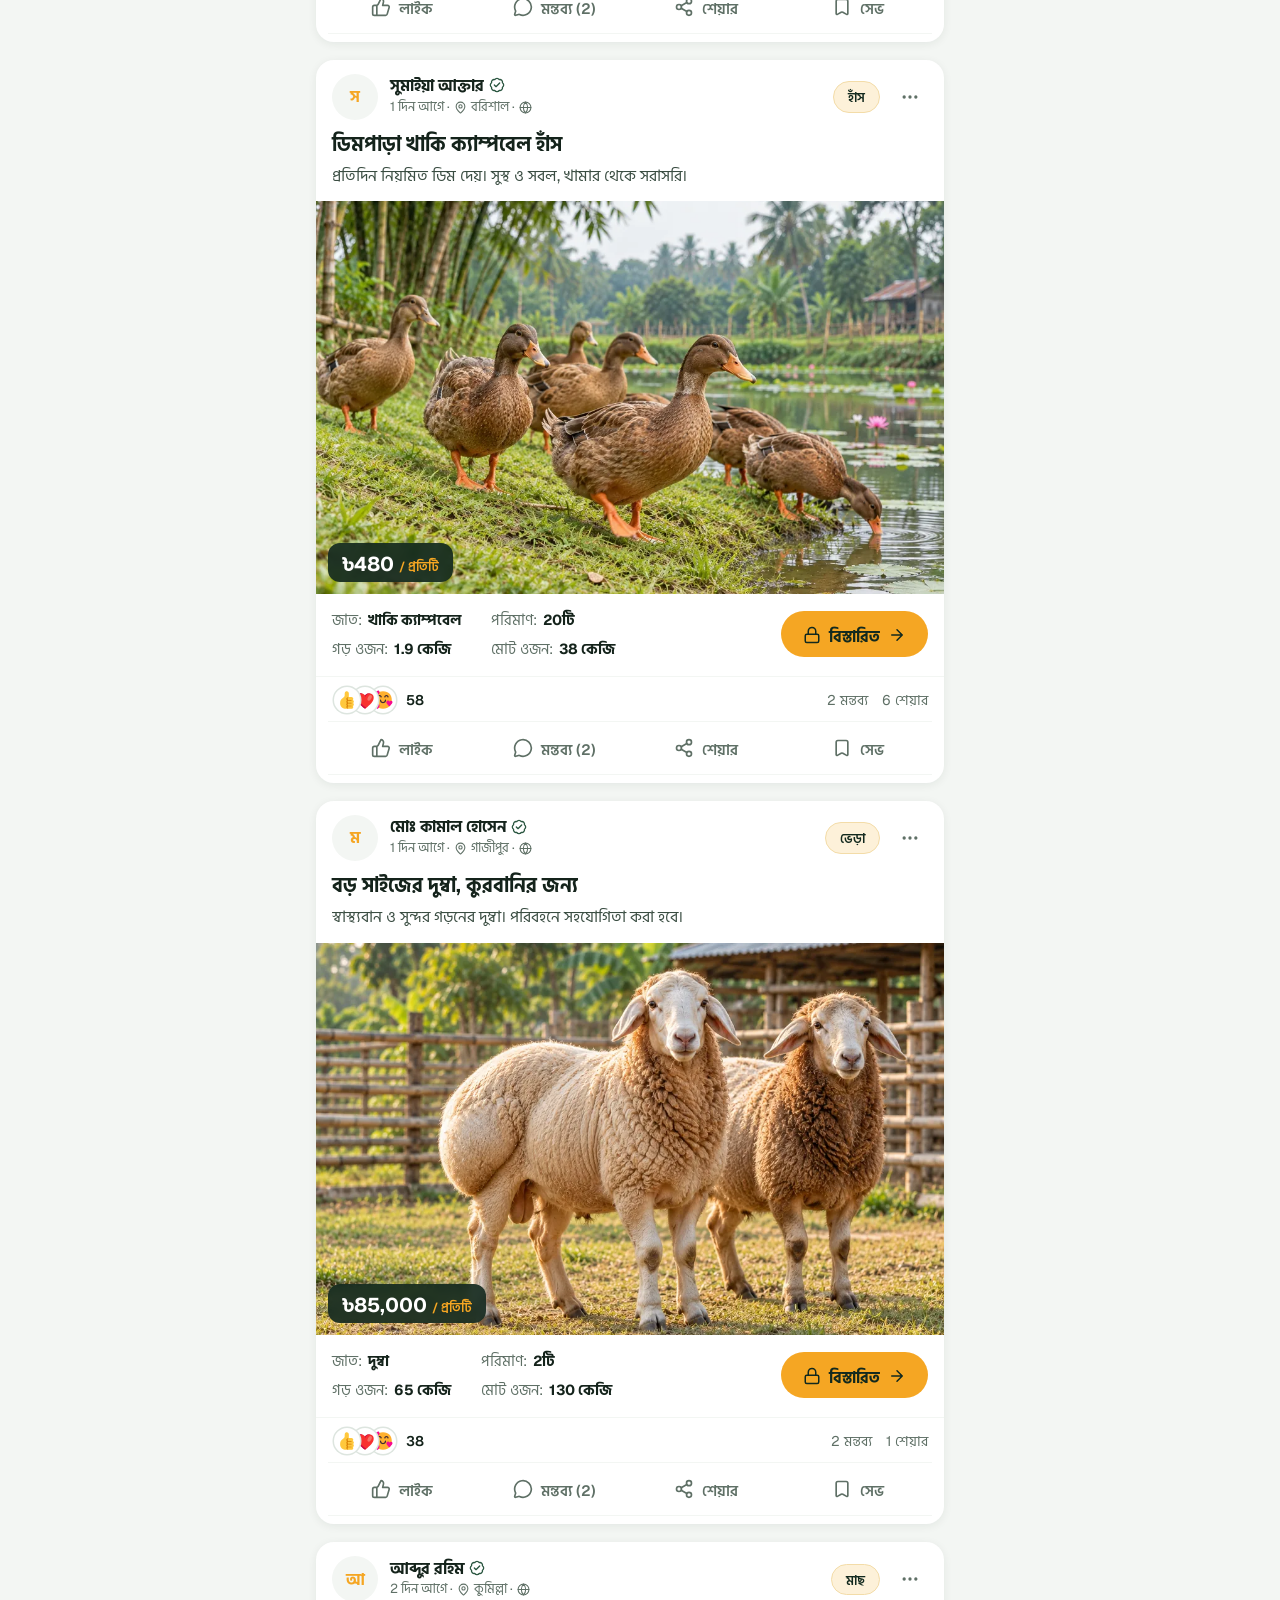
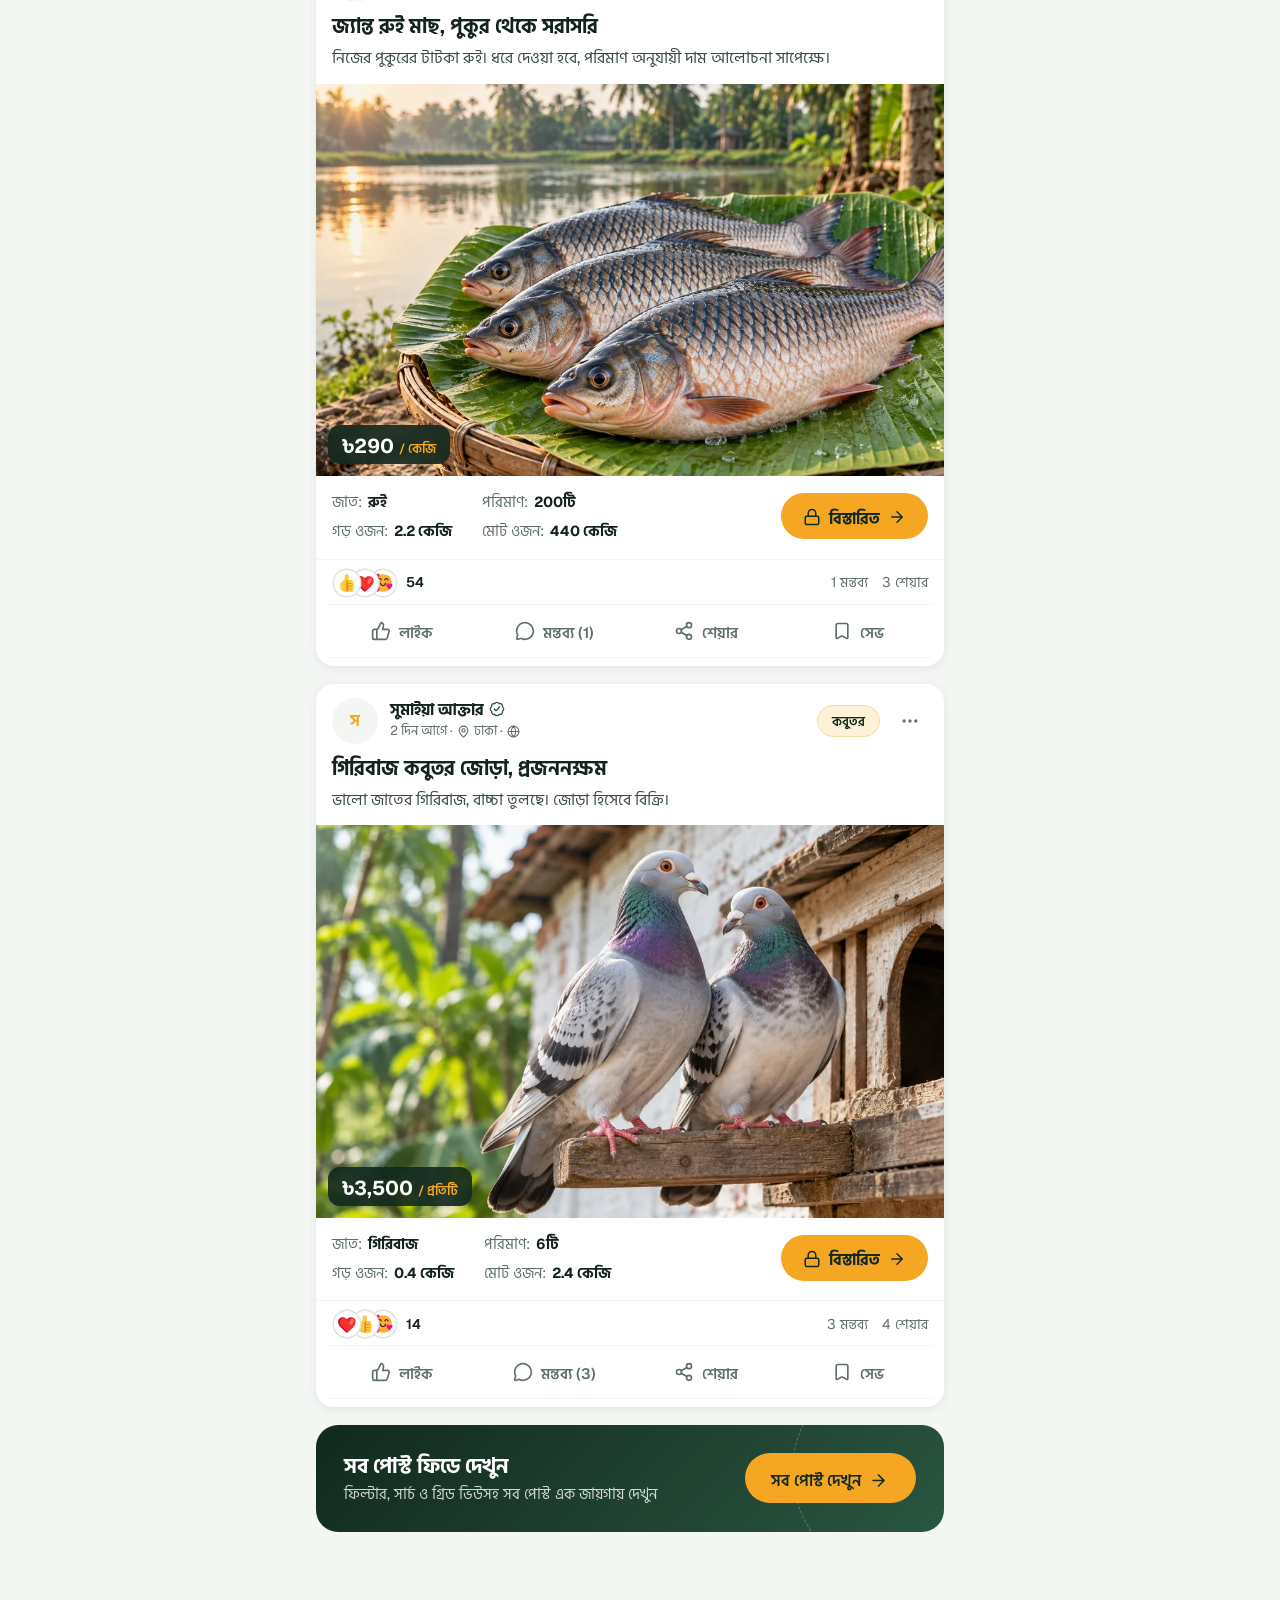
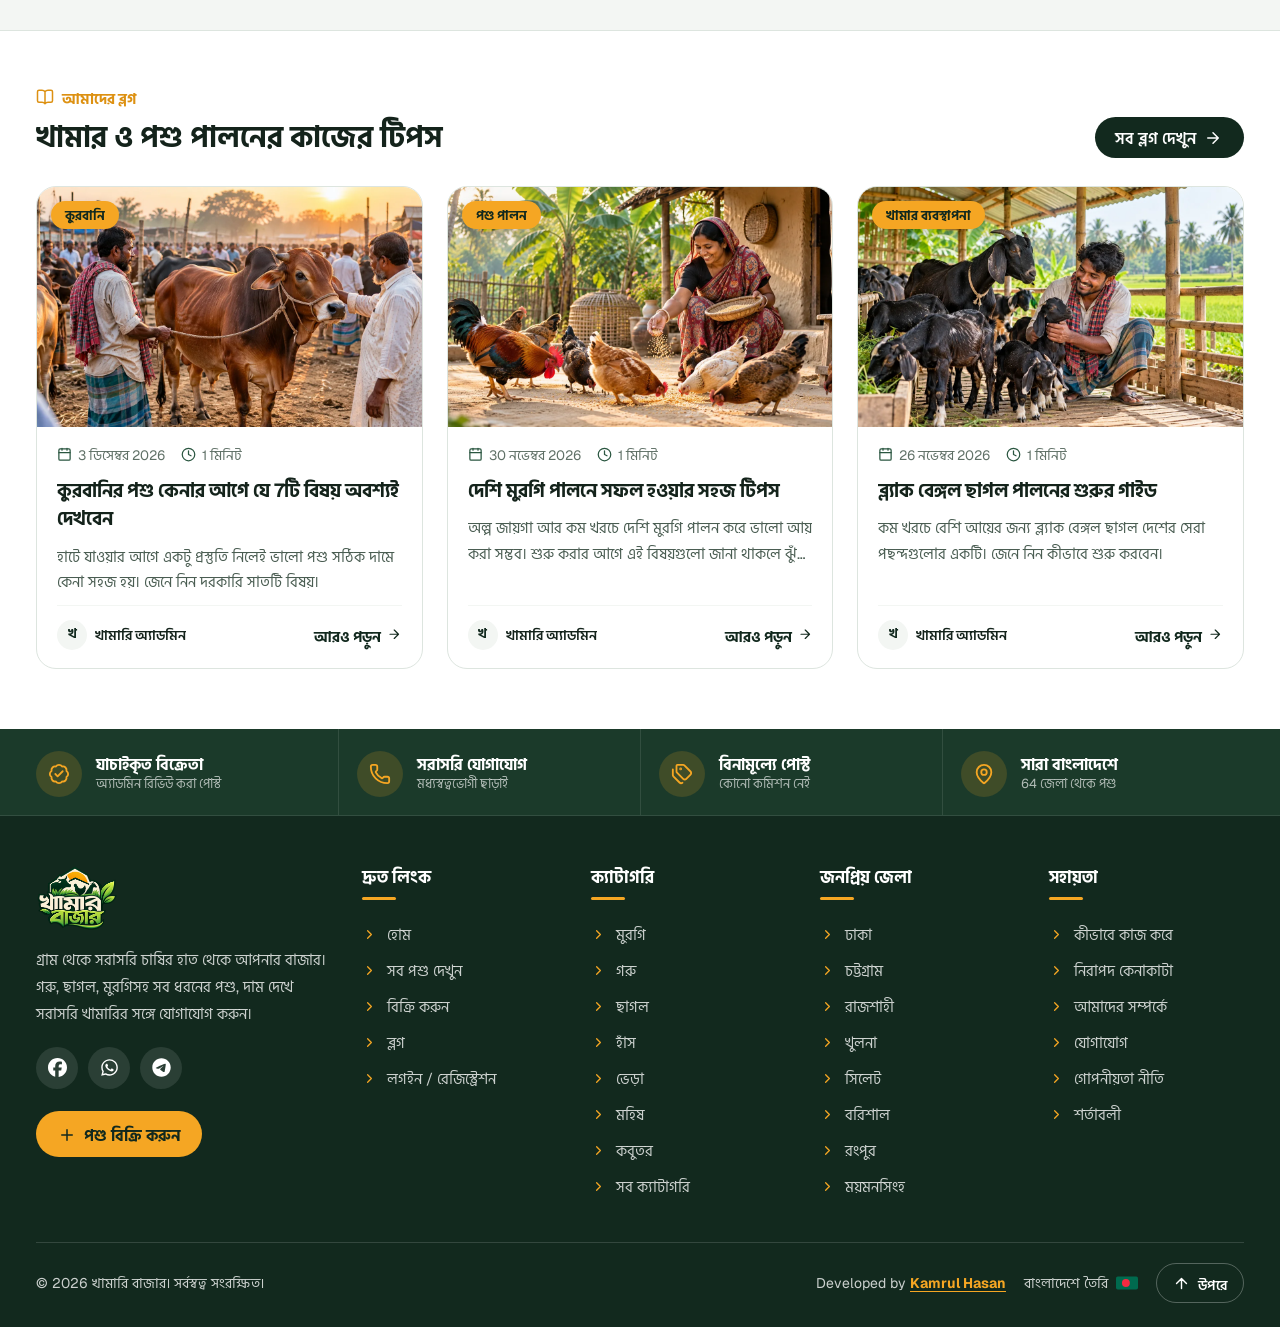
==== commit c92066dd: "Version 1" ====
--- a/index.html
+++ b/index.html
@@ -11,13 +11,13 @@
 <link href="https://fonts.googleapis.com/css2?family=Hind+Siliguri:wght@400;500;600;700&display=swap" rel="stylesheet">
 <link href="https://fonts.googleapis.com/css2?family=Geist:wght@400;500;600;700&text=0123456789.,%25%2B:&display=swap" rel="stylesheet">
 <link rel="stylesheet" href="https://cdn.jsdelivr.net/npm/swiper@11/swiper-bundle.min.css">
-<link rel="stylesheet" href="css/style.css?v=202610040436">
-<link rel="stylesheet" href="css/feed.css?v=202610040436">
+<link rel="stylesheet" href="css/style.css?v=202610040451">
+<link rel="stylesheet" href="css/feed.css?v=202610040451">
 </head>
 <body>
 <div id="nav"></div>
-<script src="js/icons.js?v=202610040436"></script>
-<script src="js/app.js?v=202610040436"></script>
+<script src="js/icons.js?v=202610040451"></script>
+<script src="js/app.js?v=202610040451"></script>
 <script>KB.mountNav('home')</script>
 
 <section class="hero">
@@ -92,8 +92,8 @@
   <div class="all-grid" id="allGrid"></div></div></div>
 <div id="footer"></div>
 <script src="https://cdn.jsdelivr.net/npm/swiper@11/swiper-bundle.min.js"></script>
-<script src="js/social.js?v=202610040436"></script>
-<script src="js/home.js?v=202610040436"></script>
+<script src="js/social.js?v=202610040451"></script>
+<script src="js/home.js?v=202610040451"></script>
 <script>KB.mountFooter()</script>
 </body>
 </html>
--- a/css/style.css
+++ b/css/style.css
@@ -1085,3 +1085,18 @@
   .glb-th button{width:60px;height:46px}
   .glb-top{padding:10px 12px}
 }
+
+
+/* "see more" sits on the same line as the cut-off text, in blue */
+.pc-dw{position:relative}
+.pc-dm{display:inline-block;margin:0;padding:0}
+.pc-d:not(.open)+.pc-dm{position:absolute;right:16px;bottom:12px;padding-left:44px;font-size:inherit;line-height:1.65;font-weight:700;color:#1a73e8;background:linear-gradient(90deg,rgba(255,255,255,0),#fff 42%)}
+.pc-d:not(.open)+.pc-dm::before{content:"... ";color:#3a4d42;font-weight:400;position:absolute;left:18px}
+.pc-d.open+.pc-dm{display:block;margin-top:6px;color:#1a73e8;font-weight:700}
+.pc-dm:hover{text-decoration:underline;color:#0b57c8}
+@media(max-width:560px){.pc-d:not(.open)+.pc-dm{right:12px;bottom:10px}}
+
+/* comment count in brackets on the action button */
+.rl em{white-space:nowrap}
+.rl .cc{font-family:'Geist','Hind Siliguri',sans-serif;font-weight:600}
+@media(max-width:400px){.rl{gap:5px;font-size:13.5px}.soc-act{gap:2px}}
